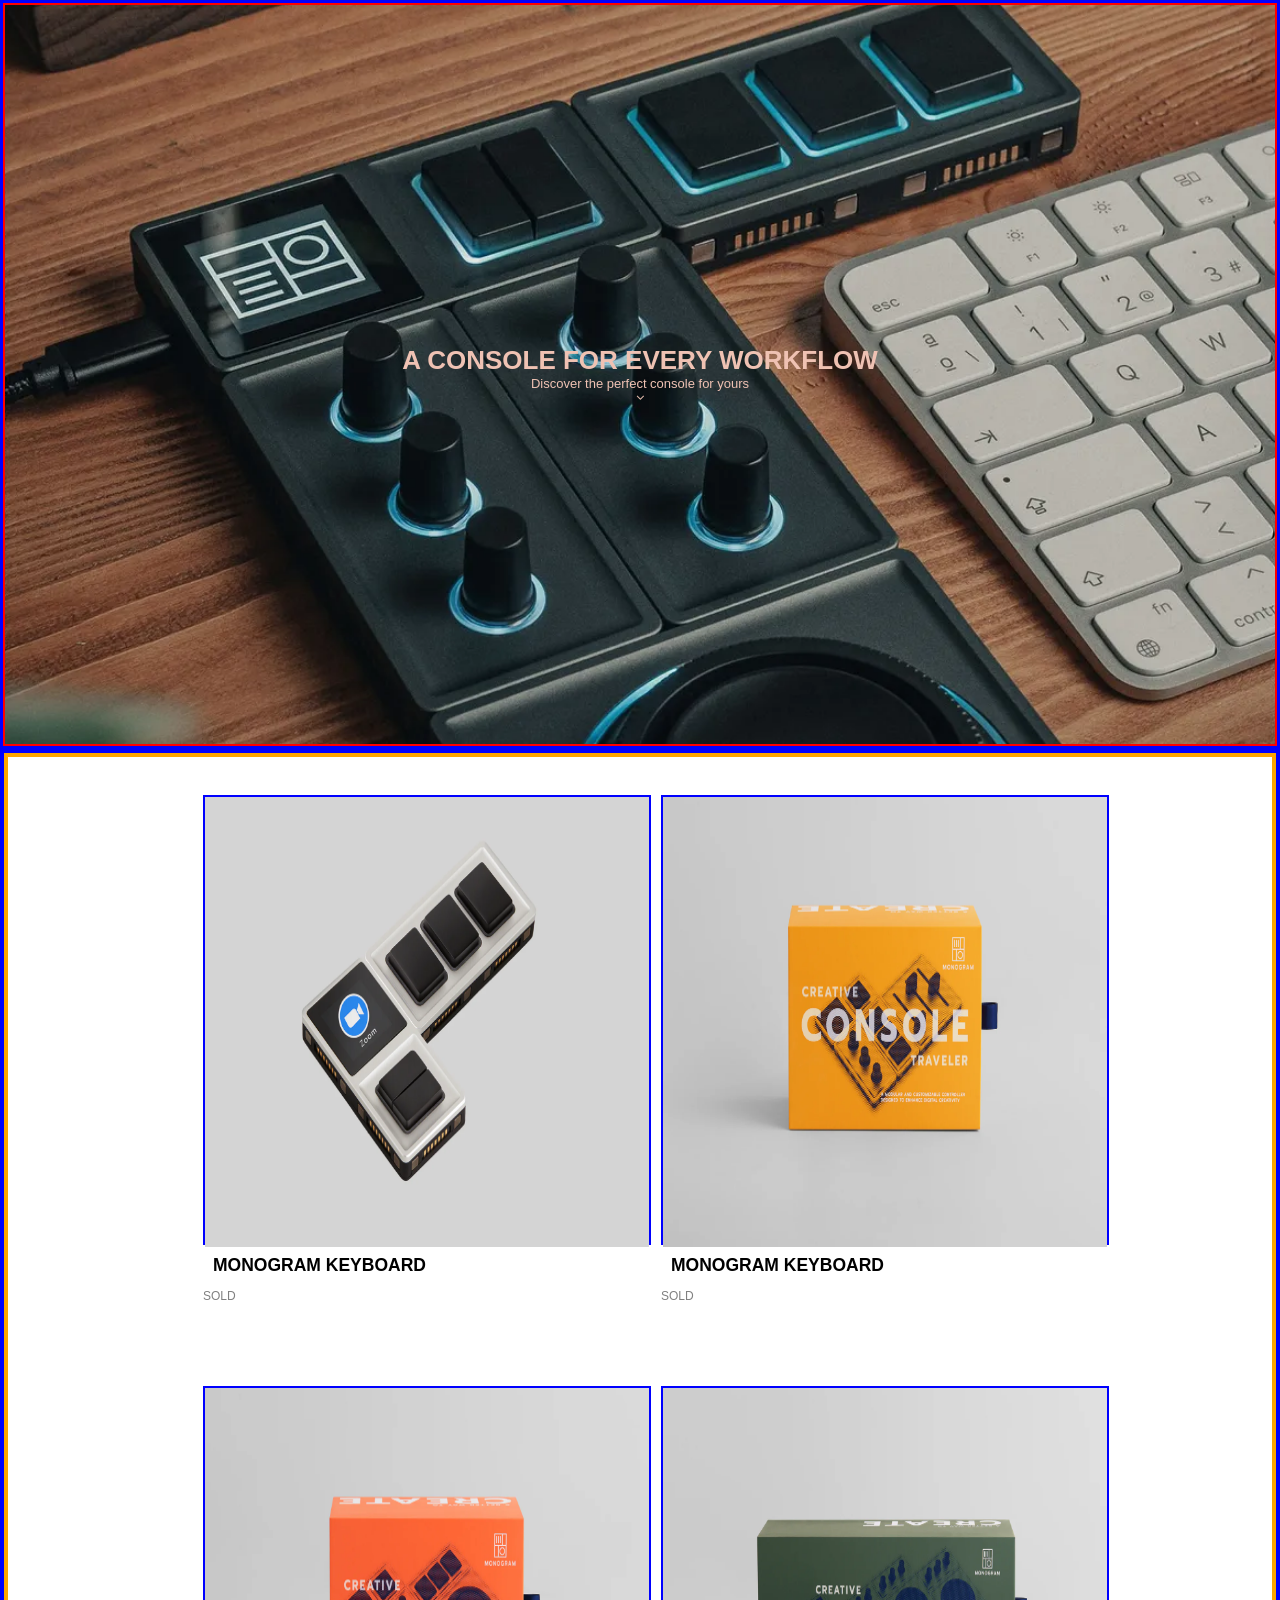
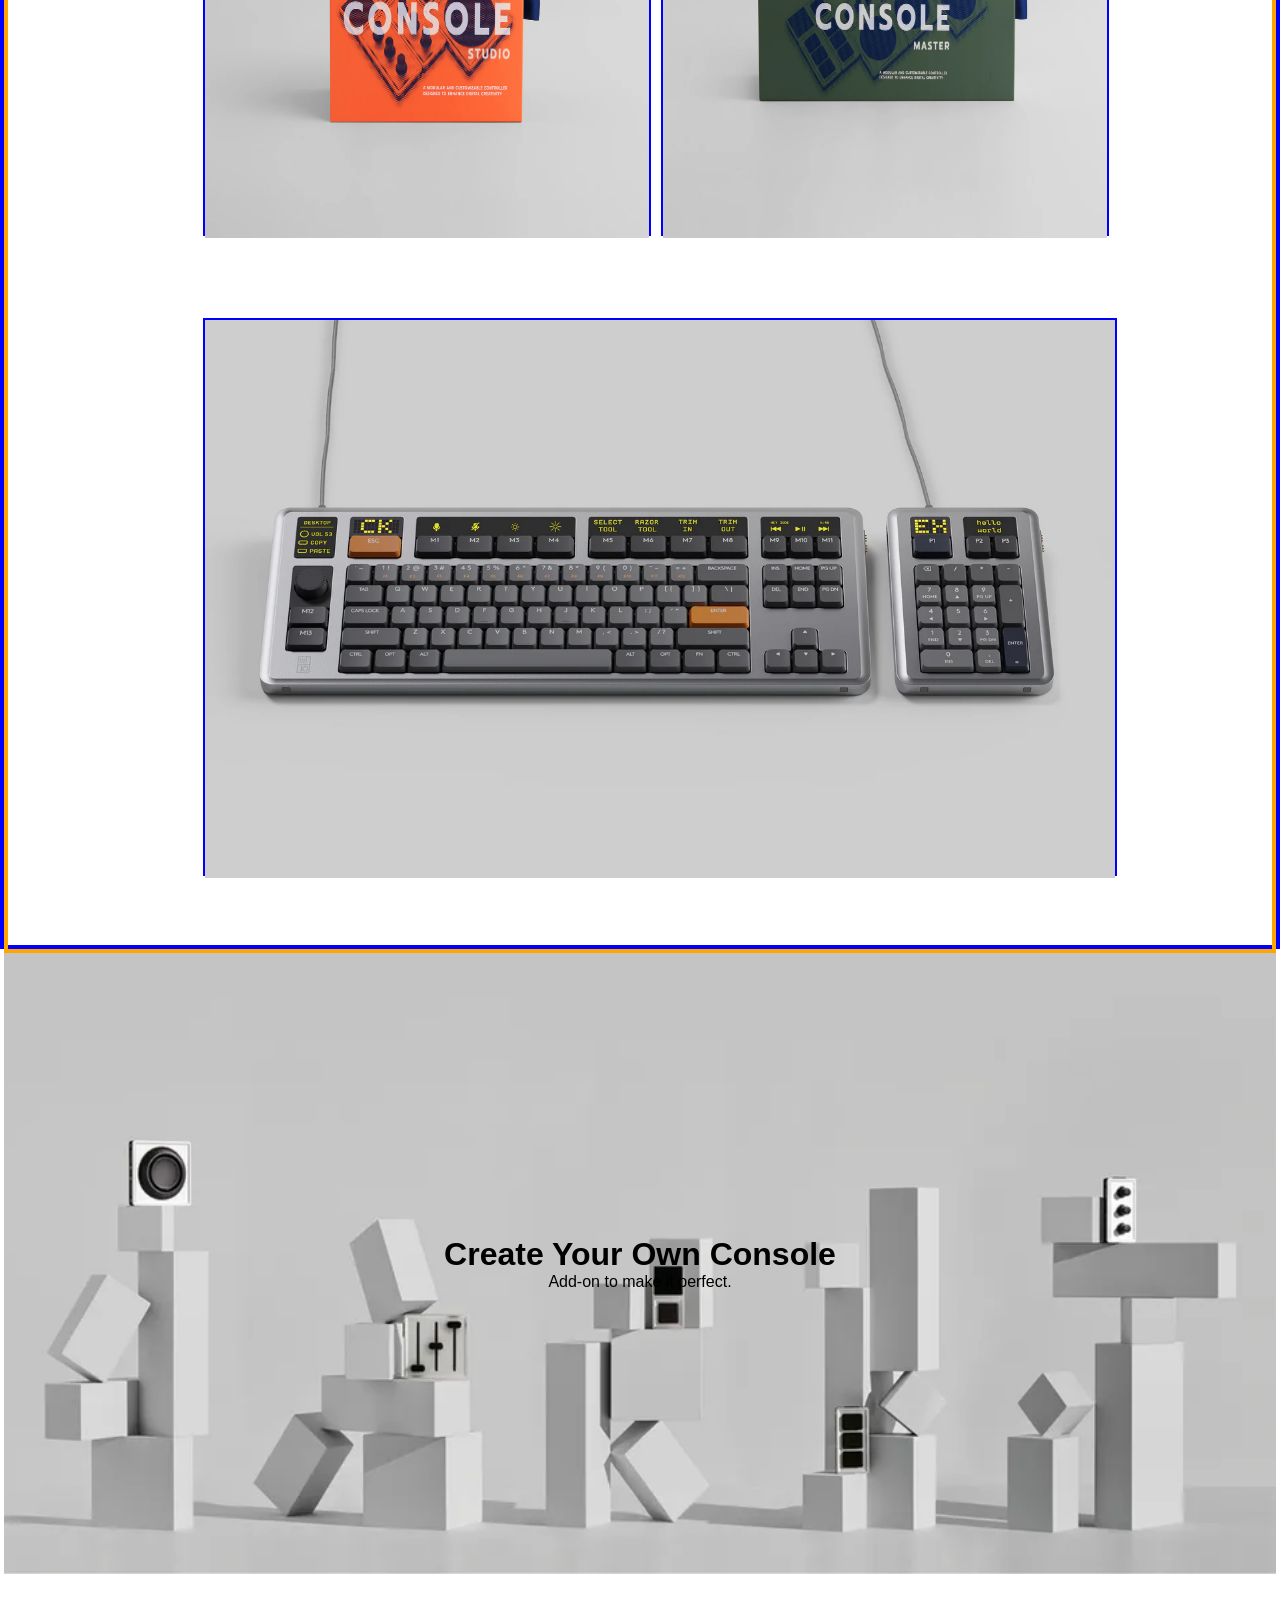
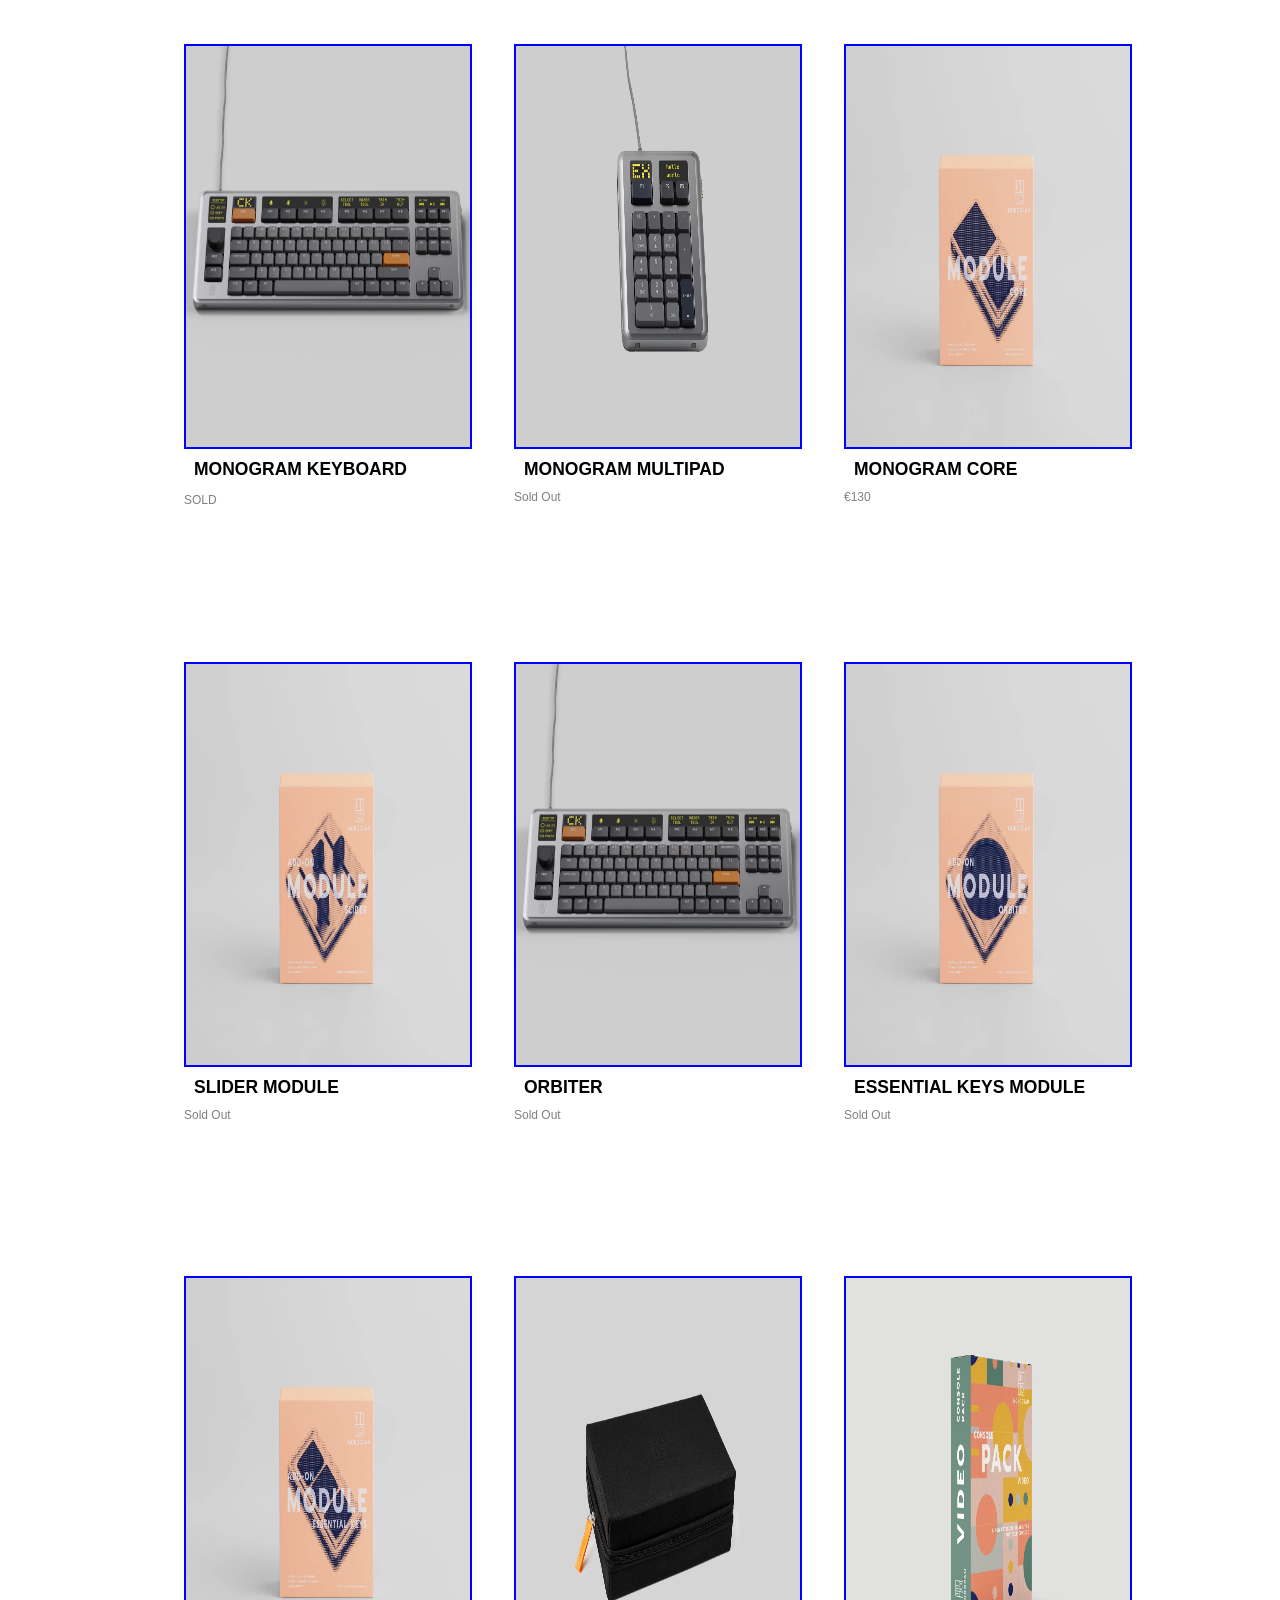
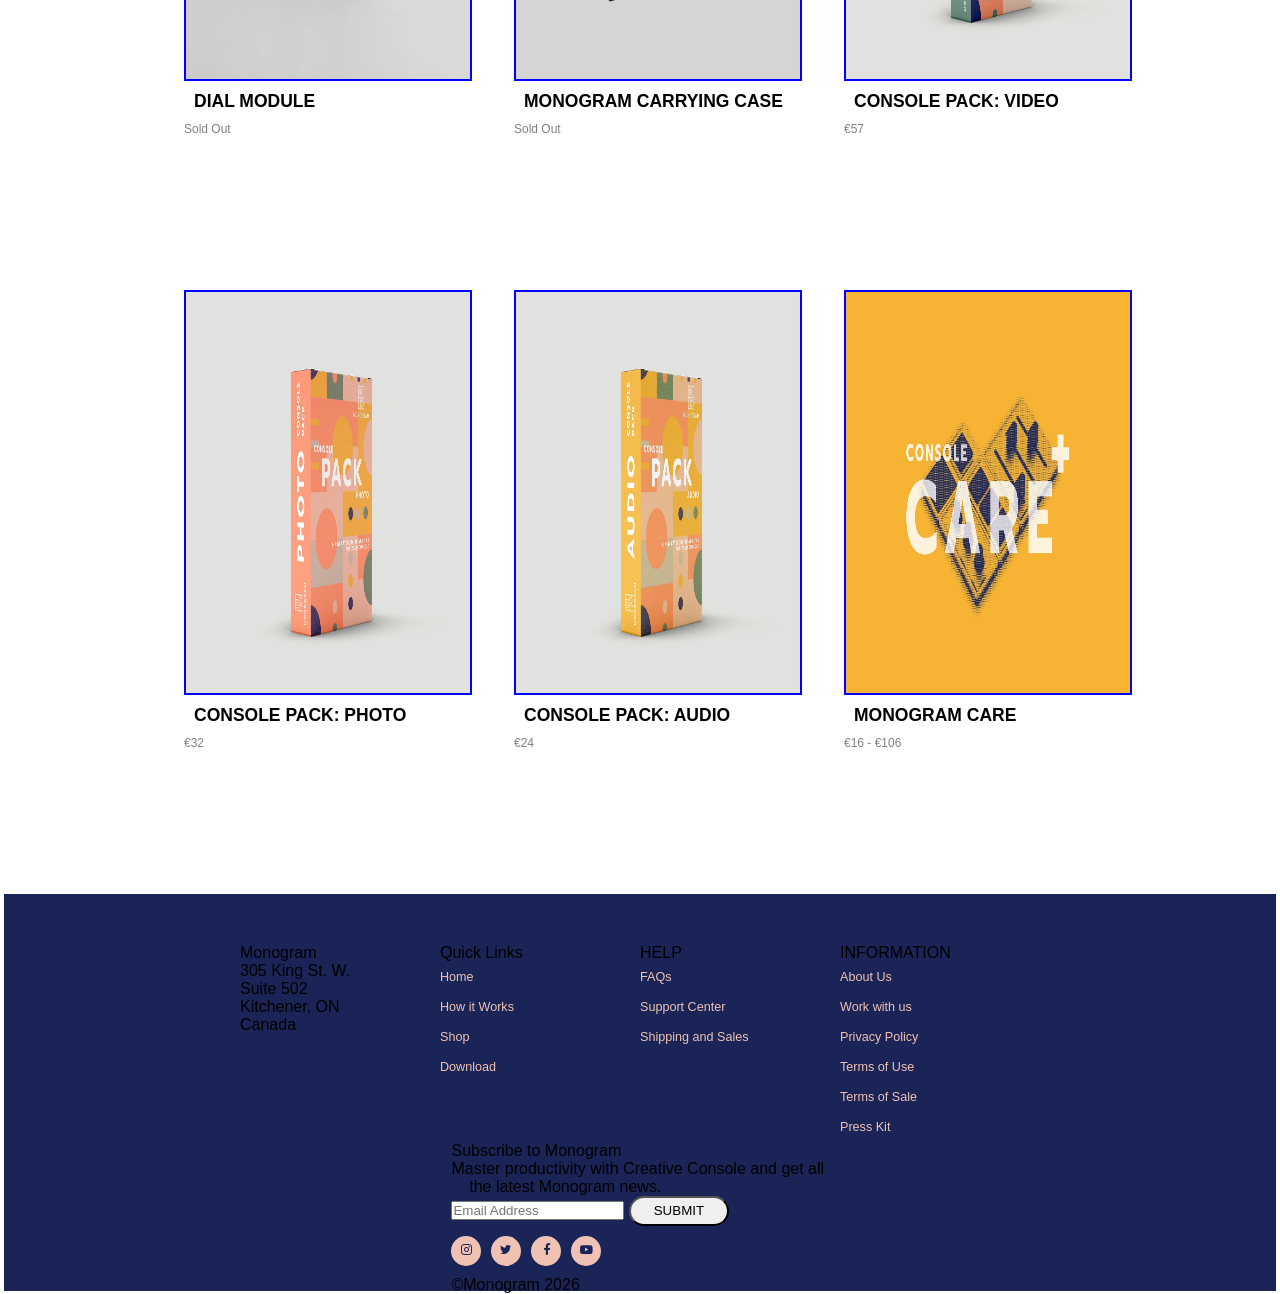
==== index.html @ 4c2b0f7a "Removed my header" ====
<!DOCTYPE html>
<html lang="en">

<head>
  <meta charset="UTF-8">
  <meta name="viewport" content="width=device-width, initial-scale=1.0">
  <title>Shop | Monogram Consoles and Modules | Monogram Creative Console</title>
  <link rel="stylesheet" href="styles.css">
  <link rel="icon" href="images/WhatsApp Image 2026-04-15 at 20.37.01.jpeg">
  <link rel="stylesheet" href="https://cdnjs.cloudflare.com/ajax/libs/font-awesome/4.7.0/css/font-awesome.min.css">
  <link href="https://fonts.googleapis.com/icon?family=Material+Icons" rel="stylesheet">
  <link rel="preconnect" href="https://fonts.googleapis.com">
  <link rel="preconnect" href="https://fonts.gstatic.com" crossorigin>
  <link rel="preconnect" href="https://fonts.googleapis.com">
<link rel="preconnect" href="https://fonts.gstatic.com" crossorigin>
<link href="https://fonts.googleapis.com/css2?family=Inter:ital,opsz,wght@0,14..32,100..900;1,14..32,100..900&family=Italiana&family=Playfair+Display:ital,wght@0,400..900;1,400..900&family=Raleway:ital,wght@0,100..900;1,100..900&family=Roboto:ital,wght@0,100..900;1,100..900&display=swap" rel="stylesheet">
  <link rel="stylesheet" href="https://cdnjs.cloudflare.com/ajax/libs/font-awesome/4.7.0/css/font-awesome.min.css">
</head>

<body>

  <!-- This class is for the banner and header idk how to style the navbar inside the banner -->
  <div class="all">

    
    <banner>

      <div class="console1">
      
          <h1>A CONSOLE FOR EVERY WORKFLOW</h1>
          <p>Discover the perfect console for yours</p>
          <i class="fa fa-angle-down"></i>
        </div>
          
        </div>
      



    </banner>
  </div>


  <!-- This is the main section of the website -->



  <!-- This is for the images, still trying to style it -->
  <div class="images-section1">
    <div class="images">
      <div class="images-and-description">
        <div class="grid">
          <a href="https://monogramcc.com/shop/products/monogram-keyboard/">
            <img src="images/image1.webp" class="main">
            <img src="images/img1hover.webp" class="hovy">
          </a>
          <!-- <span class="pre">PRE-ORDER</span> -->
        </div>
        <h3>MONOGRAM KEYBOARD</h3>
        <span class="price">SOLD</span>
      </div>
      <div class="images-and-description">
        <div class="grid">
          <a href="https://monogramcc.com/shop/products/monogram-keyboard/">
            <img src="images/img2.webp" class="main">
            <img src="images/img2hover.webp" class="hovy">
          </a>
        </div>
        <div class="h3andsold">
          <h3>MONOGRAM KEYBOARD</h3>
          <span class="price">SOLD</span>
        </div>
      </div>
      <div class="grid">
        <a href="https://monogramcc.com/shop/products/mini-console/">
          <img src="images/img3.webp" class="main">
          <img src="images/img3hover.webp" class="hovy">
        </a>
      </div>
      <div class="grid">
        <img src="images/img4.webp" class="main">
        <img src="images/img4hover.webp" class="hovy">
      </div>
      <div class="gr">
        <a href="#">
          <img src="images/img5.webp" class="main">
          <img src="images/img5hover.webp" class="hovy">
        </a>

      </div>
    </div>
    <div>




      <div class="console2">

        <h1>Create Your Own Console</h1>
        <p>Add-on to make it perfect.</p>

      </div>
    </div>

    <div class="images-section2">
      <div class="image">
        <div class="images-and-description">
          <div class="gri">
            <a href="https://monogramcc.com/shop/products/monogram-keyboard/">
              <img src="images/sec2img.webp" class="main">
              <img src="images/se.webp" class="hovy">
            </a>
            <span class="pre">PRE-ORDER</span>
          </div>
          <div class="h3andsold">
            <h3>MONOGRAM KEYBOARD</h3>
            <span class="price">SOLD</span>
          </div>

        </div>
        <div class="images-and-description">
          <div class="gri">
            <a href="https://monogramcc.com/shop/products/monogram-keyboard/">
              <img src="images/sec2img1.webp" class="main">
              <img src="images/sec2img1hover.webp" class="hovy">

            </a>
            <span class="pre">PRE-ORDER</span>
          </div>

          <div class="h3andsold">
            <h3>MONOGRAM MULTIPAD</h3>
            <p class="price">
              Sold Out</p>
           
          </div>
        </div>
        <div class="images-and-description">
          <div class="gri">
            <a href="https://monogramcc.com/shop/products/monogram-keyboard/">
              <img src="images/sect2img3.webp" class="main">
              <img src="images/sect2img3hove.webp" class="hovy">
            </a>
            <span class="pre">PRE-ORDER</span>
          </div>

          <div class="h3andsold">
            <h3>MONOGRAM CORE</h3>
            <p class="price">
              &euro;130</p>
            
          </div>
        </div>
        <div class="images-and-description">
          <div class="gri">
            <a href="https://monogramcc.com/shop/products/monogram-keyboard/">
              <img src="images/sect2img4.webp" class="main">
              <img src="images/sect2img4hov.webp" class="hovy">
            </a>
            <span class="pre">PRE-ORDER</span>
          </div>

          <div class="h3andsold">
            <h3>SLIDER MODULE</h3>
            <p class="price">Sold Out</p>
            
          </div>
        </div>
        <div class="images-and-description">
          <div class="gri">
            <a href="https://monogramcc.com/shop/products/monogram-keyboard/">
              <img src="images/sec2img.webp" class="main">
              <img src="images/se.webp" class="hovy">
            </a>
            <span class="pre">PRE-ORDER</span>
          </div>

          <div class="h3andsold">
            <h3>ORBITER</h3>
            <p class="price">Sold Out</p>
           
          </div>
        </div>
        <div class="images-and-description">
          <div class="gri">
            <a href="https://monogramcc.com/shop/products/monogram-keyboard/">
              <img src="images/f1.webp" class="main">
              <img src="images/f1ho.webp" class="hovy">
            </a>
            <span class="pre">PRE-ORDER</span>
          </div>

          <div class="h3andsold">
          <h3>ESSENTIAL KEYS MODULE</h3>
          <p class="price">Sold Out</p>
          
        </div>
        </div>

        <div class="images-and-description">
          <div class="gri">
            <a href="https://monogramcc.com/shop/products/monogram-keyboard/">
              <img src="images/f2.webp" class="main">
              <img src="images/f2h.webp" class="hovy">
            </a>
            <span class="pre">PRE-ORDER</span>
          </div>
           <div class="h3andsold">
          <h3>DIAL MODULE</h3>
          <p class="price">Sold Out</p>
         
        </div>
        </div>
        <div class="images-and-description">
          <div class="gri">
            <a href="https://monogramcc.com/shop/products/monogram-keyboard/">
              <img src="images/f4.webp" class="main">
              <img src="images/se.webp" class="hovy">
            </a>
            <span class="pre">PRE-ORDER</span>
          </div>
           <div class="h3andsold">
          <h3>MONOGRAM CARRYING CASE</h3>
          <p class="price">Sold Out</p>
         
        </div>
        </div>
        <div class="images-and-description">
          <div class="gri">
            <a href="https://monogramcc.com/shop/products/monogram-keyboard/">
              <img src="images/f5.webp">

            </a>

            <span class="pre">PRE-ORDER</span>
          </div>
          <div class="h3andsold">
          <h3>CONSOLE PACK: VIDEO</h3>
          <p class="price">&euro;57</p>
          
        </div></div>
        <div class="images-and-description">
          <div class="gri">
            <a href="https://monogramcc.com/shop/products/monogram-keyboard/">
              <img src="images/f6.webp">

            </a>
            <span class="pre">PRE-ORDER</span>

          </div>
          <div class="h3andsold">
            <h3>CONSOLE PACK: PHOTO</h3>
            <p class="price">&euro;32</p>
           
          </div>
        </div>
        <div class="images-and-description">
          <div class="gri">
            <a href="https://monogramcc.com/shop/products/monogram-keyboard/">
              <img src="images/f7.webp">
            </a>
            <span class="pre">PRE-ORDER</span>

          </div>
          <div class="h3andsold">
            <h3>CONSOLE PACK: AUDIO</h3>
            <p class="price">&euro;24</p>
          
          </div>
        </div>
        <div class="images-and-description">
          <div class="gri">
            <a href="https://monogramcc.com/shop/products/monogram-keyboard/">
              <img src="images/f8.webp" class="main">
              <img src="images/f8h.webp" class="hovy">
            </a>
            <span class="pre">PRE-ORDER</span>
          </div>
          <div class="h3andsold">
            <h3>MONOGRAM CARE</h3>
            <p class="price">&euro;16 - &euro;106</p>
           
          </div>
        </div>


      </div>





      <!-- This is the footer section -->
      <footer class="foot">

        <div class="mono">

          <p class="titles">Monogram</p>
          <pre>305 King St. W.
Suite 502
Kitchener, ON
Canada</pre>
        </div>
        <div class="quicklinks">
          <p class="titles">Quick Links</p>
          <ul>
            <li><a href="Home">Home</a></li>
            <li><a href="How it Works">How it Works</a></li>
            <li><a href="Shop">Shop</a></li>
            <li><a href="Download">Download</a></li>
          </ul>
        </div>
        <div class="help">
          <p class="titles">HELP</p>
          <li><a href="FAQs">FAQs</a></li>
          <li><a href="Support Center">Support Center</a></li>
          <li><a href="Shipping and Sales">Shipping and Sales</a></li>
        </div>
        <div class="info">
          <p class="titles">INFORMATION</p>
          <li><a href="About Us">About Us</a></li>
          <li><a href="Work with us">Work with us</a></li>
          <li><a href="Privacy Policy">Privacy Policy</a></li>
          <li><a href="Terms of Use">Terms of Use</a></li>
          <li><a href="Terms of Sale">Terms of Sale</a></li>
          <li><a href="Press Kit">Press Kit</a></li>
        </div>


        <div class="contact">
          <p class="titles">Subscribe to Monogram</p>
          <pre>Master productivity with Creative Console and get all 
    the latest Monogram news.</pre>
          <form>
            <input type="text" placeholder="Email Address">
            <button class="submit">SUBMIT</button>
          </form>
          <div class="icon-space">
            <li class="icon"><a href="#" class="fa fa-instagram"></a></li>
            <li class="icon"><a href="#" class="fa fa-twitter"></a></li>
            <li class="icon"><a href="#" class="fa fa-facebook"></a></li>
            <li class="icon"><a href="#" class="fa fa-youtube-play"></a></li>

            </li>
          </div>

          <p>&copy;Monogram 2026</p>
        </div>
      </footer>
</body>

</html>
---- styles.css ----
*{
    margin: 0;
    padding:0;
    box-sizing: border-box;
    font-family: prompt, sans-serif;
    
}
.container{
  padding-right: 46%;
  color: #EFC2B3;
}
nav{
  display: flex;
  gap: 20px;
}
nav a{
  color: #EFC2B3;
  text-decoration: none;
}

/* Still trying to style the nav and banner */
header{
    margin:14px ;
    border:2px solid green;
    height: 50px; 
    background-color: #1a2456;
    display: flex;
    justify-content: end;
    align-items:center;
    gap:20px;
    position: fixed;
    width: 97vw;
    z-index: 1000;

}
.all{
  border:3px solid blue;
  height:142.5;
  background-image: url(images/shop_cta_xl_896f6b8270\ \(3\).webp);
  background-position: center;
  background-repeat: no-repeat;
  background-size: cover;
  font-size:small;
   list-style: none;
   color: #EFC2B3;

}

.console1{
   border:2px solid green;
   height: 92.5vh;
    border: 2px solid red;
    height: 82.5vh;
    color:#efc2b3;
    display:flex;
    justify-content: center;
    align-items: center;
    flex-direction: column;
    
    
}

.images-section1{
  border:4px solid blue;
  height: 200vh;
}

.images{
    display: grid;
   grid-template-columns: 35vw 35vw;
    gap:10px;
    padding-left: 195px;


    padding-top: 38px;
    /* padding: 0px 10px 10px 10px; */
    border: 4px solid orange;
    height: 200vh;
    /* overflow: hidden; */
    
}


.grid{
  border: 2px solid blue;
  width: 100%;
  height: 50vh;

}

.grid img{
  width: 100%;
  height: 50vh;
}

.gr{
  width: 204%;
  height: 62vh;
  border: 2px solid blue;
}

.gr img{
  width: 100%;
  height: 62vh;
  object-fit: cover;
}






.console2{
  /* border:9px solid black; */
  height: 69vh;
  display: flex;
  justify-content: center;
  align-items: center;
  flex-direction: column;
  background-image: url(images/banner2);
  background-position:center;
  background-repeat: no-repeat;
  background-size: cover;
 
}

.image{
  /* border: 9px solid orange; */
  height:280vh;
  display: grid;
  gap:10px;
  grid-template-columns: 25vw 25vw 25vw;
  padding-left: 180px;
  padding-right: 200px;
  padding-top: 70px;
}


.gri{
  
  border: 2px solid blue;
  width: 90%;
  height: 45vh;
  position: relative;  
  overflow: hidden;    
}


.gri img{
  width: 100%;
  height: 45vh;
  position: absolute;
  top: 0;
  left: 0;
  transition: opacity 0.3s ease;
}


.main{
  opacity: 1;
}


.hovy{
  opacity: 0;
}


.gri:hover .main{
  opacity: 0;
}

.gri:hover .hovy{
  opacity: 1;
}

h3{
  font-size: 17.5px;
  padding: 10px;
}

.price{
  font-size: 12px;
  color: gray;
}
.banner{
    border: 2px solid red;
    height: 82.5vh;
    width:100vw;
}

/* This is the footer section */


footer {
  height: 44.2vh;
  background-color: #1a2456;
  display: flex;
    flex-wrap: wrap;
    justify-content: center;

  padding: 50px;
}

.mono, .quicklinks, .help, .info, .contact {
  gap: 10px;
  min-width: 200px;
 
}

h6 {
  color: #efc2b3;
}


footer li {
  list-style: none;
  font-size: 12.6px;
  line-height: 30px;
}

footer a {
  text-decoration: none;
  color: #efc2b3;
}

.icon-space {
  display: flex;
  gap: 10px;
  padding: 10px 0;
}

.icon {
  background-color: #efc2b3;
  width: 30px;
  height: 30px;
  border-radius: 50%;
  display: flex;
  align-items: center;
  justify-content: center;
}

.icon a {
  color: #1a2456;
}

.submit {
  border-radius: 15px;
  width: 100px;
  height: 30px;
}

@media(max-width:1200px){
 .image{
  grid-template-columns: 80vw ;
  height: 550%;
  gap:30px;
  padding-left: 100px;
  padding-right: 200px;
  padding-bottom: 20px;
  
}

.gri{
  border: 2px solid blue;
  width: 90%;
  height: 45vh;
}
}
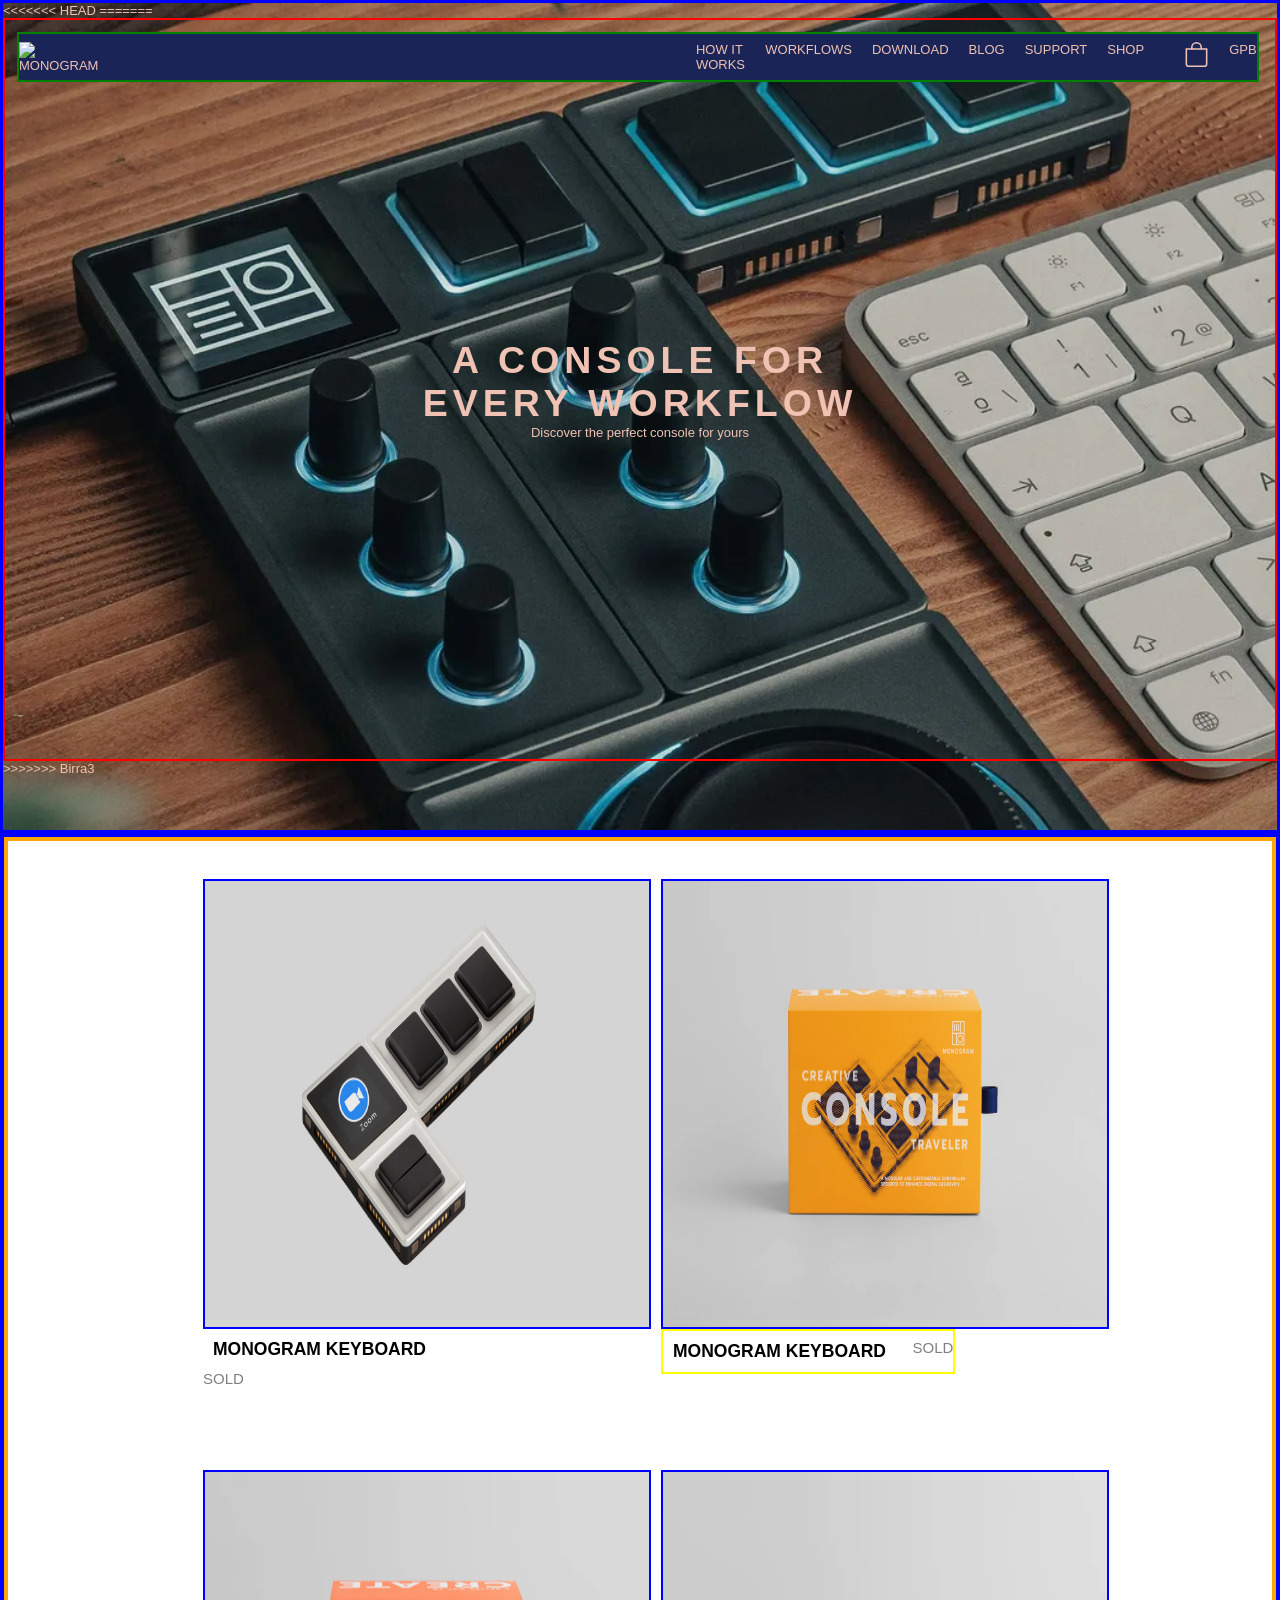
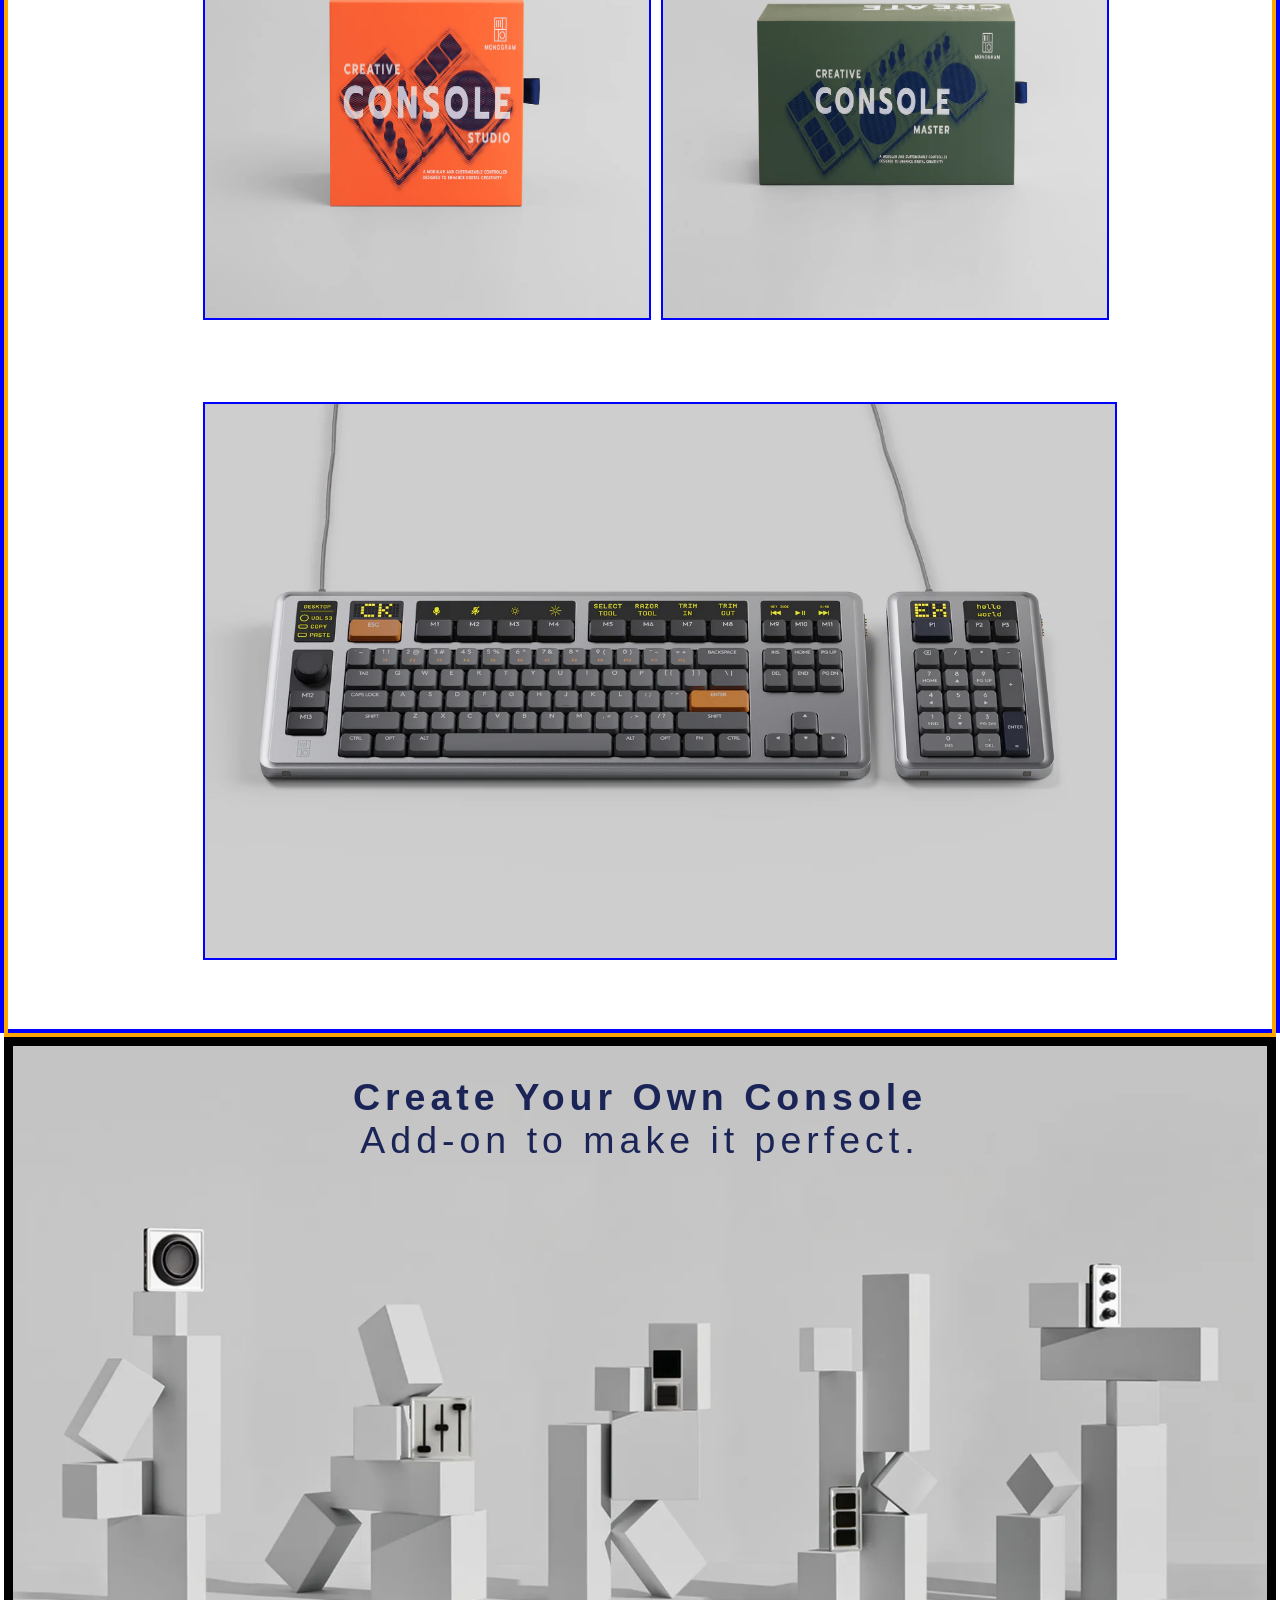
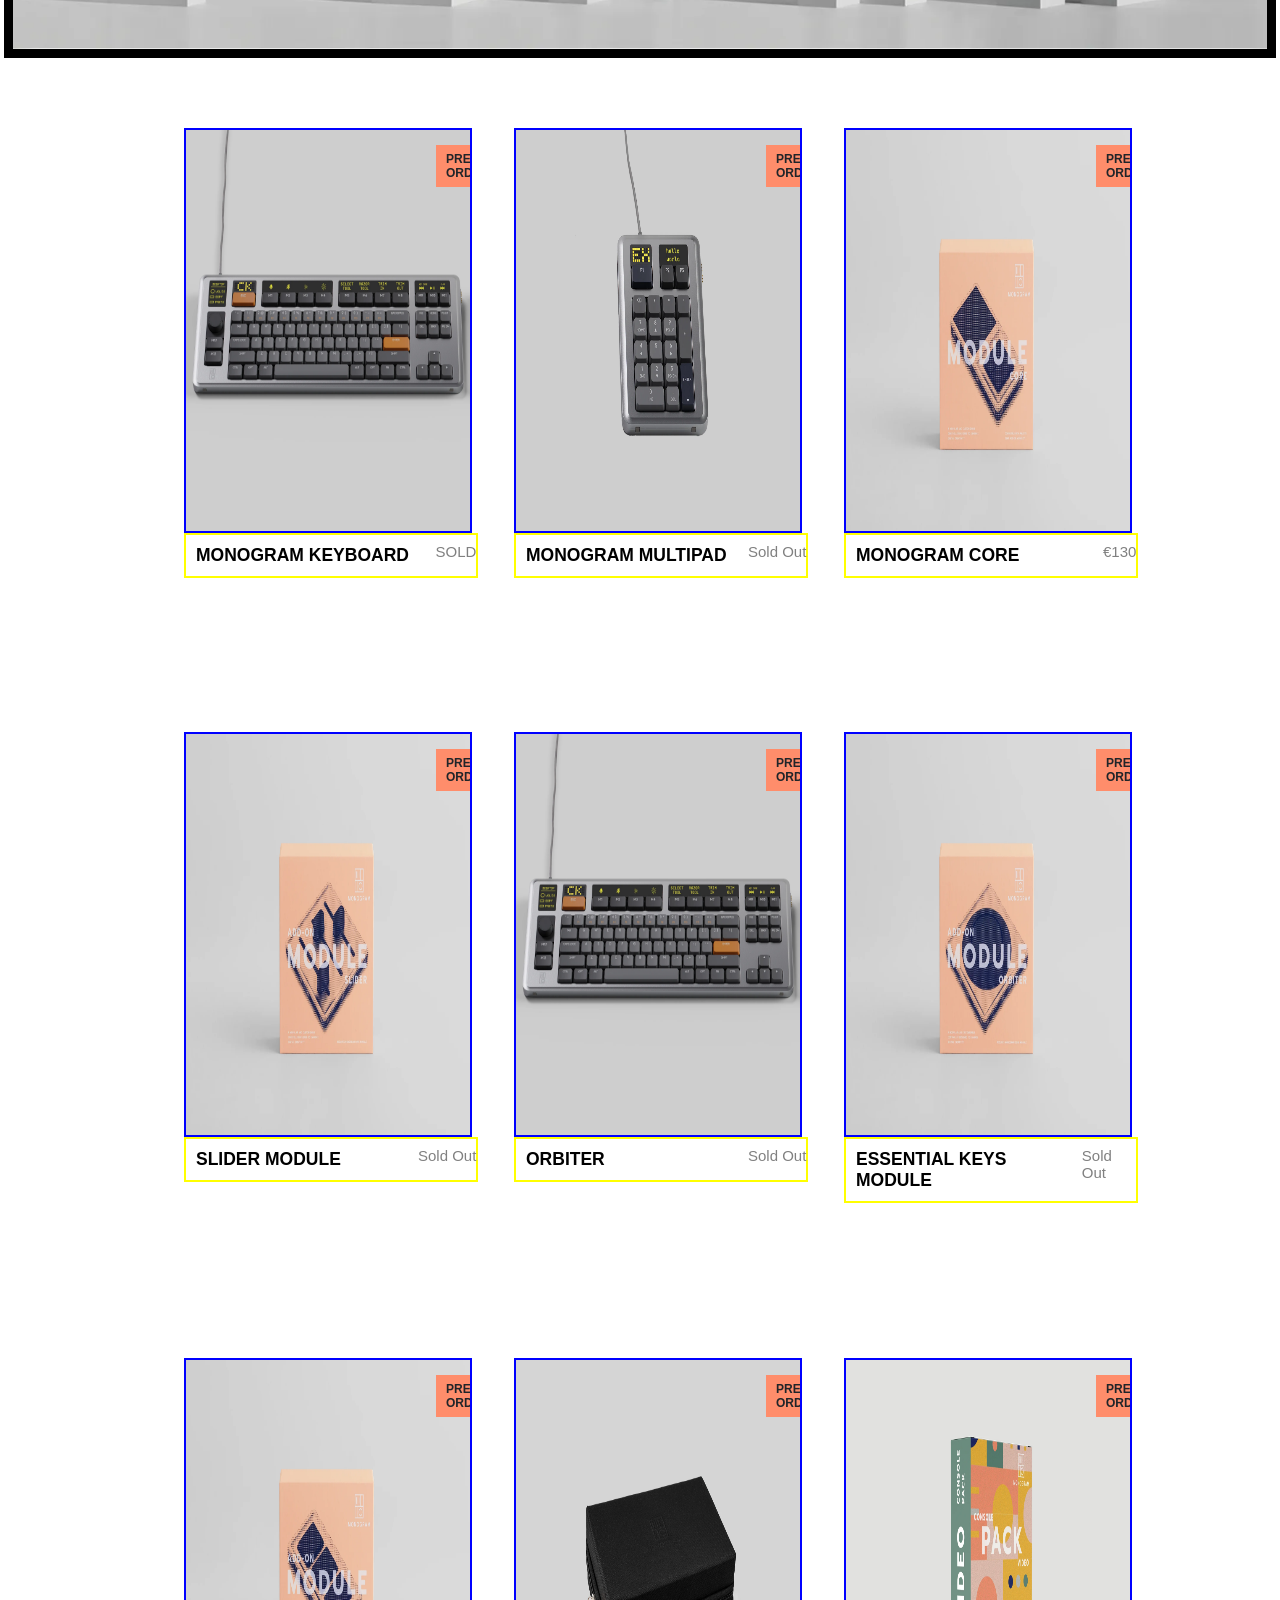
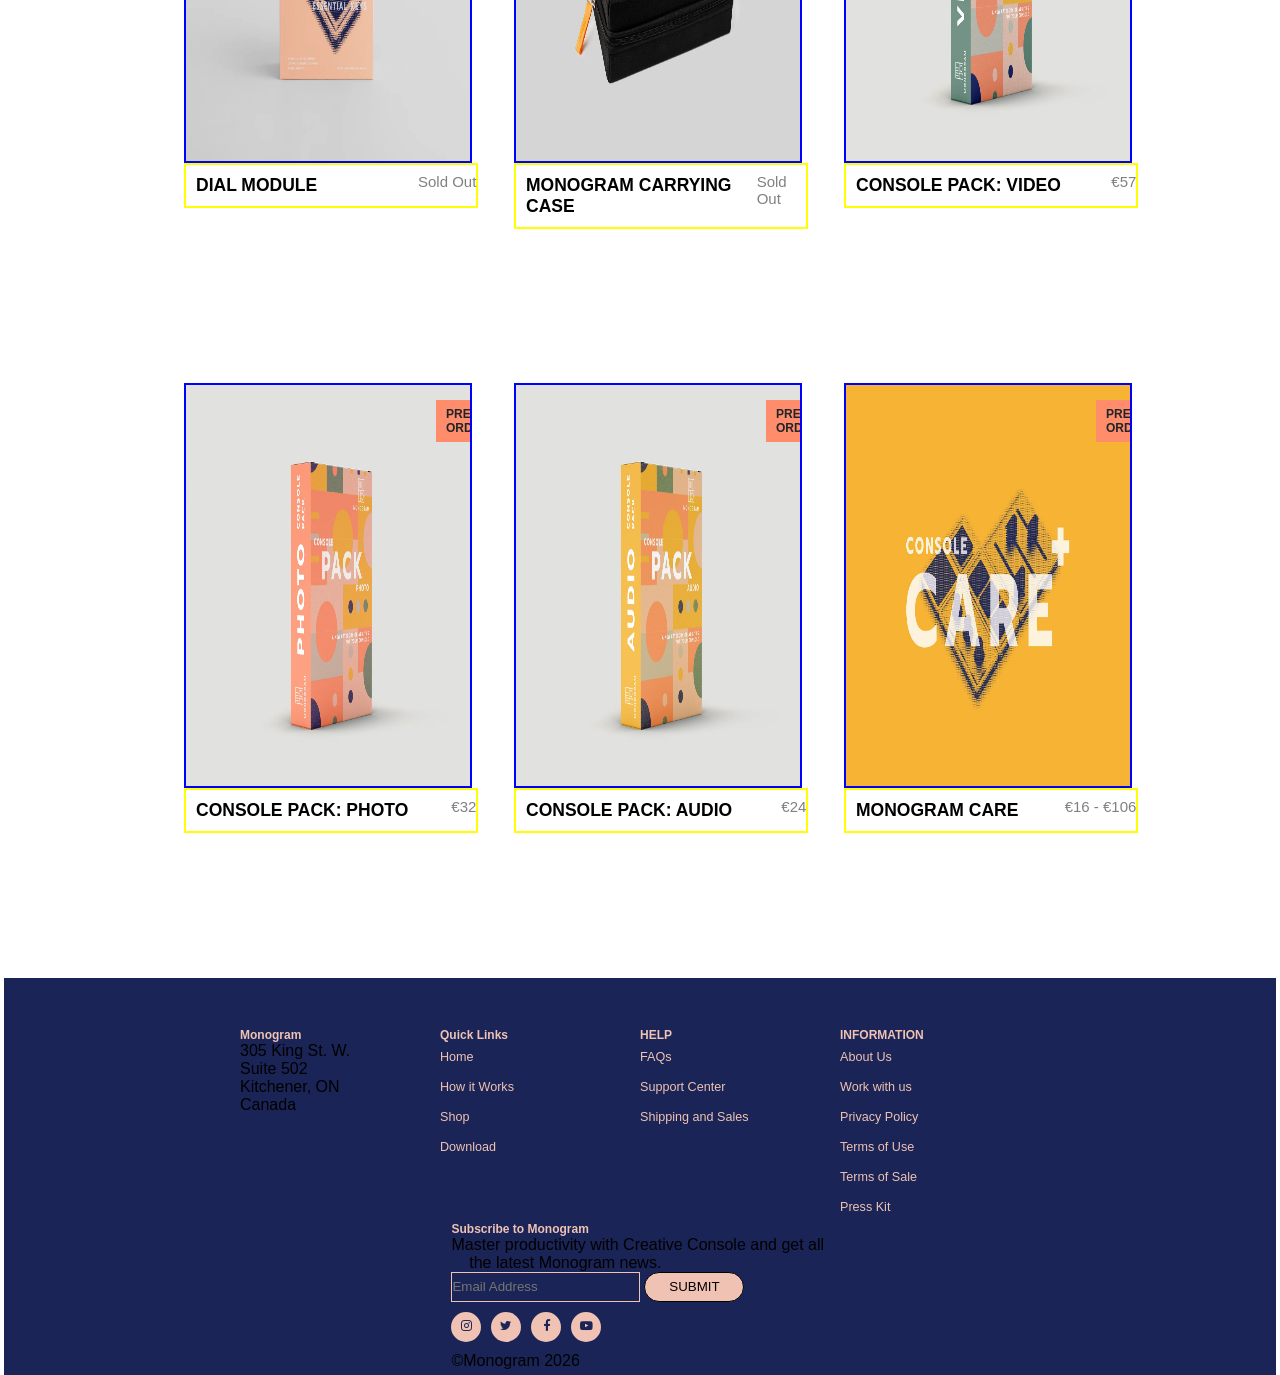
==== commit fcb12dee: "resolved conflicts and merged Carmeline + Birra3 into testing-2" ====
--- a/index.html
+++ b/index.html
@@ -20,24 +20,52 @@
 <body>
 
   <!-- This class is for the banner and header idk how to style the navbar inside the banner -->
+  
   <div class="all">
+<<<<<<< HEAD
 
     
-    <banner>
-
-      <div class="console1">
-      
-          <h1>A CONSOLE FOR EVERY WORKFLOW</h1>
-          <p>Discover the perfect console for yours</p>
-          <i class="fa fa-angle-down"></i>
-        </div>
-          
-        </div>
-      
+    
 
 
 
     </banner>
+=======
+  <header>
+<div class="container">
+  <img src="Logo" alt="MONOGRAM">
+</div>
+<div class="nav">
+<nav>
+
+  
+
+  </a>
+   <li><a href="howworkflows">HOW IT WORKS</a></li> 
+      <li><a href="workflowss">WORKFLOWS</a></li>
+     <li><a href="download">DOWNLOAD</a></li>
+      <li><a href="blog.html">BLOG</a></li>
+      <li><a href="support.html">SUPPORT</a></li>
+      <li><a href="shop.html">SHOP</a></li>
+      <a href="/cart">
+        <a href="/cart">
+          <svg height="25" width="25" fill="currentColor" class="bi bi-bag" viewBox="0 0 16 16"><path d="M8 1a2.5 2.5 0 0 1 2.5 2.5V4h-5v-.5A2.5 2.5 0 0 1 8 1zm3.5 3v-.5a3.5 3.5 0 1 0-7 0V4H1v10a2 2 0 0 0 2 2h10a2 2 0 0 0 2-2V4h-3.5zM2 5h12v9a1 1 0 0 1-1 1H3a1 1 0 0 1-1-1V5z"></path></svg>
+        </a>
+      <li><a href="gpb.html">GPB</a></li>
+    </nav> 
+    </ul>
+</nav>
+</div>
+  </header>
+  <banner>
+
+    <div class="console1">
+      <h1>A CONSOLE FOR </h1>
+      <h1>EVERY WORKFLOW</h1>
+        <p>Discover the perfect console for yours</p>
+    </div>
+  </banner>
+>>>>>>> Birra3
   </div>
 
 
--- a/styles.css
+++ b/styles.css
@@ -35,7 +35,7 @@
 }
 .all{
   border:3px solid blue;
-  height:142.5;
+ height: 92.5vh;
   background-image: url(images/shop_cta_xl_896f6b8270\ \(3\).webp);
   background-position: center;
   background-repeat: no-repeat;
@@ -45,7 +45,6 @@
    color: #EFC2B3;
 
 }
-
 .console1{
    border:2px solid green;
    height: 92.5vh;
@@ -70,10 +69,8 @@
    grid-template-columns: 35vw 35vw;
     gap:10px;
     padding-left: 195px;
-
-
     padding-top: 38px;
-    /* padding: 0px 10px 10px 10px; */
+    object-fit: cover;
     border: 4px solid orange;
     height: 200vh;
     /* overflow: hidden; */
@@ -88,9 +85,38 @@
 
 }
 
-.grid img{
+/* .grid img{
   width: 100%;
   height: 50vh;
+} */
+.grid {
+  position: relative;
+  overflow: hidden;
+}
+
+.grid img {
+  width: 100%;
+  height: 50vh;
+  position: absolute;
+  top: 0;
+  left: 0;
+  transition: opacity 0.3s ease;
+}
+
+.grid .main {
+  opacity: 1;
+}
+
+.grid .hovy {
+  opacity: 0;
+}
+
+.grid:hover .main {
+  opacity: 0;
+}
+
+.grid:hover .hovy {
+  opacity: 1;
 }
 
 .gr{
@@ -105,23 +131,60 @@
   object-fit: cover;
 }
 
+.gr {
+  position: relative;
+  overflow: hidden;
+}
+
+.gr img {
+  width: 100%;
+  height: 62vh;
+  position: absolute;
+  top: 0;
+  left: 0;
+  transition: opacity 0.3s ease;
+}
+
+.gr .main {
+  opacity: 1;
+}
+
+.gr .hovy {
+  opacity: 0;
+}
+
+.gr:hover .main {
+  opacity: 0;
+}
+
+.gr:hover .hovy {
+  opacity: 1;
+}
+
 
 
 
 
 
 .console2{
-  /* border:9px solid black; */
+  border:9px solid black;
   height: 69vh;
   display: flex;
-  justify-content: center;
+  justify-content: start;
   align-items: center;
   flex-direction: column;
-  background-image: url(images/banner2);
+ background-image: url(images/shop-banner-module.webp);
   background-position:center;
   background-repeat: no-repeat;
   background-size: cover;
+  color:#1a2456;
+  padding-top: 30px;
  
+}
+
+.console2, h1{
+  font-size: 37.5px;
+  letter-spacing: 5px;
 }
 
 .image{
@@ -133,6 +196,8 @@
   padding-left: 180px;
   padding-right: 200px;
   padding-top: 70px;
+  object-fit: cover;
+  overflow: hidden;
 }
 
 
@@ -172,6 +237,9 @@
 
 .gri:hover .hovy{
   opacity: 1;
+ 
+  transform: scale(1.1);
+
 }
 
 h3{
@@ -180,13 +248,26 @@
 }
 
 .price{
-  font-size: 12px;
+  font-size: 15px;
   color: gray;
-}
-.banner{
+  padding-top: 8px;
+
+}
+
+
+/* .banner{
     border: 2px solid red;
     height: 82.5vh;
     width:100vw;
+    
+} */
+
+.h3andsold{
+  width: 23vw;
+  border:2px solid yellow;
+  display: flex;
+  flex-direction: row;
+  justify-content: space-between;
 }
 
 /* This is the footer section */
@@ -201,6 +282,29 @@
 
   padding: 50px;
 }
+
+.card {
+  position: relative;
+}
+
+.card img {
+  width: 100%;
+  display: block;
+}
+
+.pre {
+  position: absolute;
+  top: 15px;
+  left: 250px;
+  background: #ff8d6b;
+  color: white;
+  padding: 7px 10px;
+  color: #212529;
+  font-size: 12px;
+  font-weight: bold;
+}
+
+
 
 .mono, .quicklinks, .help, .info, .contact {
   gap: 10px;
@@ -208,8 +312,11 @@
  
 }
 
-h6 {
+.titles {
   color: #efc2b3;
+  font-size: 12px;
+  font-weight: bold;
+ 
 }
 
 
@@ -248,9 +355,46 @@
   border-radius: 15px;
   width: 100px;
   height: 30px;
+  border: 1px solid black;
+  background-color: #efc2b3;
+}
+
+input{
+  background-color: transparent;
+  border: 1px solid #efc2b3;
+  height: 30px;
+  width:50%;
 }
 
 @media(max-width:1200px){
+.images{
+  height: 400%;
+    display: grid;
+   grid-template-columns: 80vw;
+     gap:30px;
+  padding-left: 100px;
+  padding-right: 200px;
+  padding-bottom: 20px;
+}
+
+.grid{
+  border: 2px solid blue;
+  width: 90%;
+  height: 45vh;
+}
+
+.gr{
+  width: 90%;
+  height: 62vh;
+  border: 2px solid blue;
+}
+
+.gr img{
+  width: 100%;
+  height: 50vh;
+  object-fit: cover;
+}
+
  .image{
   grid-template-columns: 80vw ;
   height: 550%;
@@ -266,4 +410,22 @@
   width: 90%;
   height: 45vh;
 }
+
+.pre {
+  position: absolute;
+  top: 7px;
+  left: 450px;
+  background: #ff8d6b;
+  color: white;
+  padding: 7px 10px;
+  color: #212529;
+  font-size: 12px;
+  font-weight: bold;
+}
+footer{
+  height: 60vh;
+  
+}
+
+
 }
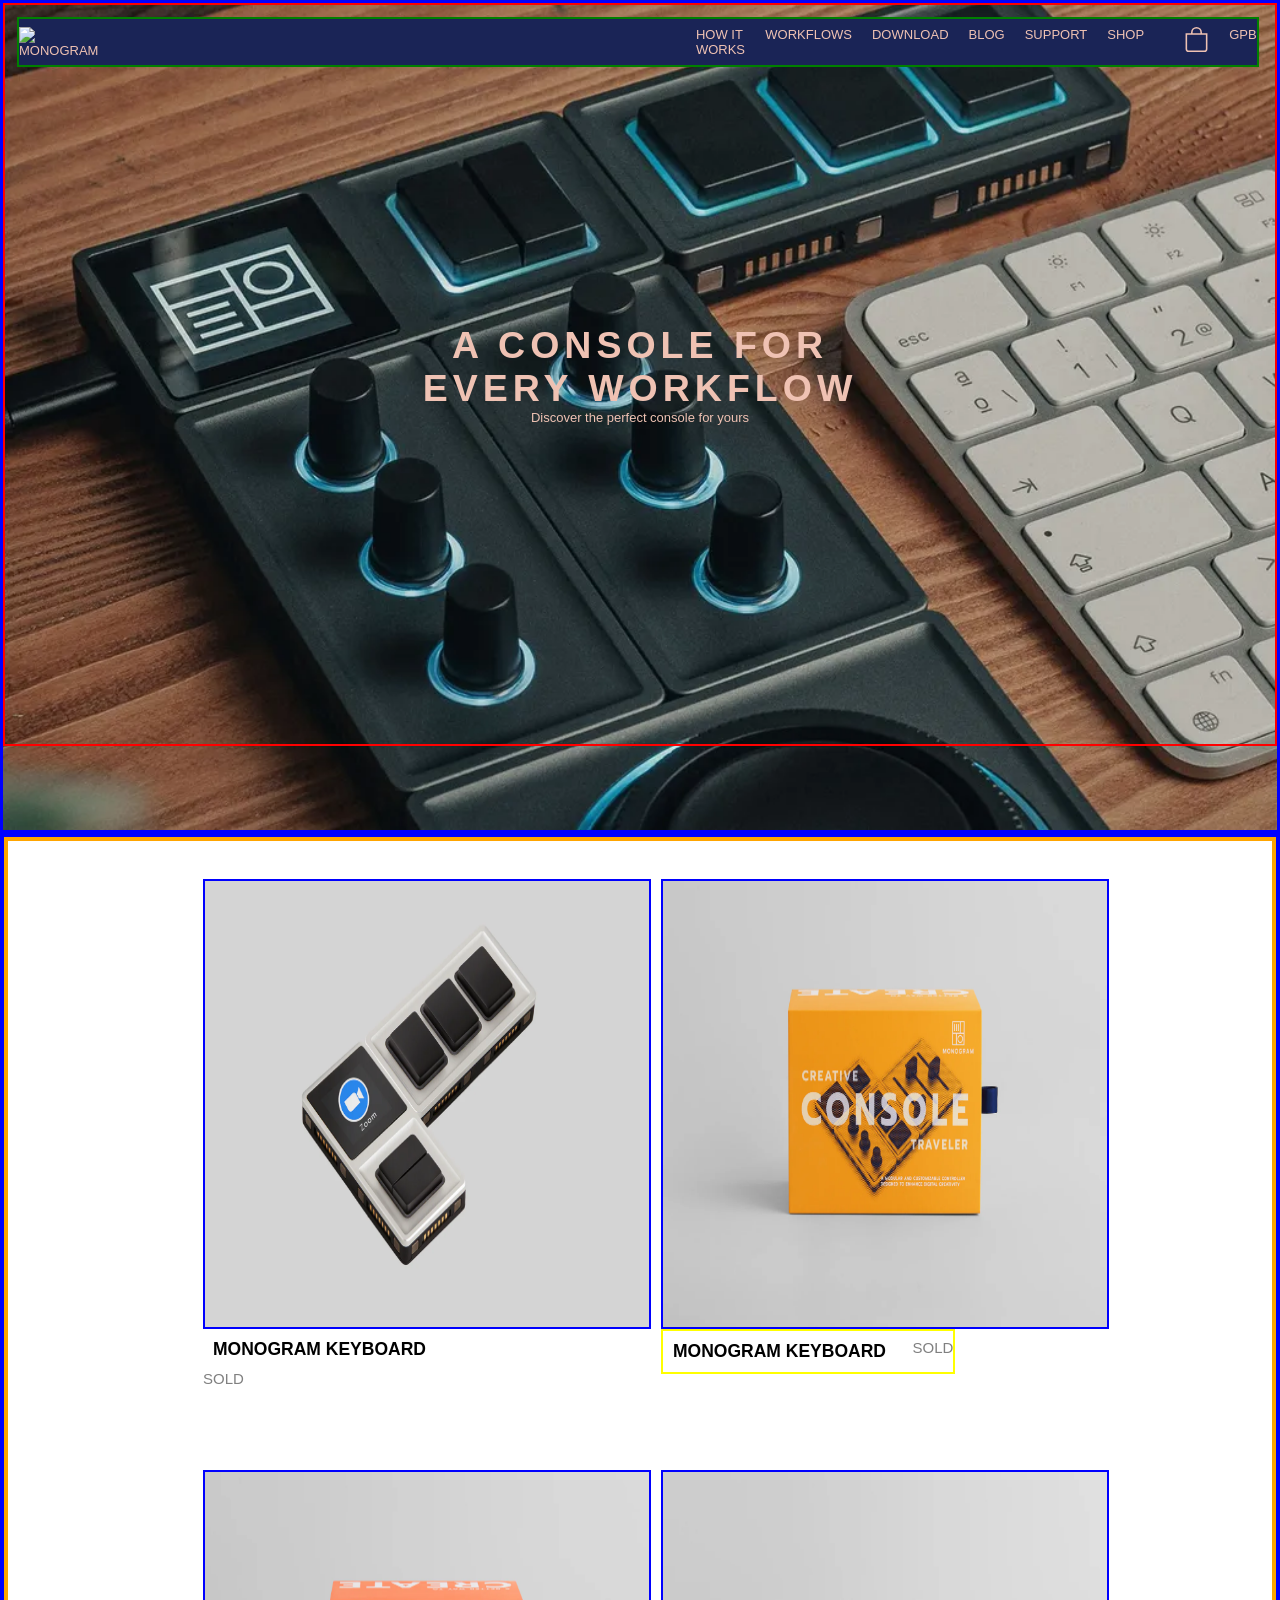
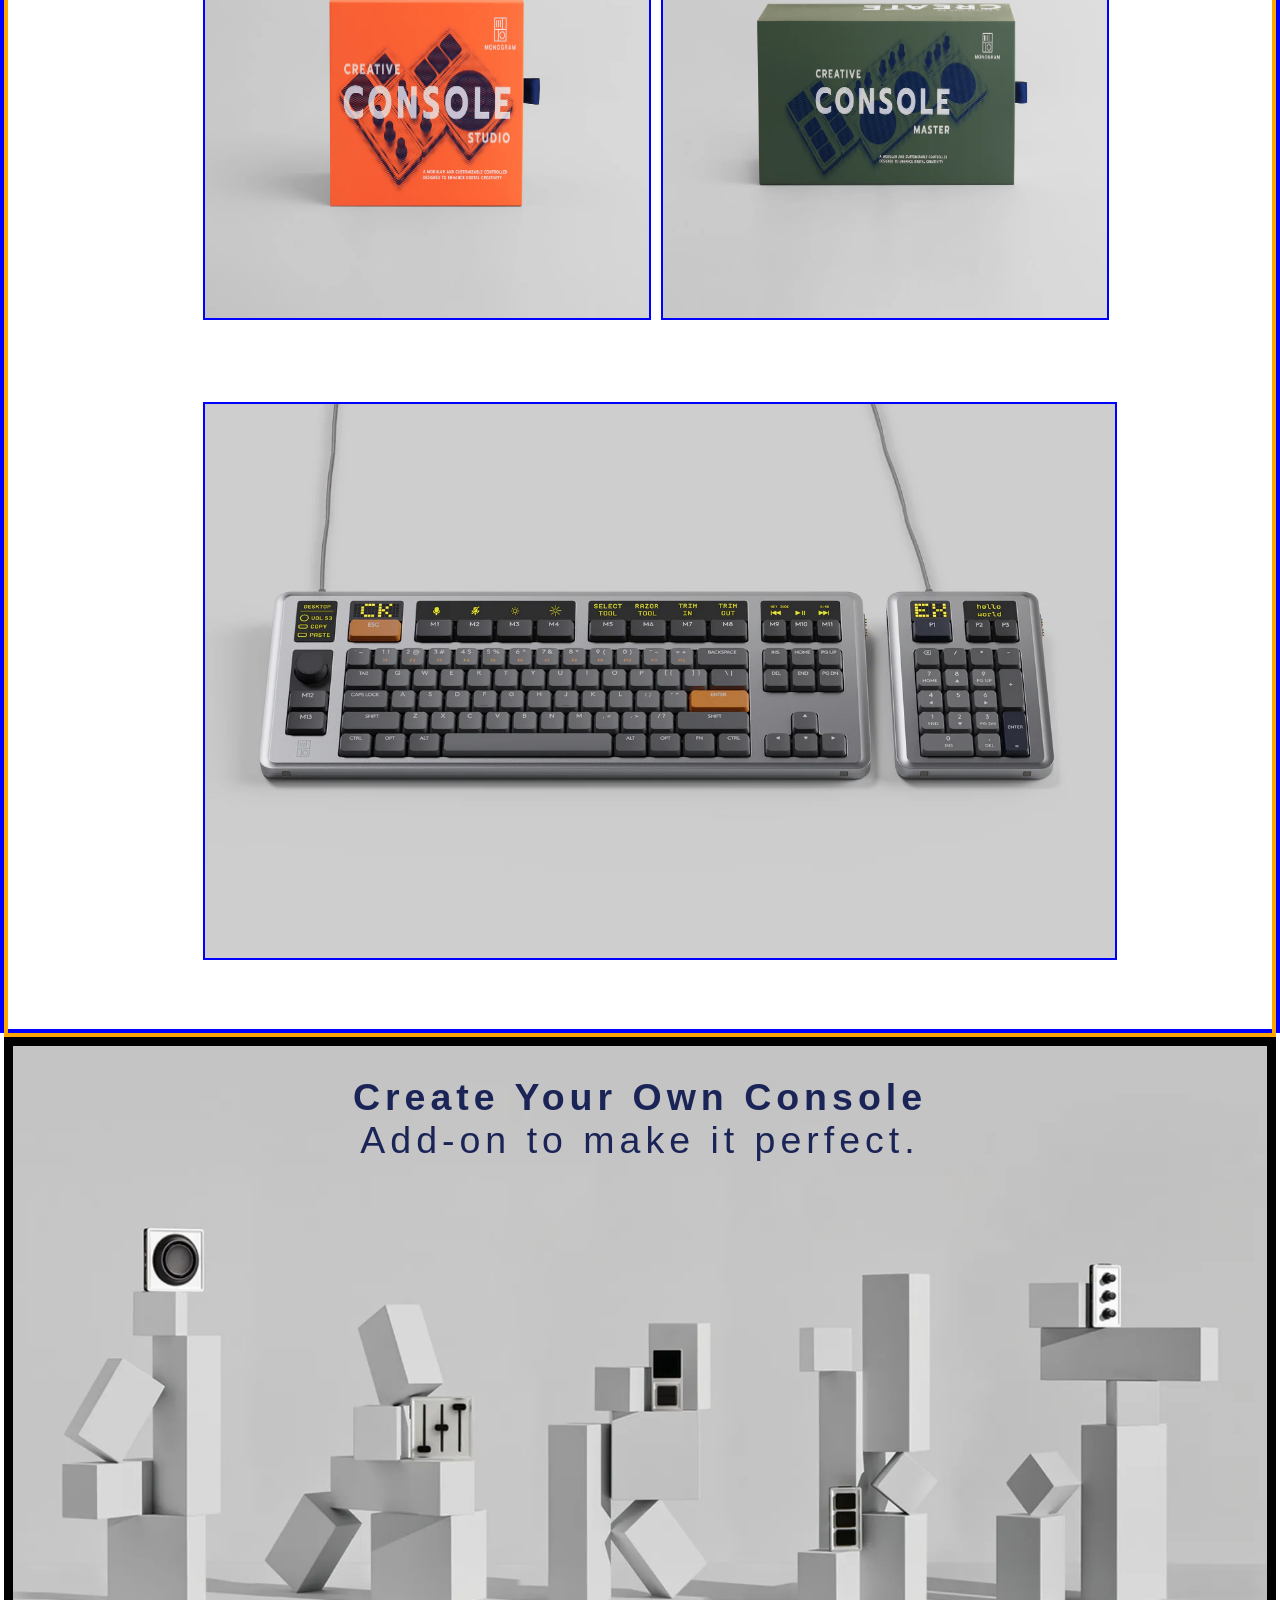
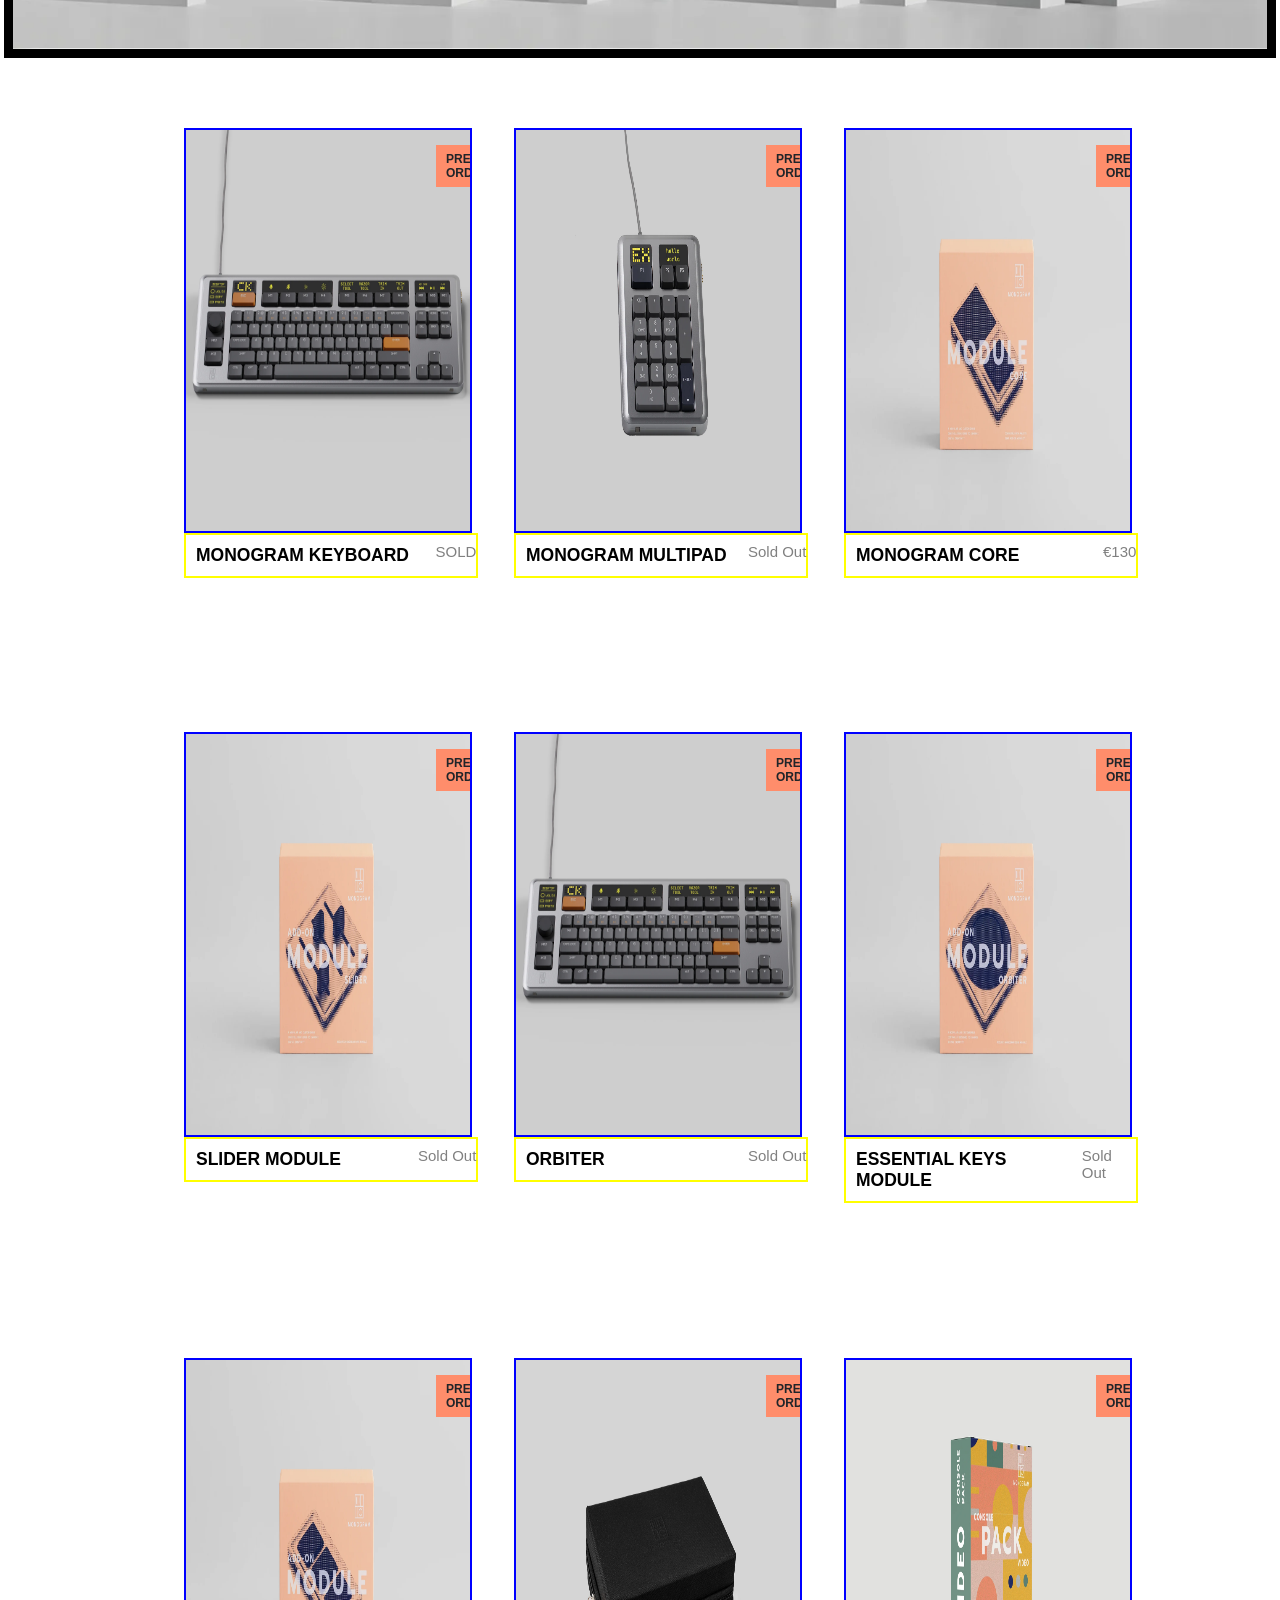
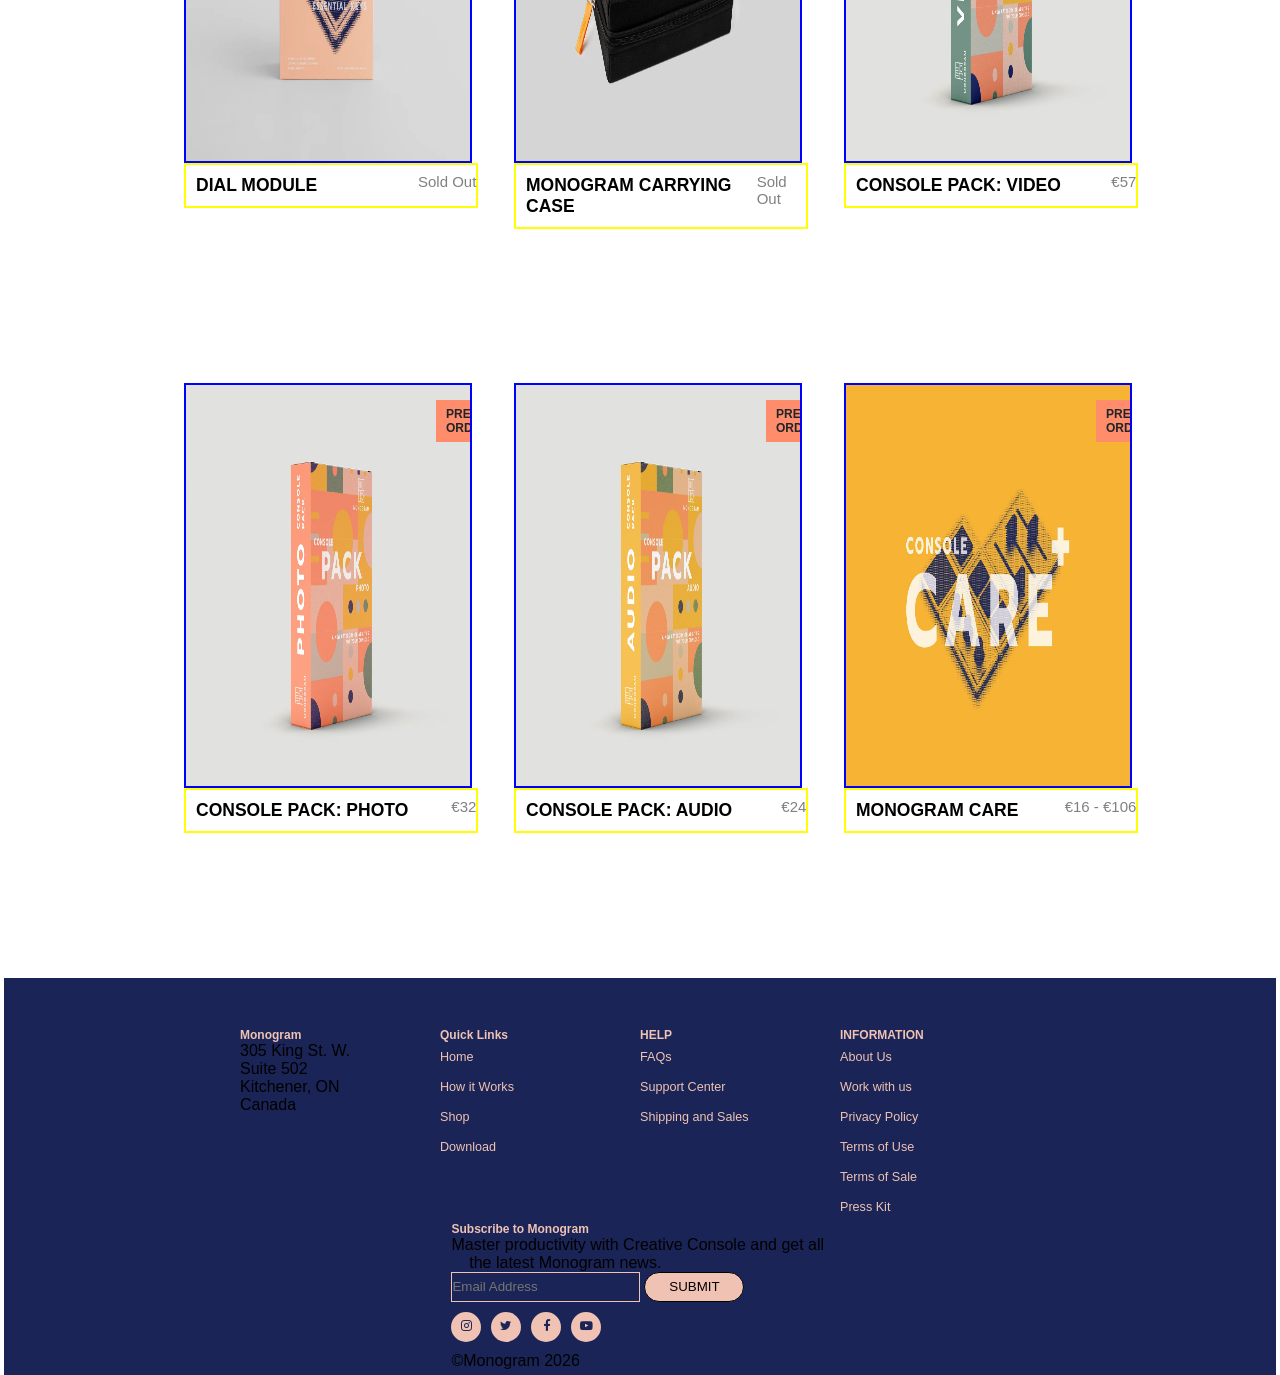
==== commit 25f82439: "resolved conflicts and merged Carmeline + Birra3 into testing-2" ====
--- a/index.html
+++ b/index.html
@@ -22,7 +22,7 @@
   <!-- This class is for the banner and header idk how to style the navbar inside the banner -->
   
   <div class="all">
-<<<<<<< HEAD
+
 
     
     
@@ -30,7 +30,7 @@
 
 
     </banner>
-=======
+
   <header>
 <div class="container">
   <img src="Logo" alt="MONOGRAM">
@@ -65,7 +65,7 @@
         <p>Discover the perfect console for yours</p>
     </div>
   </banner>
->>>>>>> Birra3
+
   </div>
 
 
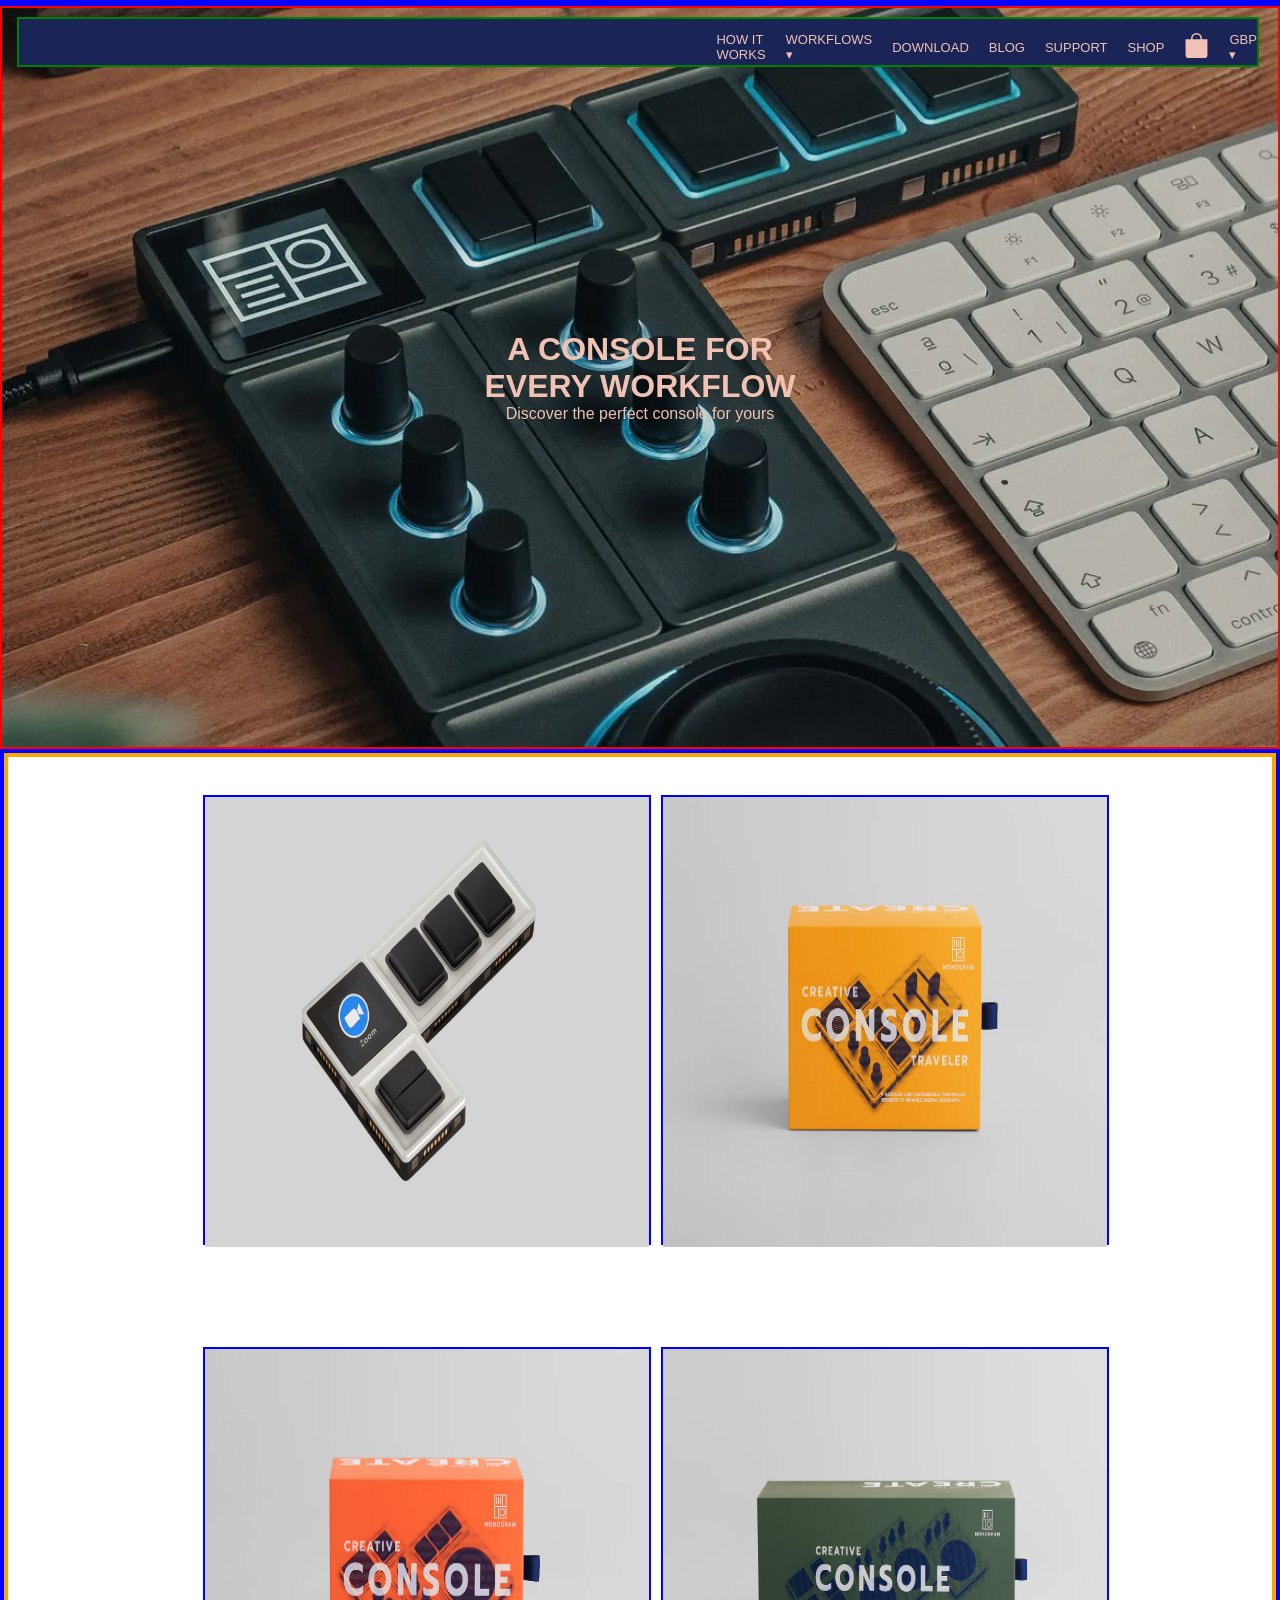
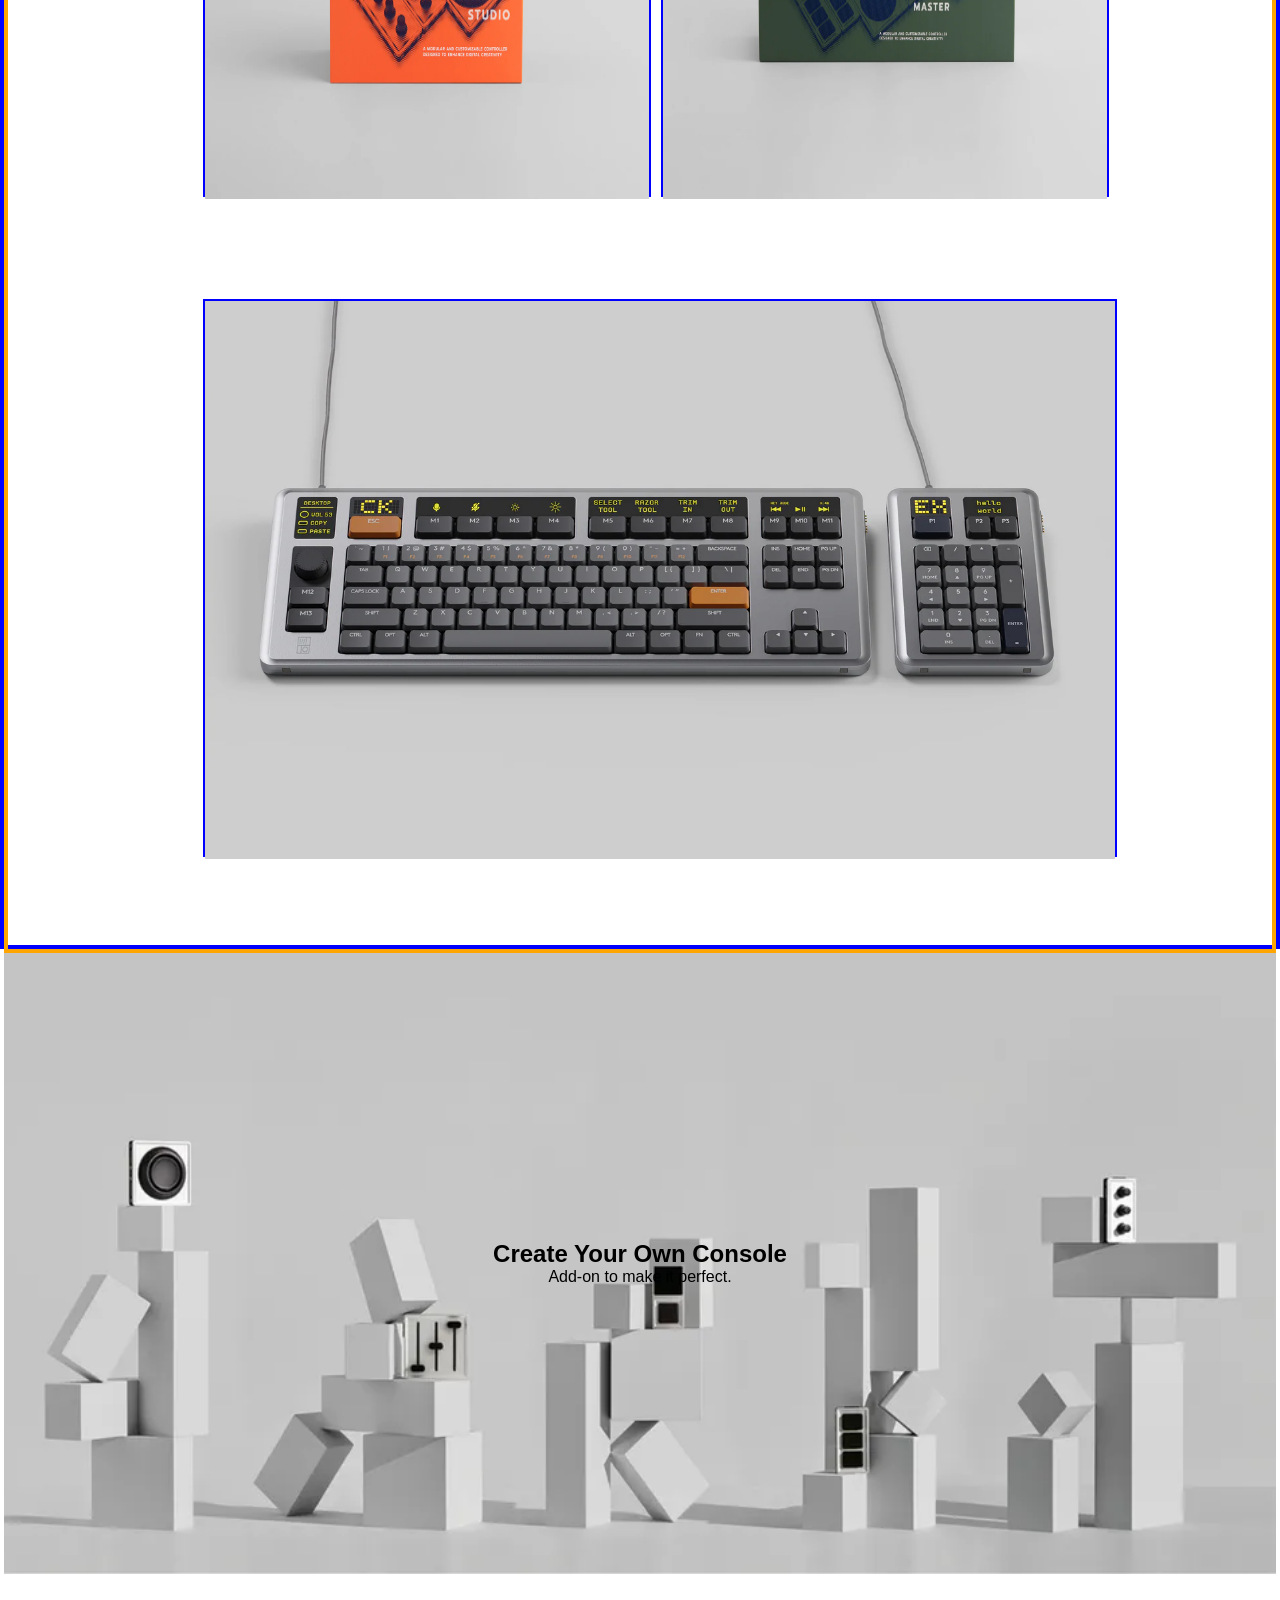
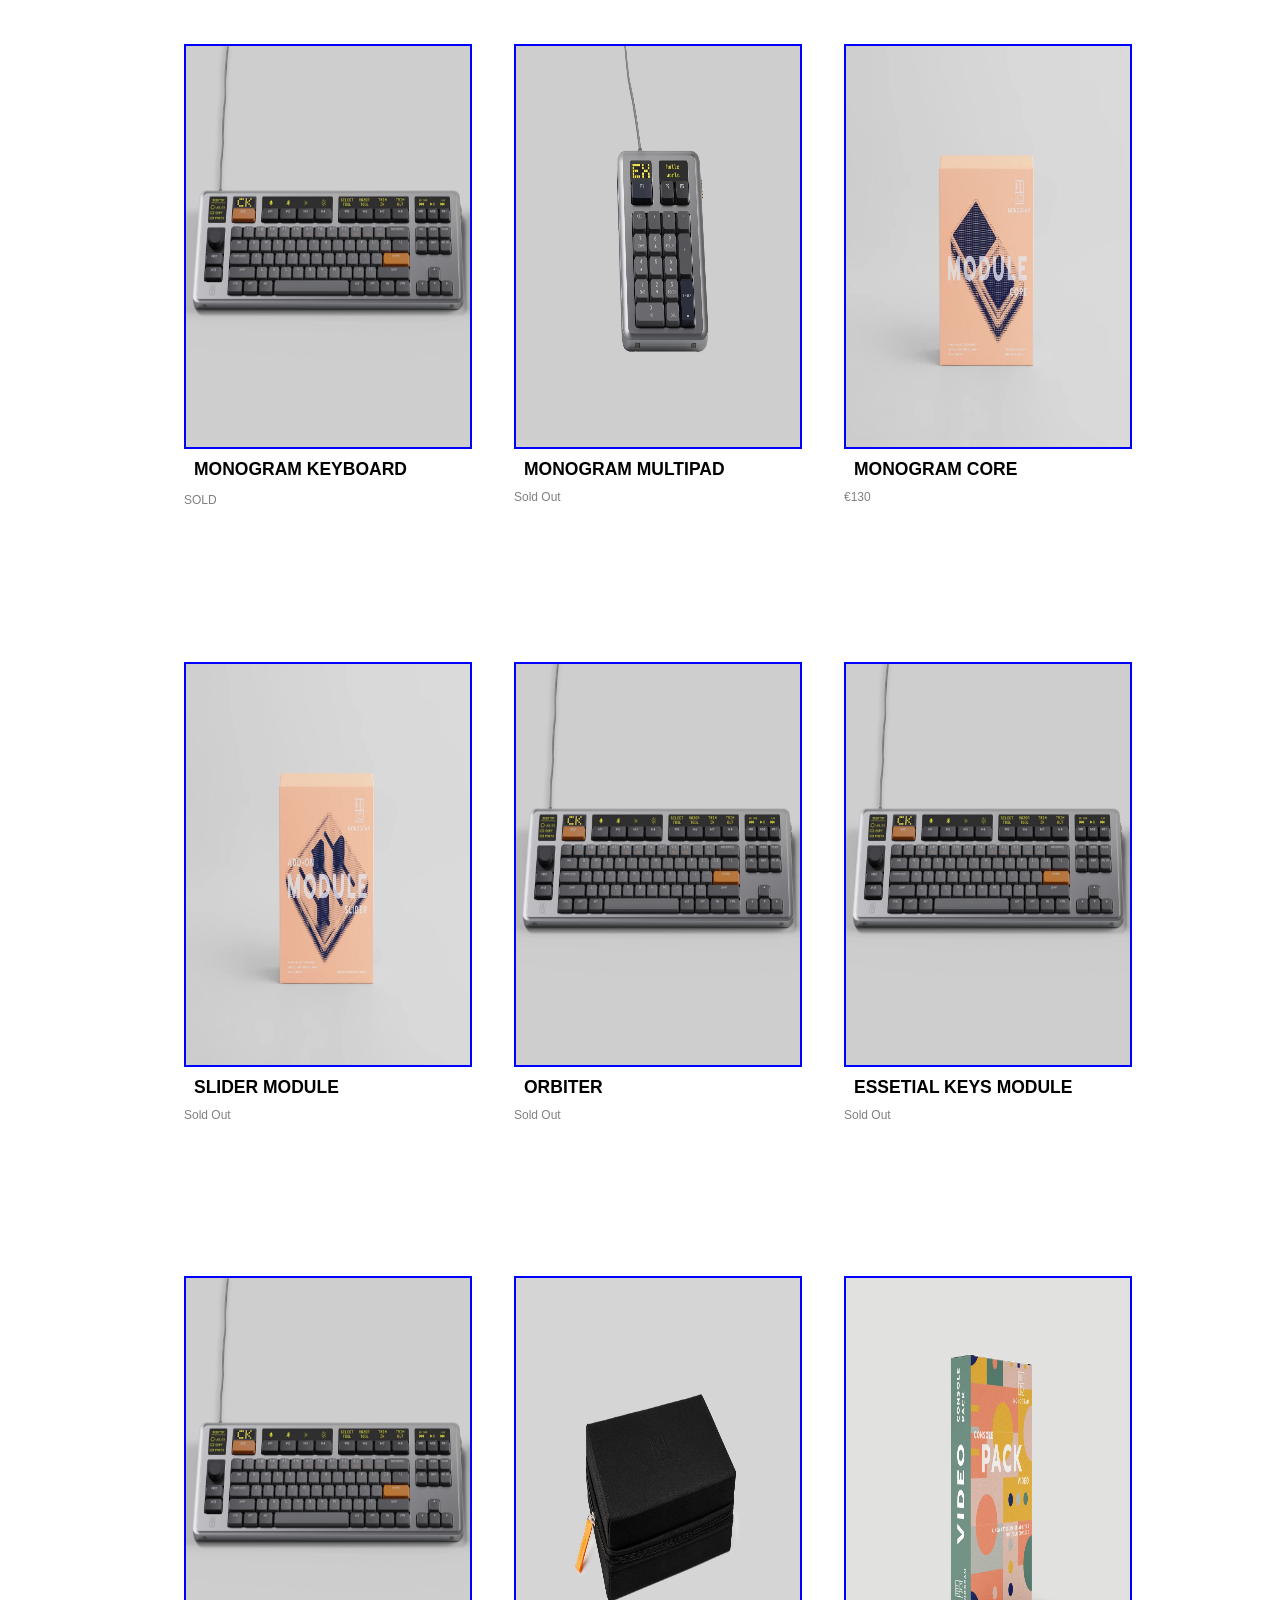
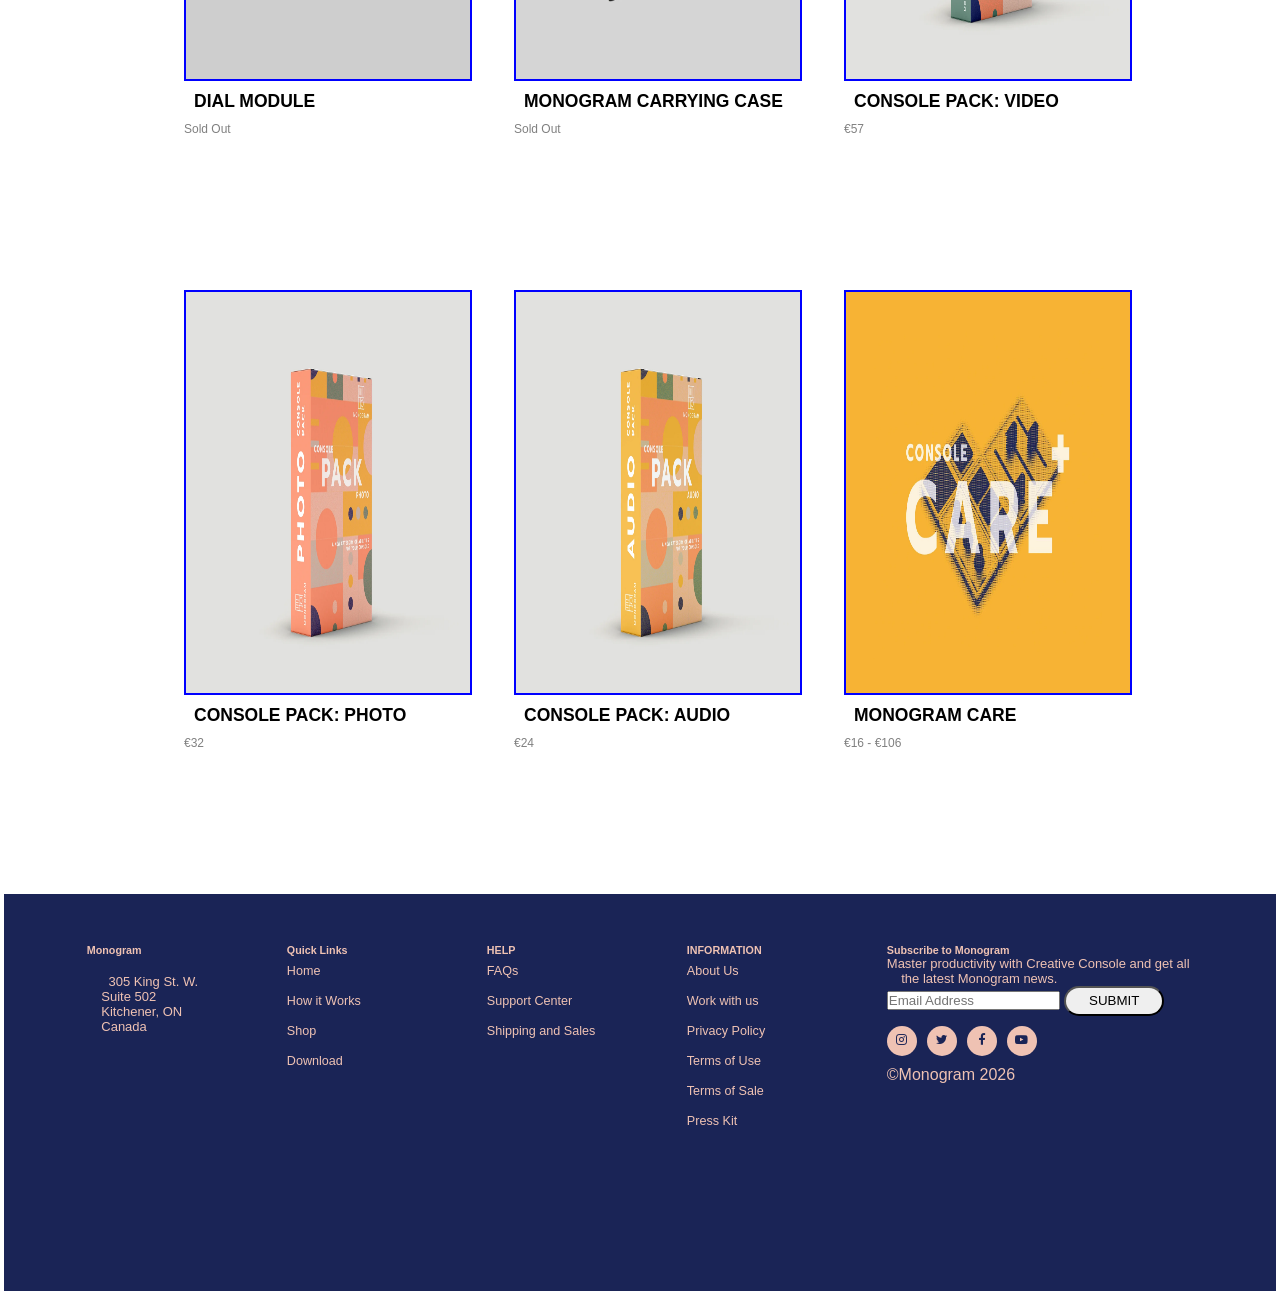
==== commit 1b5e3afc: "Made changes on the navbar" ====
--- a/index.html
+++ b/index.html
@@ -6,66 +6,84 @@
   <meta name="viewport" content="width=device-width, initial-scale=1.0">
   <title>Shop | Monogram Consoles and Modules | Monogram Creative Console</title>
   <link rel="stylesheet" href="styles.css">
-  <link rel="icon" href="images/WhatsApp Image 2026-04-15 at 20.37.01.jpeg">
   <link rel="stylesheet" href="https://cdnjs.cloudflare.com/ajax/libs/font-awesome/4.7.0/css/font-awesome.min.css">
   <link href="https://fonts.googleapis.com/icon?family=Material+Icons" rel="stylesheet">
   <link rel="preconnect" href="https://fonts.googleapis.com">
-  <link rel="preconnect" href="https://fonts.gstatic.com" crossorigin>
-  <link rel="preconnect" href="https://fonts.googleapis.com">
 <link rel="preconnect" href="https://fonts.gstatic.com" crossorigin>
-<link href="https://fonts.googleapis.com/css2?family=Inter:ital,opsz,wght@0,14..32,100..900;1,14..32,100..900&family=Italiana&family=Playfair+Display:ital,wght@0,400..900;1,400..900&family=Raleway:ital,wght@0,100..900;1,100..900&family=Roboto:ital,wght@0,100..900;1,100..900&display=swap" rel="stylesheet">
-  <link rel="stylesheet" href="https://cdnjs.cloudflare.com/ajax/libs/font-awesome/4.7.0/css/font-awesome.min.css">
+<link href="https://fonts.googleapis.com/css2?family=Playfair+Display:ital,wght@0,400..900;1,400..900&family=Raleway:ital,wght@0,100..900;1,100..900&family=Roboto:ital,wght@0,100..900;1,100..900&display=swap" rel="stylesheet">
 </head>
 
 <body>
 
   <!-- This class is for the banner and header idk how to style the navbar inside the banner -->
-  
+  <!-- <div class="icon">
+  <svg="https://monogramcc.com/shop/products/mini-console/"</svg>
+  </div> -->
+
   <div class="all">
-
-
-    
-    
-
-
-
-    </banner>
-
   <header>
 <div class="container">
-  <img src="Logo" alt="MONOGRAM">
-</div>
+  <img src="images/log.jpeg" alt="MONOGRAM">
+</div> 
+<div class="mon">MONOGRAM</div>
 <div class="nav">
 <nav>
-
-  
-
-  </a>
-   <li><a href="howworkflows">HOW IT WORKS</a></li> 
-      <li><a href="workflowss">WORKFLOWS</a></li>
-     <li><a href="download">DOWNLOAD</a></li>
-      <li><a href="blog.html">BLOG</a></li>
-      <li><a href="support.html">SUPPORT</a></li>
-      <li><a href="shop.html">SHOP</a></li>
+  <ul>
+
+    <li><a href="howworkflows">HOW IT WORKS</a></li>
+
+    <!-- WORKFLOWS DROPDOWN -->
+    <li class="dropdown">
+      <a href="workflows">WORKFLOWS ▾</a>
+      <ul class="dropdown-menu">
+        <li><a href="#">AUDIO CONSOLE</a></li>
+        <li><a href="#">PHOTO CONSOLE</a></li>
+        <li><a href="#">VIDEO CONSOLE</a></li>
+        <li><a href="#">MINI CONSOLE</a></li>
+      </ul>
+
+    <li><a href="download">DOWNLOAD</a></li>
+    <li><a href="blog.html">BLOG</a></li>
+    <li><a href="support.html">SUPPORT</a></li>
+    <li><a href="shop.html">SHOP</a></li>
+
+    <!-- BAG ICON -->
+    <li>
       <a href="/cart">
-        <a href="/cart">
-          <svg height="25" width="25" fill="currentColor" class="bi bi-bag" viewBox="0 0 16 16"><path d="M8 1a2.5 2.5 0 0 1 2.5 2.5V4h-5v-.5A2.5 2.5 0 0 1 8 1zm3.5 3v-.5a3.5 3.5 0 1 0-7 0V4H1v10a2 2 0 0 0 2 2h10a2 2 0 0 0 2-2V4h-3.5zM2 5h12v9a1 1 0 0 1-1 1H3a1 1 0 0 1-1-1V5z"></path></svg>
-        </a>
-      <li><a href="gpb.html">GPB</a></li>
-    </nav> 
-    </ul>
+        <svg height="25" width="25" fill="currentColor" viewBox="0 0 16 16">
+          <path d="M8 1a2.5 2.5 0 0 1 2.5 2.5V4h-5v-.5A2.5 2.5 0 0 1 8 1zm3.5 3v-.5a3.5 3.5 0 1 0-7 0V4H1v10a2 2 0 0 0 2 2h10a2 2 0 0 0 2-2V4h-3.5z"/>
+        </svg>
+      </a>
+    </li>
+
+    <!-- DROPDOWN Menu-->
+    <li class="dropdown">
+      <a href="#">GBP ▾</a>
+      <ul class="dropdown-menu">
+        <li><a href="#">USD</a></li>
+        <li><a href="#">CAD</a></li>
+        <li><a href="#">EUR</a></li>
+        <li><a href="#">AUD</a></li>
+        <li><a href="#">KWD</a></li>
+        <li><a href="#">JPY</a></li>
+        <li><a href="#">GBP</a></li>
+      </ul>
+      </li> 
+
+  </ul>
 </nav>
 </div>
+</nav>
   </header>
   <banner>
-
-    <div class="console1">
+  </div>
+
+    <div class="console1 bg-img">
       <h1>A CONSOLE FOR </h1>
       <h1>EVERY WORKFLOW</h1>
         <p>Discover the perfect console for yours</p>
     </div>
   </banner>
-
   </div>
 
 
@@ -76,74 +94,45 @@
   <!-- This is for the images, still trying to style it -->
   <div class="images-section1">
     <div class="images">
-      <div class="images-and-description">
-        <div class="grid">
-          <a href="https://monogramcc.com/shop/products/monogram-keyboard/">
-            <img src="images/image1.webp" class="main">
-            <img src="images/img1hover.webp" class="hovy">
-          </a>
-          <!-- <span class="pre">PRE-ORDER</span> -->
-        </div>
-        <h3>MONOGRAM KEYBOARD</h3>
-        <span class="price">SOLD</span>
-      </div>
-      <div class="images-and-description">
-        <div class="grid">
-          <a href="https://monogramcc.com/shop/products/monogram-keyboard/">
-            <img src="images/img2.webp" class="main">
-            <img src="images/img2hover.webp" class="hovy">
-          </a>
-        </div>
-        <div class="h3andsold">
+      <div class="grid">
+        <a href="https://monogramcc.com/shop/products/mini-console/"><img src="images/image1.webp"></a>
+
+      </div>
+      <div class="grid">
+         <a href="https://monogramcc.com/shop/products/mini-console/"><img src="images/img2.webp"></a>
+      </div>
+      <div class="grid">
+         <a href="https://monogramcc.com/shop/products/mini-console/"><img src="images/img3.webp"></a>
+      </div>
+      <div class="grid">
+         <a href="https://monogramcc.com/shop/products/mini-console/"><img src="images/img4.webp"></a>
+      </div>
+      <div class="gr">
+         <a href="#"><img src="images/img5.webp"></a>
+      </div>
+    </div>
+    <div>
+      <div class="console2">
+        <section class="console2">
+          <h1>Create Your Own Console</h1>
+          <p>Add-on to make it perfect.</p>
+        </section>
+      </div>
+    </div>
+
+    <div class="images-section2">
+      <div class="image">
+        <div class="images-and-description">
+          <div class="gri">
+            <a href="https://monogramcc.com/shop/products/monogram-keyboard/">
+              <img src="images/sec2img.webp" class="main">
+              <img src="images/se.webp" class="hovy">
+
+            </a>
+          </div>
           <h3>MONOGRAM KEYBOARD</h3>
           <span class="price">SOLD</span>
-        </div>
-      </div>
-      <div class="grid">
-        <a href="https://monogramcc.com/shop/products/mini-console/">
-          <img src="images/img3.webp" class="main">
-          <img src="images/img3hover.webp" class="hovy">
-        </a>
-      </div>
-      <div class="grid">
-        <img src="images/img4.webp" class="main">
-        <img src="images/img4hover.webp" class="hovy">
-      </div>
-      <div class="gr">
-        <a href="#">
-          <img src="images/img5.webp" class="main">
-          <img src="images/img5hover.webp" class="hovy">
-        </a>
-
-      </div>
-    </div>
-    <div>
-
-
-
-
-      <div class="console2">
-
-        <h1>Create Your Own Console</h1>
-        <p>Add-on to make it perfect.</p>
-
-      </div>
-    </div>
-
-    <div class="images-section2">
-      <div class="image">
-        <div class="images-and-description">
-          <div class="gri">
-            <a href="https://monogramcc.com/shop/products/monogram-keyboard/">
-              <img src="images/sec2img.webp" class="main">
-              <img src="images/se.webp" class="hovy">
-            </a>
-            <span class="pre">PRE-ORDER</span>
-          </div>
-          <div class="h3andsold">
-            <h3>MONOGRAM KEYBOARD</h3>
-            <span class="price">SOLD</span>
-          </div>
+
 
         </div>
         <div class="images-and-description">
@@ -153,15 +142,11 @@
               <img src="images/sec2img1hover.webp" class="hovy">
 
             </a>
-            <span class="pre">PRE-ORDER</span>
-          </div>
-
-          <div class="h3andsold">
-            <h3>MONOGRAM MULTIPAD</h3>
-            <p class="price">
-              Sold Out</p>
-           
-          </div>
+          </div>
+          <h3>MONOGRAM MULTIPAD</h3>
+          <p class="price">
+Sold Out</p>
+          <p></p>
         </div>
         <div class="images-and-description">
           <div class="gri">
@@ -169,15 +154,11 @@
               <img src="images/sect2img3.webp" class="main">
               <img src="images/sect2img3hove.webp" class="hovy">
             </a>
-            <span class="pre">PRE-ORDER</span>
-          </div>
-
-          <div class="h3andsold">
-            <h3>MONOGRAM CORE</h3>
-            <p class="price">
-              &euro;130</p>
-            
-          </div>
+          </div>
+          <h3>MONOGRAM CORE</h3>
+          <p class="price">
+&euro;130</p>
+          <p></p>
         </div>
         <div class="images-and-description">
           <div class="gri">
@@ -185,59 +166,45 @@
               <img src="images/sect2img4.webp" class="main">
               <img src="images/sect2img4hov.webp" class="hovy">
             </a>
-            <span class="pre">PRE-ORDER</span>
-          </div>
-
-          <div class="h3andsold">
-            <h3>SLIDER MODULE</h3>
-            <p class="price">Sold Out</p>
+          </div>
+          <h3>SLIDER MODULE</h3>
+          <p class="price">Sold Out</p>
+          <p></p>
+        </div>
+        <div class="images-and-description">
+          <div class="gri">
+            <a href="https://monogramcc.com/shop/products/monogram-keyboard/">
+              <img src="images/sec2img.webp" class="main">
+              <img src="images/se.webp" class="hovy">
+            </a>
+          </div>
+          <h3>ORBITER</h3>
+        <p class="price">Sold Out</p>
+          <p></p>
+        </div>
+        <div class="images-and-description">
+          <div class="gri">
+            <a href="https://monogramcc.com/shop/products/monogram-keyboard/">
+              <img src="images/sec2img.webp" class="main">
+              <img src="images/se.webp" class="hovy">
+            </a>
             
           </div>
-        </div>
+          <h3>ESSETIAL KEYS MODULE</h3>
+          <p class="price">Sold Out</p>
+          <p></p>
+        </div>
+
         <div class="images-and-description">
           <div class="gri">
             <a href="https://monogramcc.com/shop/products/monogram-keyboard/">
               <img src="images/sec2img.webp" class="main">
               <img src="images/se.webp" class="hovy">
             </a>
-            <span class="pre">PRE-ORDER</span>
-          </div>
-
-          <div class="h3andsold">
-            <h3>ORBITER</h3>
-            <p class="price">Sold Out</p>
-           
-          </div>
-        </div>
-        <div class="images-and-description">
-          <div class="gri">
-            <a href="https://monogramcc.com/shop/products/monogram-keyboard/">
-              <img src="images/f1.webp" class="main">
-              <img src="images/f1ho.webp" class="hovy">
-            </a>
-            <span class="pre">PRE-ORDER</span>
-          </div>
-
-          <div class="h3andsold">
-          <h3>ESSENTIAL KEYS MODULE</h3>
-          <p class="price">Sold Out</p>
-          
-        </div>
-        </div>
-
-        <div class="images-and-description">
-          <div class="gri">
-            <a href="https://monogramcc.com/shop/products/monogram-keyboard/">
-              <img src="images/f2.webp" class="main">
-              <img src="images/f2h.webp" class="hovy">
-            </a>
-            <span class="pre">PRE-ORDER</span>
-          </div>
-           <div class="h3andsold">
+          </div>
           <h3>DIAL MODULE</h3>
           <p class="price">Sold Out</p>
-         
-        </div>
+          <p></p>
         </div>
         <div class="images-and-description">
           <div class="gri">
@@ -245,75 +212,61 @@
               <img src="images/f4.webp" class="main">
               <img src="images/se.webp" class="hovy">
             </a>
-            <span class="pre">PRE-ORDER</span>
-          </div>
-           <div class="h3andsold">
-          <h3>MONOGRAM CARRYING CASE</h3>
-          <p class="price">Sold Out</p>
-         
-        </div>
-        </div>
-        <div class="images-and-description">
-          <div class="gri">
-            <a href="https://monogramcc.com/shop/products/monogram-keyboard/">
-              <img src="images/f5.webp">
-
-            </a>
-
-            <span class="pre">PRE-ORDER</span>
-          </div>
-          <div class="h3andsold">
+           
+          </div>
+           <h3>MONOGRAM CARRYING CASE</h3>
+           <p class="price">Sold Out</p>
+           <p></p>
+        </div>
+        <div class="images-and-description">
+          <div class="gri">
+            <a href="https://monogramcc.com/shop/products/monogram-keyboard/">
+              <img src="images/f5.webp" class="main">
+              <img src="images/se.webp" class="hovy">
+            </a>
+          </div>
           <h3>CONSOLE PACK: VIDEO</h3>
           <p class="price">&euro;57</p>
+          <p></p>
+        </div>
+        <div class="images-and-description">
+          <div class="gri">
+            <a href="https://monogramcc.com/shop/products/monogram-keyboard/">
+              <img src="images/f6.webp" class="main">
+              <img src="images/se.webp" class="hovy">
+            </a>
+            
+          </div>
+          <h3>CONSOLE PACK: PHOTO</h3>
+          <p class="price">&euro;32</p>
+          <p></p>
+        </div>
+        <div class="images-and-description">
+        <div class="gri">
+          <a href="https://monogramcc.com/shop/products/monogram-keyboard/">
+            <img src="images/f7.webp" class="main">
+          </a>
           
-        </div></div>
-        <div class="images-and-description">
-          <div class="gri">
-            <a href="https://monogramcc.com/shop/products/monogram-keyboard/">
-              <img src="images/f6.webp">
-
-            </a>
-            <span class="pre">PRE-ORDER</span>
-
-          </div>
-          <div class="h3andsold">
-            <h3>CONSOLE PACK: PHOTO</h3>
-            <p class="price">&euro;32</p>
-           
-          </div>
-        </div>
-        <div class="images-and-description">
-          <div class="gri">
-            <a href="https://monogramcc.com/shop/products/monogram-keyboard/">
-              <img src="images/f7.webp">
-            </a>
-            <span class="pre">PRE-ORDER</span>
-
-          </div>
-          <div class="h3andsold">
-            <h3>CONSOLE PACK: AUDIO</h3>
-            <p class="price">&euro;24</p>
-          
-          </div>
-        </div>
-        <div class="images-and-description">
-          <div class="gri">
-            <a href="https://monogramcc.com/shop/products/monogram-keyboard/">
-              <img src="images/f8.webp" class="main">
-              <img src="images/f8h.webp" class="hovy">
-            </a>
-            <span class="pre">PRE-ORDER</span>
-          </div>
-          <div class="h3andsold">
-            <h3>MONOGRAM CARE</h3>
-            <p class="price">&euro;16 - &euro;106</p>
-           
-          </div>
-        </div>
-
-
-      </div>
-
+        </div>
+        <h3>CONSOLE PACK: AUDIO</h3>
+       <p class="price">&euro;24</p>
+        <p></p>
+        </div>
+        <div class="images-and-description">
+        <div class="gri">
+          <a href="https://monogramcc.com/shop/products/monogram-keyboard/">
+            <img src="images/f8.webp" class="main">
+            <img src="images/f8h.webp" class="hovy">
+          </a>
+          </div>
+          <h3>MONOGRAM CARE</h3>
+          <p class="price">&euro;16 - &euro;106</p>
+          <p></p>
+        </div>
+
+
+      </div>
+      
 
 
 
@@ -323,14 +276,17 @@
 
         <div class="mono">
 
-          <p class="titles">Monogram</p>
-          <pre>305 King St. W.
-Suite 502
-Kitchener, ON
-Canada</pre>
+          <h6>Monogram</h6>
+          <br>
+    <pre>
+      305 King St. W.
+    Suite 502
+    Kitchener, ON
+    Canada
+  </pre>
         </div>
         <div class="quicklinks">
-          <p class="titles">Quick Links</p>
+          <h6>Quick Links</h6>
           <ul>
             <li><a href="Home">Home</a></li>
             <li><a href="How it Works">How it Works</a></li>
@@ -339,13 +295,13 @@
           </ul>
         </div>
         <div class="help">
-          <p class="titles">HELP</p>
+          <h6>HELP</h6>
           <li><a href="FAQs">FAQs</a></li>
           <li><a href="Support Center">Support Center</a></li>
           <li><a href="Shipping and Sales">Shipping and Sales</a></li>
         </div>
         <div class="info">
-          <p class="titles">INFORMATION</p>
+          <h6>INFORMATION</h6>
           <li><a href="About Us">About Us</a></li>
           <li><a href="Work with us">Work with us</a></li>
           <li><a href="Privacy Policy">Privacy Policy</a></li>
@@ -356,7 +312,7 @@
 
 
         <div class="contact">
-          <p class="titles">Subscribe to Monogram</p>
+          <h6>Subscribe to Monogram</h6>
           <pre>Master productivity with Creative Console and get all 
     the latest Monogram news.</pre>
           <form>
@@ -364,13 +320,13 @@
             <button class="submit">SUBMIT</button>
           </form>
           <div class="icon-space">
-            <li class="icon"><a href="#" class="fa fa-instagram"></a></li>
-            <li class="icon"><a href="#" class="fa fa-twitter"></a></li>
-            <li class="icon"><a href="#" class="fa fa-facebook"></a></li>
-            <li class="icon"><a href="#" class="fa fa-youtube-play"></a></li>
-
-            </li>
-          </div>
+          <li class="icon"><a href="#" class="fa fa-instagram"></a></li>
+          <li class="icon"><a href="#" class="fa fa-twitter"></a></li>
+          <li class="icon"><a href="#" class="fa fa-facebook"></a></li>
+          <li class="icon"><a href="#" class="fa fa-youtube-play"></a></li>
+
+    
+           </div>
 
           <p>&copy;Monogram 2026</p>
         </div>
--- a/styles.css
+++ b/styles.css
@@ -1,13 +1,59 @@
 *{
-    margin: 0;
-    padding:0;
-    box-sizing: border-box;
-    font-family: prompt, sans-serif;
-    
+  margin: 0;
+  padding:0;
+  box-sizing: border-box;
+  font-family: prompt, sans-serif;
+}
+ 
+.container img{
+  height: 39px;
+  width:50px;
+
 }
 .container{
   padding-right: 46%;
   color: #EFC2B3;
+}
+/* Navbar layout */
+nav ul {
+  display: flex;
+  list-style: none;
+  gap: 20px;
+  align-items: center;
+  
+}
+
+/* Dropdown container */
+.dropdown {
+  position: relative;
+}
+
+/* Hidden menu */
+.dropdown-menu {
+  display: none;
+  position: absolute;
+  top: 100%;
+  left: 0;
+  background: white;
+  border: 1px solid #ccc;
+  min-width: 160px;
+}
+
+/* Dropdown links */
+.dropdown-menu li {
+  display: block;
+}
+
+.dropdown-menu a {
+  display: block;
+  padding: 10px;
+  color: black;
+  text-decoration: none;
+}
+
+/* Show on hover */
+.dropdown:hover .dropdown-menu {
+  display: block;
 }
 nav{
   display: flex;
@@ -31,12 +77,15 @@
     position: fixed;
     width: 97vw;
     z-index: 1000;
-
-}
-.all{
+    padding-top: 20px;
+    padding-bottom: 10px;
+    
+
+}
+.all {
   border:3px solid blue;
- height: 92.5vh;
-  background-image: url(images/shop_cta_xl_896f6b8270\ \(3\).webp);
+  /* height:142.5px; */
+  background-image: url("images/shop_cta_xl_896f6b8270\ \(3\).webp");
   background-position: center;
   background-repeat: no-repeat;
   background-size: cover;
@@ -45,6 +94,17 @@
    color: #EFC2B3;
 
 }
+
+.mon{
+  padding-right:700px;
+}
+.bg-img {
+  background-image: url("images/shop_cta_xl_896f6b8270\ \(3\).webp");
+  background-position: center;
+  background-repeat: no-repeat;
+  background-size: cover;
+}
+
 .console1{
    border:2px solid green;
    height: 92.5vh;
@@ -69,8 +129,10 @@
    grid-template-columns: 35vw 35vw;
     gap:10px;
     padding-left: 195px;
+
+
     padding-top: 38px;
-    object-fit: cover;
+    /* padding: 0px 10px 10px 10px; */
     border: 4px solid orange;
     height: 200vh;
     /* overflow: hidden; */
@@ -85,38 +147,9 @@
 
 }
 
-/* .grid img{
+.grid img{
   width: 100%;
   height: 50vh;
-} */
-.grid {
-  position: relative;
-  overflow: hidden;
-}
-
-.grid img {
-  width: 100%;
-  height: 50vh;
-  position: absolute;
-  top: 0;
-  left: 0;
-  transition: opacity 0.3s ease;
-}
-
-.grid .main {
-  opacity: 1;
-}
-
-.grid .hovy {
-  opacity: 0;
-}
-
-.grid:hover .main {
-  opacity: 0;
-}
-
-.grid:hover .hovy {
-  opacity: 1;
 }
 
 .gr{
@@ -131,60 +164,23 @@
   object-fit: cover;
 }
 
-.gr {
-  position: relative;
-  overflow: hidden;
-}
-
-.gr img {
-  width: 100%;
-  height: 62vh;
-  position: absolute;
-  top: 0;
-  left: 0;
-  transition: opacity 0.3s ease;
-}
-
-.gr .main {
-  opacity: 1;
-}
-
-.gr .hovy {
-  opacity: 0;
-}
-
-.gr:hover .main {
-  opacity: 0;
-}
-
-.gr:hover .hovy {
-  opacity: 1;
-}
-
 
 
 
 
 
 .console2{
-  border:9px solid black;
+  /* border:9px solid black; */
   height: 69vh;
   display: flex;
-  justify-content: start;
+  justify-content: center;
   align-items: center;
   flex-direction: column;
- background-image: url(images/shop-banner-module.webp);
+  background-image: url(images/banner2);
   background-position:center;
   background-repeat: no-repeat;
   background-size: cover;
-  color:#1a2456;
-  padding-top: 30px;
  
-}
-
-.console2, h1{
-  font-size: 37.5px;
-  letter-spacing: 5px;
 }
 
 .image{
@@ -196,8 +192,6 @@
   padding-left: 180px;
   padding-right: 200px;
   padding-top: 70px;
-  object-fit: cover;
-  overflow: hidden;
 }
 
 
@@ -237,9 +231,6 @@
 
 .gri:hover .hovy{
   opacity: 1;
- 
-  transform: scale(1.1);
-
 }
 
 h3{
@@ -248,26 +239,13 @@
 }
 
 .price{
-  font-size: 15px;
+  font-size: 12px;
   color: gray;
-  padding-top: 8px;
-
-}
-
-
-/* .banner{
+}
+.banner{
     border: 2px solid red;
     height: 82.5vh;
     width:100vw;
-    
-} */
-
-.h3andsold{
-  width: 23vw;
-  border:2px solid yellow;
-  display: flex;
-  flex-direction: row;
-  justify-content: space-between;
 }
 
 /* This is the footer section */
@@ -279,32 +257,9 @@
   display: flex;
     flex-wrap: wrap;
     justify-content: center;
-
+color: #EFC2B3;
   padding: 50px;
 }
-
-.card {
-  position: relative;
-}
-
-.card img {
-  width: 100%;
-  display: block;
-}
-
-.pre {
-  position: absolute;
-  top: 15px;
-  left: 250px;
-  background: #ff8d6b;
-  color: white;
-  padding: 7px 10px;
-  color: #212529;
-  font-size: 12px;
-  font-weight: bold;
-}
-
-
 
 .mono, .quicklinks, .help, .info, .contact {
   gap: 10px;
@@ -312,23 +267,30 @@
  
 }
 
-.titles {
-  color: #efc2b3;
-  font-size: 12px;
-  font-weight: bold;
- 
-}
+.h6 {
+  color: #EFC2B3;
+  font: 12px prompt;
+  font-family: Verdana, Geneva, Tahoma, sans-serif;
+}
+
+pre{
+  font-size: small;
+  padding: right;
+}
+
 
 
 footer li {
   list-style: none;
   font-size: 12.6px;
   line-height: 30px;
+  
 }
 
 footer a {
   text-decoration: none;
   color: #efc2b3;
+
 }
 
 .icon-space {
@@ -355,46 +317,9 @@
   border-radius: 15px;
   width: 100px;
   height: 30px;
-  border: 1px solid black;
-  background-color: #efc2b3;
-}
-
-input{
-  background-color: transparent;
-  border: 1px solid #efc2b3;
-  height: 30px;
-  width:50%;
 }
 
 @media(max-width:1200px){
-.images{
-  height: 400%;
-    display: grid;
-   grid-template-columns: 80vw;
-     gap:30px;
-  padding-left: 100px;
-  padding-right: 200px;
-  padding-bottom: 20px;
-}
-
-.grid{
-  border: 2px solid blue;
-  width: 90%;
-  height: 45vh;
-}
-
-.gr{
-  width: 90%;
-  height: 62vh;
-  border: 2px solid blue;
-}
-
-.gr img{
-  width: 100%;
-  height: 50vh;
-  object-fit: cover;
-}
-
  .image{
   grid-template-columns: 80vw ;
   height: 550%;
@@ -410,22 +335,4 @@
   width: 90%;
   height: 45vh;
 }
-
-.pre {
-  position: absolute;
-  top: 7px;
-  left: 450px;
-  background: #ff8d6b;
-  color: white;
-  padding: 7px 10px;
-  color: #212529;
-  font-size: 12px;
-  font-weight: bold;
-}
-footer{
-  height: 60vh;
-  
-}
-
-
 }
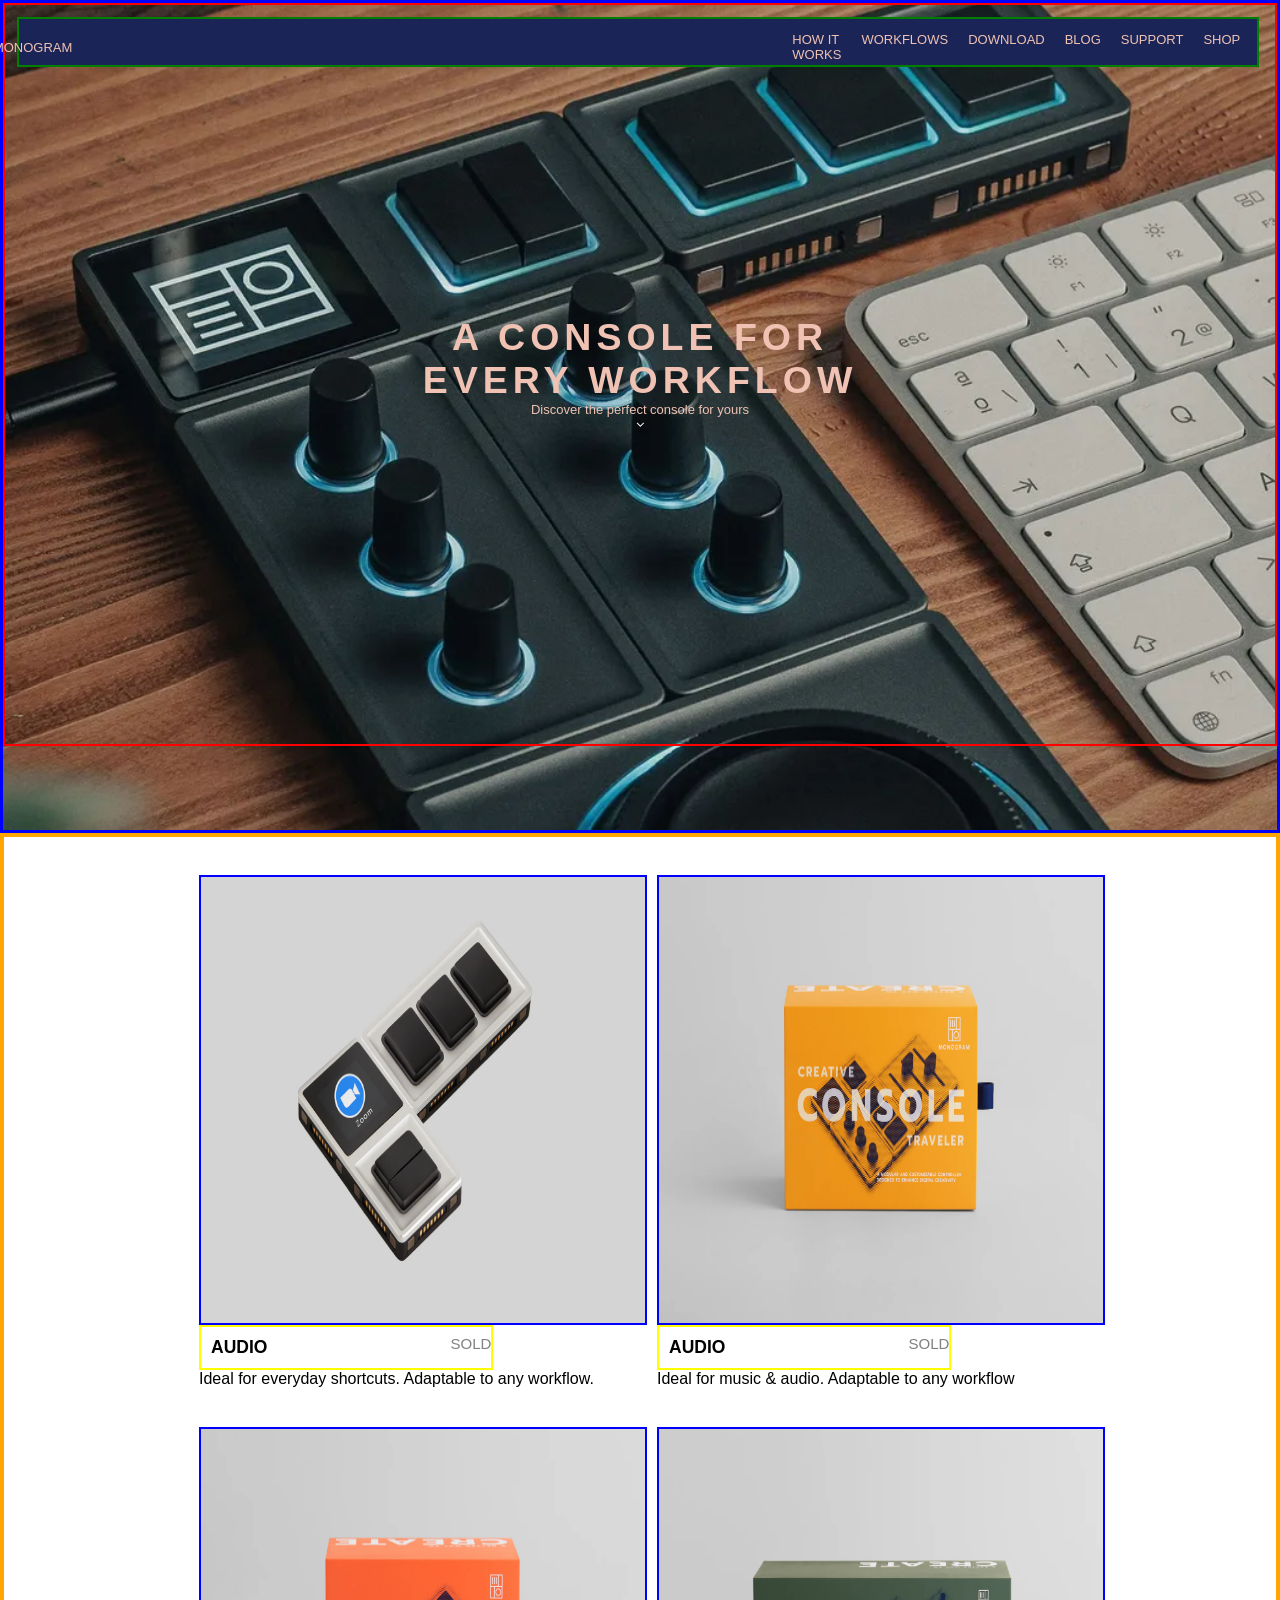
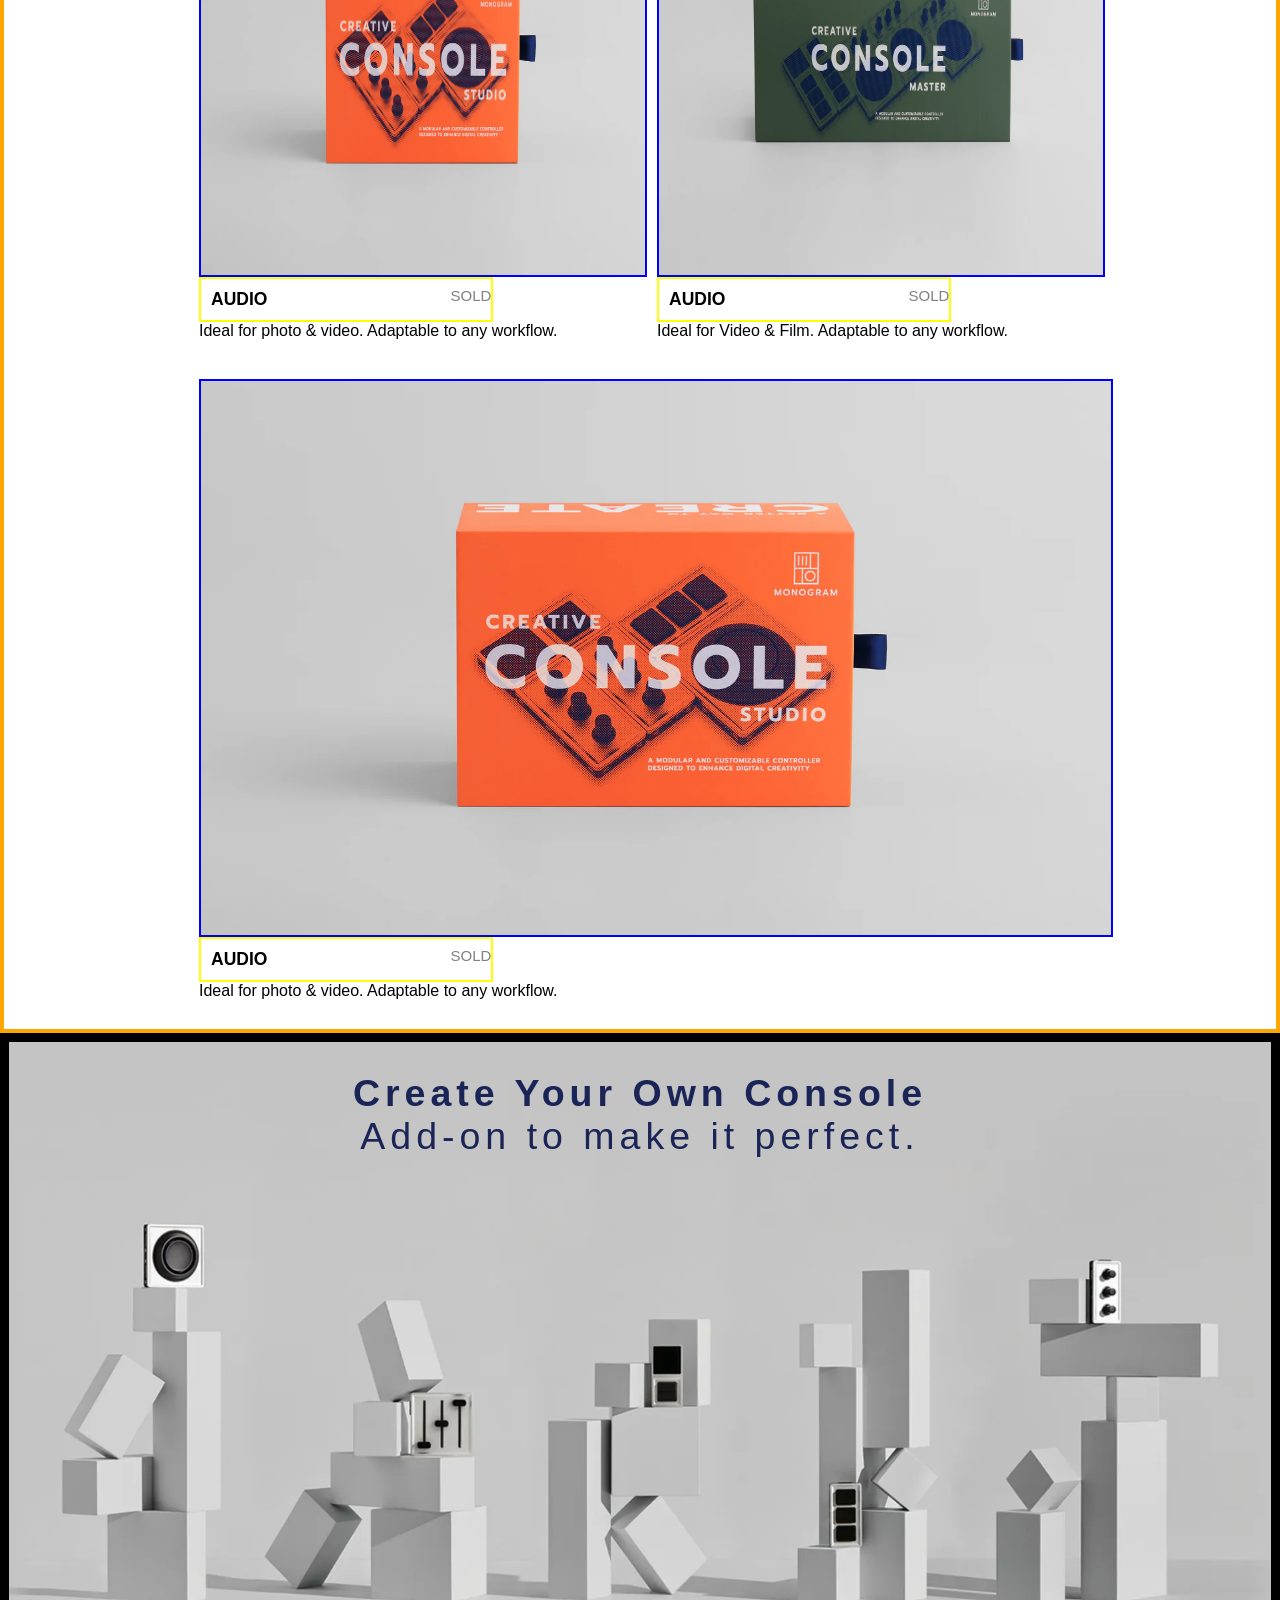
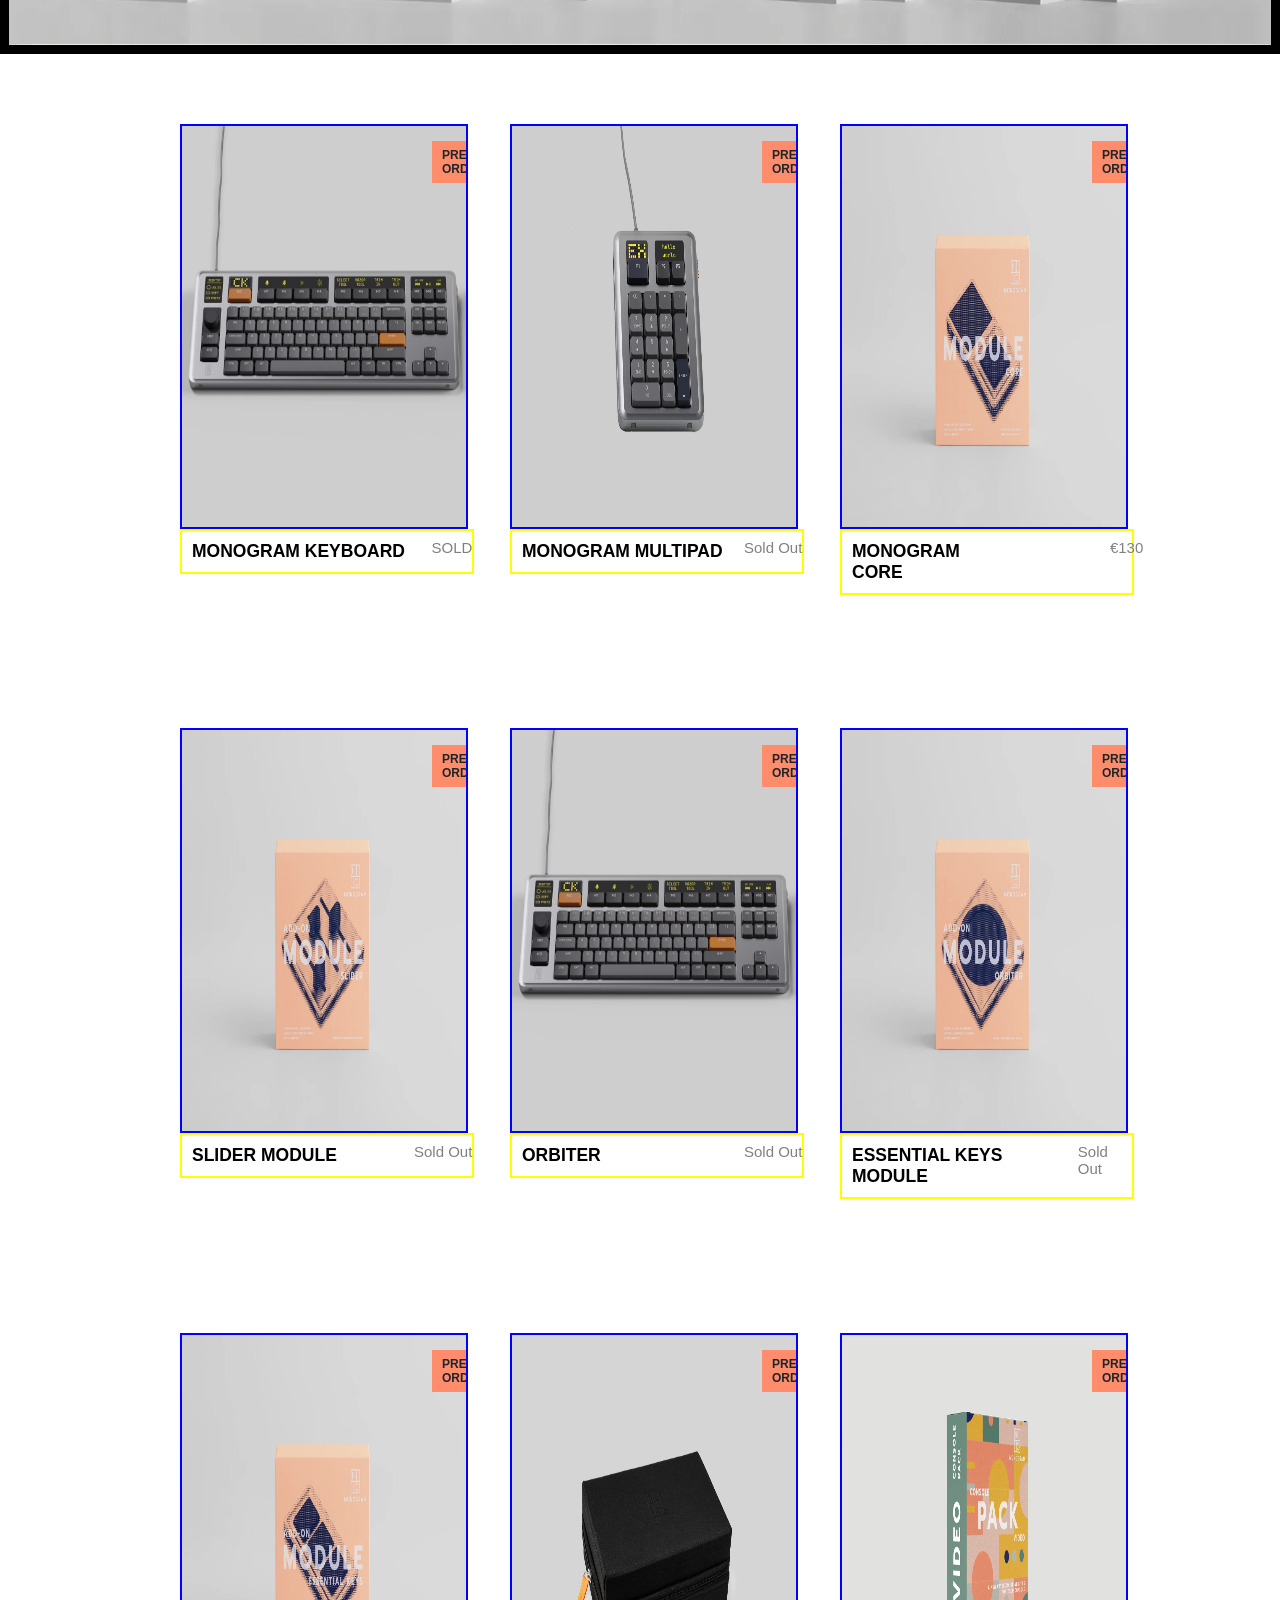
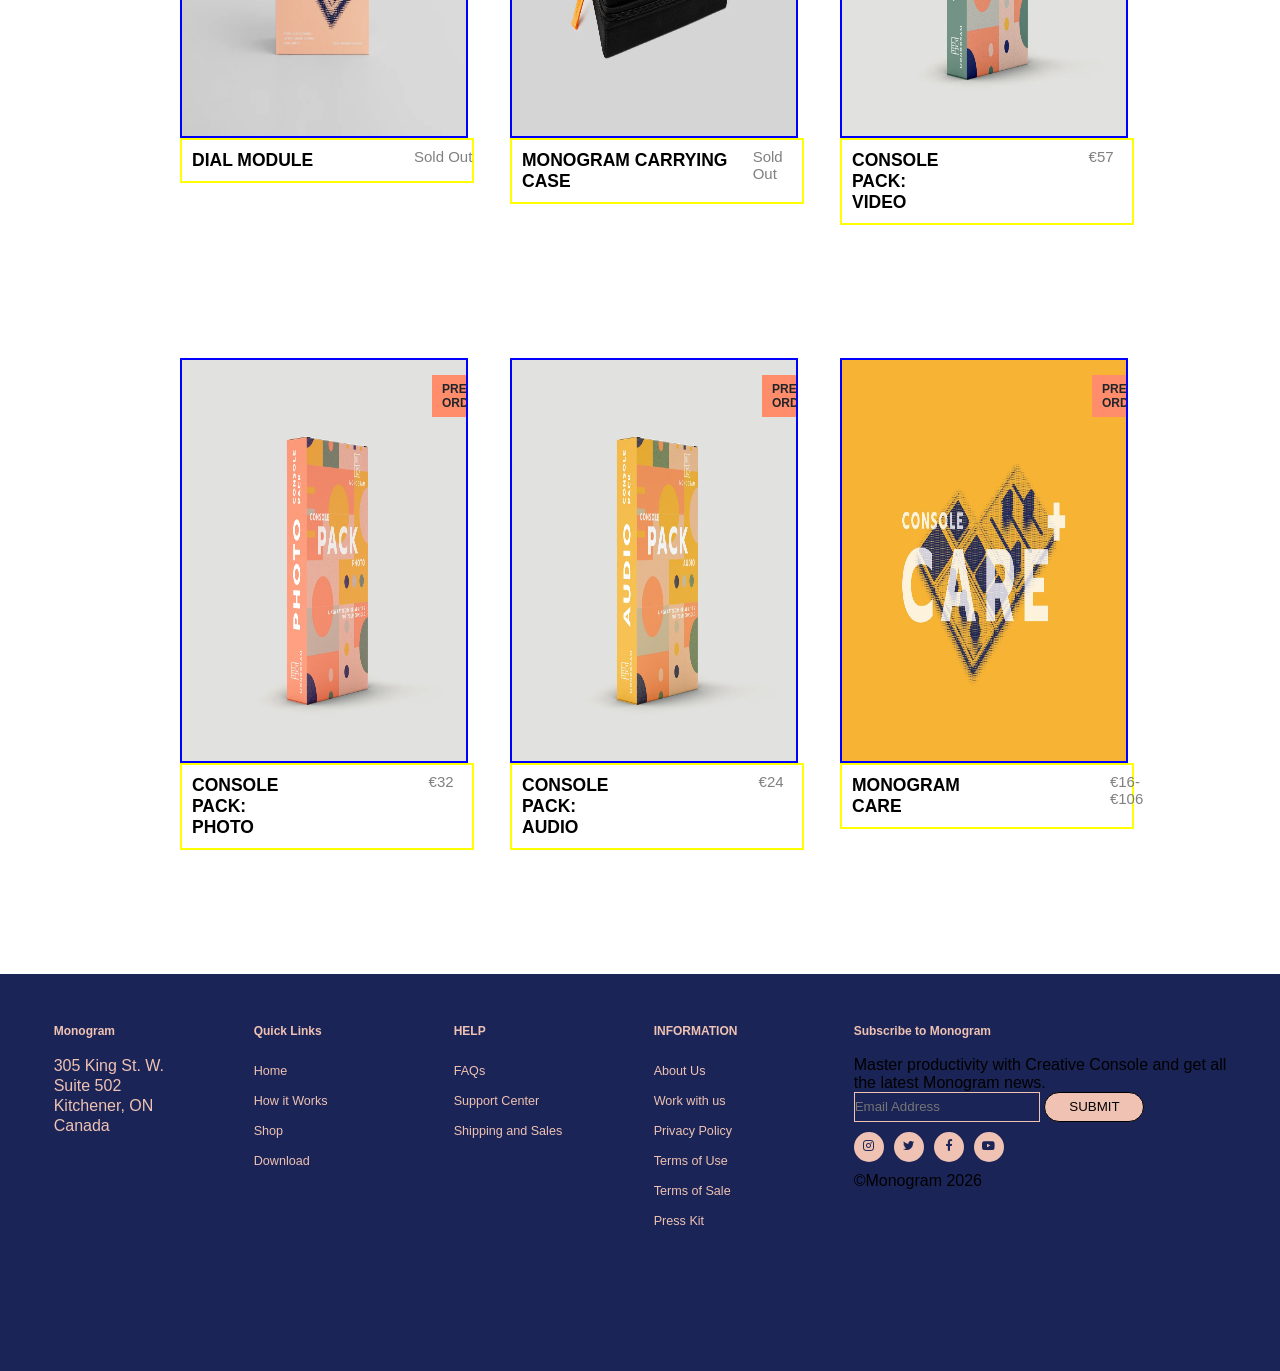
==== commit d43a619a: "Made changes" ====
--- a/index.html
+++ b/index.html
@@ -6,84 +6,76 @@
   <meta name="viewport" content="width=device-width, initial-scale=1.0">
   <title>Shop | Monogram Consoles and Modules | Monogram Creative Console</title>
   <link rel="stylesheet" href="styles.css">
+  <link rel="icon" href="images/WhatsApp Image 2026-04-15 at 20.37.01.jpeg">
   <link rel="stylesheet" href="https://cdnjs.cloudflare.com/ajax/libs/font-awesome/4.7.0/css/font-awesome.min.css">
   <link href="https://fonts.googleapis.com/icon?family=Material+Icons" rel="stylesheet">
   <link rel="preconnect" href="https://fonts.googleapis.com">
+  <link rel="preconnect" href="https://fonts.gstatic.com" crossorigin>
+  <link rel="preconnect" href="https://fonts.googleapis.com">
 <link rel="preconnect" href="https://fonts.gstatic.com" crossorigin>
-<link href="https://fonts.googleapis.com/css2?family=Playfair+Display:ital,wght@0,400..900;1,400..900&family=Raleway:ital,wght@0,100..900;1,100..900&family=Roboto:ital,wght@0,100..900;1,100..900&display=swap" rel="stylesheet">
+<link href="https://fonts.googleapis.com/css2?family=Inter:ital,opsz,wght@0,14..32,100..900;1,14..32,100..900&family=Italiana&family=Playfair+Display:ital,wght@0,400..900;1,400..900&family=Raleway:ital,wght@0,100..900;1,100..900&family=Roboto:ital,wght@0,100..900;1,100..900&display=swap" rel="stylesheet">
+  <link rel="stylesheet" href="https://cdnjs.cloudflare.com/ajax/libs/font-awesome/4.7.0/css/font-awesome.min.css">
 </head>
 
 <body>
 
   <!-- This class is for the banner and header idk how to style the navbar inside the banner -->
-  <!-- <div class="icon">
-  <svg="https://monogramcc.com/shop/products/mini-console/"</svg>
-  </div> -->
-
+  
   <div class="all">
+
+
+    
+    
+
+
+
+    </banner>
+
   <header>
 <div class="container">
   <img src="images/log.jpeg" alt="MONOGRAM">
-</div> 
-<div class="mon">MONOGRAM</div>
+</div>
+<p class="mon">MONOGRAM</p>
 <div class="nav">
 <nav>
-  <ul>
-
-    <li><a href="howworkflows">HOW IT WORKS</a></li>
-
-    <!-- WORKFLOWS DROPDOWN -->
-    <li class="dropdown">
-      <a href="workflows">WORKFLOWS ▾</a>
-      <ul class="dropdown-menu">
-        <li><a href="#">AUDIO CONSOLE</a></li>
-        <li><a href="#">PHOTO CONSOLE</a></li>
-        <li><a href="#">VIDEO CONSOLE</a></li>
-        <li><a href="#">MINI CONSOLE</a></li>
-      </ul>
-
-    <li><a href="download">DOWNLOAD</a></li>
-    <li><a href="blog.html">BLOG</a></li>
-    <li><a href="support.html">SUPPORT</a></li>
-    <li><a href="shop.html">SHOP</a></li>
-
-    <!-- BAG ICON -->
-    <li>
+
+  
+
+  
+   <li><a href="howworkflows">HOW IT WORKS</a></li> 
+      <li><a href="workflowss">WORKFLOWS</a></li>
+      <!-- <div class="dropdown">
+  <button class="dropbtn">WORKFLOWS</button>
+  <div class="dropdown-content">
+    <a href="#">Link 1</a>
+    <a href="#">Link 2</a>
+    <a href="#">Link 3</a>
+  </div>
+</div> -->
+     <li><a href="download">DOWNLOAD</a></li>
+      <li><a href="blog.html">BLOG</a></li>
+      <li><a href="support.html">SUPPORT</a></li>
+      <li><a href="shop.html">SHOP</a></li>
       <a href="/cart">
-        <svg height="25" width="25" fill="currentColor" viewBox="0 0 16 16">
-          <path d="M8 1a2.5 2.5 0 0 1 2.5 2.5V4h-5v-.5A2.5 2.5 0 0 1 8 1zm3.5 3v-.5a3.5 3.5 0 1 0-7 0V4H1v10a2 2 0 0 0 2 2h10a2 2 0 0 0 2-2V4h-3.5z"/>
-        </svg>
-      </a>
-    </li>
-
-    <!-- DROPDOWN Menu-->
-    <li class="dropdown">
-      <a href="#">GBP ▾</a>
-      <ul class="dropdown-menu">
-        <li><a href="#">USD</a></li>
-        <li><a href="#">CAD</a></li>
-        <li><a href="#">EUR</a></li>
-        <li><a href="#">AUD</a></li>
-        <li><a href="#">KWD</a></li>
-        <li><a href="#">JPY</a></li>
-        <li><a href="#">GBP</a></li>
-      </ul>
-      </li> 
-
-  </ul>
+        <a href="/cart">
+          <svg height="25" width="25" fill="currentColor" class="bi bi-bag" viewBox="0 0 16 16"><path d="M8 1a2.5 2.5 0 0 1 2.5 2.5V4h-5v-.5A2.5 2.5 0 0 1 8 1zm3.5 3v-.5a3.5 3.5 0 1 0-7 0V4H1v10a2 2 0 0 0 2 2h10a2 2 0 0 0 2-2V4h-3.5zM2 5h12v9a1 1 0 0 1-1 1H3a1 1 0 0 1-1-1V5z"></path></svg>
+        </a>
+      <li><a href="gpb.html">GPB</a></li>
+    </nav> 
+    </ul>
 </nav>
 </div>
-</nav>
   </header>
   <banner>
-  </div>
-
-    <div class="console1 bg-img">
+
+    <div class="console1">
       <h1>A CONSOLE FOR </h1>
       <h1>EVERY WORKFLOW</h1>
         <p>Discover the perfect console for yours</p>
+    <li><a href="#home" ><i class="fa fa-angle-down"></i></a> </li>
     </div>
   </banner>
+
   </div>
 
 
@@ -92,31 +84,90 @@
 
 
   <!-- This is for the images, still trying to style it -->
+   <sect id="home">
+
   <div class="images-section1">
     <div class="images">
-      <div class="grid">
-        <a href="https://monogramcc.com/shop/products/mini-console/"><img src="images/image1.webp"></a>
-
-      </div>
-      <div class="grid">
-         <a href="https://monogramcc.com/shop/products/mini-console/"><img src="images/img2.webp"></a>
-      </div>
-      <div class="grid">
-         <a href="https://monogramcc.com/shop/products/mini-console/"><img src="images/img3.webp"></a>
-      </div>
-      <div class="grid">
-         <a href="https://monogramcc.com/shop/products/mini-console/"><img src="images/img4.webp"></a>
-      </div>
-      <div class="gr">
-         <a href="#"><img src="images/img5.webp"></a>
+      <div class="images-and-description">
+        <div class="grid">
+          <a href="https://monogramcc.com/shop/products/monogram-keyboard/">
+            <img src="images/image1.webp" class="main">
+            <img src="images/img1hover.webp" class="hovy">
+          </a>
+          <!-- <span class="pre">PRE-ORDER</span> -->
+        </div>
+        <div class="h3andsold">
+          <h3>AUDIO</h3>
+          <span class="price">SOLD</span>
+        </div>
+         <p class="para">Ideal for everyday shortcuts. Adaptable to any workflow.</p>
+      </div>
+      <div class="images-and-description">
+        <div class="grid">
+          <a href="https://monogramcc.com/shop/products/monogram-keyboard/">
+            <img src="images/img2.webp" class="main">
+            <img src="images/img2hover.webp" class="hovy">
+          </a>
+        </div>
+        <div class="h3andsold">
+          <h3>AUDIO</h3>
+          <span class="price">SOLD</span>
+        </div>
+       <p class="para"> Ideal for music & audio. Adaptable to any workflow</p>
+      </div>
+      
+      <div class="images-and-description">
+        <div class="grid">
+          <a href="https://monogramcc.com/shop/products/monogram-keyboard/">
+            <img src="images/img3.webp" class="main">
+            <img src="images/img3hover.webp" class="hovy">
+          </a>
+        </div>
+        <div class="h3andsold">
+          <h3>AUDIO</h3>
+          <span class="price">SOLD</span>
+        </div>
+        Ideal for photo & video. Adaptable to any workflow.
+      </div>
+      <div class="images-and-description">
+        <div class="grid">
+          <a href="https://monogramcc.com/shop/products/monogram-keyboard/">
+            <img src="images/img4.webp" class="main">
+            <img src="images/img5hover.webp" class="hovy">
+          </a>
+          <!-- <span class="pre">PRE-ORDER</span> -->
+        </div>
+        <div class="h3andsold">
+          <h3>AUDIO</h3>
+          <span class="price">SOLD</span>
+        </div>
+       Ideal for Video & Film. Adaptable to any workflow.
+      </div>
+      <div class="images-and-description">
+        <div class="gr">
+          <a href="https://monogramcc.com/shop/products/monogram-keyboard/">
+            <img src="images/img3.webp" class="main">
+            <img src="images/img3hover.webp" class="hovy">
+          </a>
+        </div>
+        <div class="h3andsold">
+          <h3>AUDIO</h3>
+          <span class="price">SOLD</span>
+        </div>
+        Ideal for photo & video. Adaptable to any workflow.
       </div>
     </div>
     <div>
+    </sect>
+
+
+
+
       <div class="console2">
-        <section class="console2">
-          <h1>Create Your Own Console</h1>
-          <p>Add-on to make it perfect.</p>
-        </section>
+
+        <h1>Create Your Own Console</h1>
+        <p>Add-on to make it perfect.</p>
+
       </div>
     </div>
 
@@ -127,12 +178,13 @@
             <a href="https://monogramcc.com/shop/products/monogram-keyboard/">
               <img src="images/sec2img.webp" class="main">
               <img src="images/se.webp" class="hovy">
-
-            </a>
-          </div>
-          <h3>MONOGRAM KEYBOARD</h3>
-          <span class="price">SOLD</span>
-
+            </a>
+            <span class="pre">PRE-ORDER</span>
+          </div>
+          <div class="h3andsold">
+            <h3>MONOGRAM KEYBOARD</h3>
+            <span class="price">SOLD</span>
+          </div>
 
         </div>
         <div class="images-and-description">
@@ -142,11 +194,15 @@
               <img src="images/sec2img1hover.webp" class="hovy">
 
             </a>
-          </div>
-          <h3>MONOGRAM MULTIPAD</h3>
-          <p class="price">
-Sold Out</p>
-          <p></p>
+            <span class="pre">PRE-ORDER</span>
+          </div>
+
+          <div class="h3andsold">
+            <h3>MONOGRAM MULTIPAD</h3>
+            <p class="price">
+              Sold Out</p>
+           
+          </div>
         </div>
         <div class="images-and-description">
           <div class="gri">
@@ -154,11 +210,18 @@
               <img src="images/sect2img3.webp" class="main">
               <img src="images/sect2img3hove.webp" class="hovy">
             </a>
-          </div>
-          <h3>MONOGRAM CORE</h3>
-          <p class="price">
-&euro;130</p>
-          <p></p>
+            <span class="pre">PRE-ORDER</span>
+          </div>
+
+          <div class="h3andsold">
+            <h3>MONOGRAM CORE</h3>
+            <div class="pr">
+            <p class="money">
+              &euro;130</p>
+              <p><button class="buttonhov">SHOP NOW</button></p>
+            </div>
+            
+          </div>
         </div>
         <div class="images-and-description">
           <div class="gri">
@@ -166,10 +229,14 @@
               <img src="images/sect2img4.webp" class="main">
               <img src="images/sect2img4hov.webp" class="hovy">
             </a>
-          </div>
-          <h3>SLIDER MODULE</h3>
-          <p class="price">Sold Out</p>
-          <p></p>
+            <span class="pre">PRE-ORDER</span>
+          </div>
+
+          <div class="h3andsold">
+            <h3>SLIDER MODULE</h3>
+            <p class="price">Sold Out</p>
+            
+          </div>
         </div>
         <div class="images-and-description">
           <div class="gri">
@@ -177,34 +244,44 @@
               <img src="images/sec2img.webp" class="main">
               <img src="images/se.webp" class="hovy">
             </a>
-          </div>
-          <h3>ORBITER</h3>
-        <p class="price">Sold Out</p>
-          <p></p>
-        </div>
-        <div class="images-and-description">
-          <div class="gri">
-            <a href="https://monogramcc.com/shop/products/monogram-keyboard/">
-              <img src="images/sec2img.webp" class="main">
-              <img src="images/se.webp" class="hovy">
-            </a>
-            
-          </div>
-          <h3>ESSETIAL KEYS MODULE</h3>
+            <span class="pre">PRE-ORDER</span>
+          </div>
+
+          <div class="h3andsold">
+            <h3>ORBITER</h3>
+            <p class="price">Sold Out</p>
+           
+          </div>
+        </div>
+        <div class="images-and-description">
+          <div class="gri">
+            <a href="https://monogramcc.com/shop/products/monogram-keyboard/">
+              <img src="images/f1.webp" class="main">
+              <img src="images/f1ho.webp" class="hovy">
+            </a>
+            <span class="pre">PRE-ORDER</span>
+          </div>
+
+          <div class="h3andsold">
+          <h3>ESSENTIAL KEYS MODULE</h3>
           <p class="price">Sold Out</p>
-          <p></p>
-        </div>
-
-        <div class="images-and-description">
-          <div class="gri">
-            <a href="https://monogramcc.com/shop/products/monogram-keyboard/">
-              <img src="images/sec2img.webp" class="main">
-              <img src="images/se.webp" class="hovy">
-            </a>
-          </div>
+          
+        </div>
+        </div>
+
+        <div class="images-and-description">
+          <div class="gri">
+            <a href="https://monogramcc.com/shop/products/monogram-keyboard/">
+              <img src="images/f2.webp" class="main">
+              <img src="images/f2h.webp" class="hovy">
+            </a>
+            <span class="pre">PRE-ORDER</span>
+          </div>
+           <div class="h3andsold">
           <h3>DIAL MODULE</h3>
           <p class="price">Sold Out</p>
-          <p></p>
+         
+        </div>
         </div>
         <div class="images-and-description">
           <div class="gri">
@@ -212,61 +289,87 @@
               <img src="images/f4.webp" class="main">
               <img src="images/se.webp" class="hovy">
             </a>
-           
-          </div>
-           <h3>MONOGRAM CARRYING CASE</h3>
-           <p class="price">Sold Out</p>
-           <p></p>
-        </div>
-        <div class="images-and-description">
-          <div class="gri">
-            <a href="https://monogramcc.com/shop/products/monogram-keyboard/">
-              <img src="images/f5.webp" class="main">
-              <img src="images/se.webp" class="hovy">
-            </a>
-          </div>
+            <span class="pre">PRE-ORDER</span>
+          </div>
+           <div class="h3andsold">
+          <h3>MONOGRAM CARRYING CASE</h3>
+          <p class="price">Sold Out</p>
+         
+        </div>
+        </div>
+        <div class="images-and-description">
+          <div class="gri">
+            <a href="https://monogramcc.com/shop/products/monogram-keyboard/">
+              <img src="images/f5.webp">
+
+            </a>
+
+            <span class="pre">PRE-ORDER</span>
+          </div>
+          <div class="h3andsold">
           <h3>CONSOLE PACK: VIDEO</h3>
-          <p class="price">&euro;57</p>
-          <p></p>
-        </div>
-        <div class="images-and-description">
-          <div class="gri">
-            <a href="https://monogramcc.com/shop/products/monogram-keyboard/">
-              <img src="images/f6.webp" class="main">
-              <img src="images/se.webp" class="hovy">
-            </a>
-            
-          </div>
-          <h3>CONSOLE PACK: PHOTO</h3>
-          <p class="price">&euro;32</p>
-          <p></p>
-        </div>
-        <div class="images-and-description">
-        <div class="gri">
-          <a href="https://monogramcc.com/shop/products/monogram-keyboard/">
-            <img src="images/f7.webp" class="main">
-          </a>
-          
-        </div>
-        <h3>CONSOLE PACK: AUDIO</h3>
-       <p class="price">&euro;24</p>
-        <p></p>
-        </div>
-        <div class="images-and-description">
-        <div class="gri">
-          <a href="https://monogramcc.com/shop/products/monogram-keyboard/">
-            <img src="images/f8.webp" class="main">
-            <img src="images/f8h.webp" class="hovy">
-          </a>
-          </div>
-          <h3>MONOGRAM CARE</h3>
-          <p class="price">&euro;16 - &euro;106</p>
-          <p></p>
-        </div>
-
-
-      </div>
-      
+          <div class="pr">
+            <p class="money">
+              &euro;57</p>
+              <p><button class="buttonhov">SHOP NOW</button></p>
+            </div>
+        </div></div>
+        <div class="images-and-description">
+          <div class="gri">
+            <a href="https://monogramcc.com/shop/products/monogram-keyboard/">
+              <img src="images/f6.webp">
+
+            </a>
+            <span class="pre">PRE-ORDER</span>
+
+          </div>
+          <div class="h3andsold">
+            <h3>CONSOLE PACK: PHOTO</h3>
+           <div class="pr">
+            <p class="money">
+              &euro;32</p>
+              <p><button class="buttonhov">SHOP NOW</button></p>
+            </div>
+          </div>
+        </div>
+        <div class="images-and-description">
+          <div class="gri">
+            <a href="https://monogramcc.com/shop/products/monogram-keyboard/">
+              <img src="images/f7.webp">
+            </a>
+            <span class="pre">PRE-ORDER</span>
+
+          </div>
+          <div class="h3andsold">
+            <h3>CONSOLE PACK: AUDIO</h3>
+            <div class="pr">
+            <p class="money">
+              &euro;24</p>
+              <p><button class="buttonhov">SHOP NOW</button></p>
+            </div>
+          </div>
+        </div>
+        <div class="images-and-description">
+          <div class="gri">
+            <a href="https://monogramcc.com/shop/products/monogram-keyboard/">
+              <img src="images/f8.webp" class="main">
+              <img src="images/f8h.webp" class="hovy">
+            </a>
+            <span class="pre">PRE-ORDER</span>
+          </div>
+          <div class="h3andsold">
+            <h3>MONOGRAM CARE</h3>
+           <div class="pr">
+            <p class="money">
+              &euro;16- &euro;106</p>
+              <p><button class="buttonhov">SHOP NOW</button></p>
+            </div>
+          </div>
+        </div>
+
+
+      </div>
+
 
 
 
@@ -276,17 +379,14 @@
 
         <div class="mono">
 
-          <h6>Monogram</h6>
-          <br>
-    <pre>
-      305 King St. W.
-    Suite 502
-    Kitchener, ON
-    Canada
-  </pre>
+          <p class="titles">Monogram</p><br>
+          <pre class="prey">305 King St. W.
+Suite 502
+Kitchener, ON
+Canada</pre>
         </div>
         <div class="quicklinks">
-          <h6>Quick Links</h6>
+          <p class="titles">Quick Links</p><br>
           <ul>
             <li><a href="Home">Home</a></li>
             <li><a href="How it Works">How it Works</a></li>
@@ -295,13 +395,14 @@
           </ul>
         </div>
         <div class="help">
-          <h6>HELP</h6>
+          <p class="titles">HELP</p><br>
           <li><a href="FAQs">FAQs</a></li>
           <li><a href="Support Center">Support Center</a></li>
           <li><a href="Shipping and Sales">Shipping and Sales</a></li>
         </div>
         <div class="info">
-          <h6>INFORMATION</h6>
+          <p class="titles">INFORMATION</p>
+          <br>
           <li><a href="About Us">About Us</a></li>
           <li><a href="Work with us">Work with us</a></li>
           <li><a href="Privacy Policy">Privacy Policy</a></li>
@@ -312,21 +413,21 @@
 
 
         <div class="contact">
-          <h6>Subscribe to Monogram</h6>
-          <pre>Master productivity with Creative Console and get all 
-    the latest Monogram news.</pre>
+          <p class="titles">Subscribe to Monogram</p><br>
+          <p>Master productivity with Creative Console and get all <br>
+            the latest Monogram news.</p>
           <form>
             <input type="text" placeholder="Email Address">
             <button class="submit">SUBMIT</button>
           </form>
           <div class="icon-space">
-          <li class="icon"><a href="#" class="fa fa-instagram"></a></li>
-          <li class="icon"><a href="#" class="fa fa-twitter"></a></li>
-          <li class="icon"><a href="#" class="fa fa-facebook"></a></li>
-          <li class="icon"><a href="#" class="fa fa-youtube-play"></a></li>
-
-    
-           </div>
+            <li class="icon"><a href="#" class="fa fa-instagram"></a></li>
+            <li class="icon"><a href="#" class="fa fa-twitter"></a></li>
+            <li class="icon"><a href="#" class="fa fa-facebook"></a></li>
+            <li class="icon"><a href="#" class="fa fa-youtube-play"></a></li>
+
+            </li>
+          </div>
 
           <p>&copy;Monogram 2026</p>
         </div>
--- a/styles.css
+++ b/styles.css
@@ -1,59 +1,19 @@
 *{
-  margin: 0;
-  padding:0;
-  box-sizing: border-box;
-  font-family: prompt, sans-serif;
-}
- 
+    margin: 0;
+    padding:0;
+    box-sizing: border-box;
+    font-family: prompt, sans-serif;
+    
+}
 .container img{
-  height: 39px;
-  width:50px;
-
-}
-.container{
-  padding-right: 46%;
-  color: #EFC2B3;
-}
-/* Navbar layout */
-nav ul {
-  display: flex;
-  list-style: none;
-  gap: 20px;
-  align-items: center;
-  
-}
-
-/* Dropdown container */
-.dropdown {
-  position: relative;
-}
-
-/* Hidden menu */
-.dropdown-menu {
-  display: none;
-  position: absolute;
-  top: 100%;
-  left: 0;
-  background: white;
-  border: 1px solid #ccc;
-  min-width: 160px;
-}
-
-/* Dropdown links */
-.dropdown-menu li {
-  display: block;
-}
-
-.dropdown-menu a {
-  display: block;
-  padding: 10px;
-  color: black;
-  text-decoration: none;
-}
-
-/* Show on hover */
-.dropdown:hover .dropdown-menu {
-  display: block;
+  height: 39px; 
+  width: 50px;
+  
+
+}
+
+.mon{
+  padding-right: 700px;
 }
 nav{
   display: flex;
@@ -71,7 +31,7 @@
     height: 50px; 
     background-color: #1a2456;
     display: flex;
-    justify-content: end;
+    justify-content: center;
     align-items:center;
     gap:20px;
     position: fixed;
@@ -79,13 +39,12 @@
     z-index: 1000;
     padding-top: 20px;
     padding-bottom: 10px;
-    
-
-}
-.all {
+
+}
+.all{
   border:3px solid blue;
-  /* height:142.5px; */
-  background-image: url("images/shop_cta_xl_896f6b8270\ \(3\).webp");
+ height: 92.5vh;
+  background-image: url(images/shop_cta_xl_896f6b8270\ \(3\).webp);
   background-position: center;
   background-repeat: no-repeat;
   background-size: cover;
@@ -95,15 +54,7 @@
 
 }
 
-.mon{
-  padding-right:700px;
-}
-.bg-img {
-  background-image: url("images/shop_cta_xl_896f6b8270\ \(3\).webp");
-  background-position: center;
-  background-repeat: no-repeat;
-  background-size: cover;
-}
+
 
 .console1{
    border:2px solid green;
@@ -116,23 +67,28 @@
     align-items: center;
     flex-direction: column;
     
-    
-}
-
-.images-section1{
-  border:4px solid blue;
-  height: 200vh;
-}
+  
+}
+
+.arrow{
+  border: 2px solid red;
+ 
+}
+
+.console1 a{
+  color: white;
+  
+}
+
+
 
 .images{
     display: grid;
    grid-template-columns: 35vw 35vw;
     gap:10px;
     padding-left: 195px;
-
-
     padding-top: 38px;
-    /* padding: 0px 10px 10px 10px; */
+    object-fit: cover;
     border: 4px solid orange;
     height: 200vh;
     /* overflow: hidden; */
@@ -147,9 +103,38 @@
 
 }
 
-.grid img{
+/* .grid img{
   width: 100%;
   height: 50vh;
+} */
+.grid {
+  position: relative;
+  overflow: hidden;
+}
+
+.grid img {
+  width: 100%;
+  height: 50vh;
+  position: absolute;
+  top: 0;
+  left: 0;
+  transition: opacity 0.3s ease;
+}
+
+.grid .main {
+  opacity: 1;
+}
+
+.grid .hovy {
+  opacity: 0;
+}
+
+.grid:hover .main {
+  opacity: 0;
+}
+
+.grid:hover .hovy {
+  opacity: 1;
 }
 
 .gr{
@@ -164,23 +149,62 @@
   object-fit: cover;
 }
 
+.gr {
+  position: relative;
+  overflow: hidden;
+}
+
+.gr img {
+  width: 100%;
+  height: 62vh;
+  position: absolute;
+  top: 0;
+  left: 0;
+  transition: opacity 0.3s ease;
+}
+
+.gr .main {
+  opacity: 1;
+}
+
+.gr .hovy {
+  opacity: 0;
+}
+
+.gr:hover .main {
+  opacity: 0;
+}
+
+.gr:hover .hovy {
+  opacity: 1;
+}
 
 
 
 
 
 .console2{
-  /* border:9px solid black; */
+  border:9px solid black;
   height: 69vh;
   display: flex;
-  justify-content: center;
+  justify-content: start;
   align-items: center;
   flex-direction: column;
-  background-image: url(images/banner2);
+  background-image: url(images/shop-banner-module.webp);
   background-position:center;
   background-repeat: no-repeat;
   background-size: cover;
+  object-fit: cover;
+  color:#1a2456;
+  padding-top: 30px;
  
+}
+
+
+
+.console2, h1{
+  font-size: 37.5px;
+  letter-spacing: 5px;
 }
 
 .image{
@@ -192,6 +216,8 @@
   padding-left: 180px;
   padding-right: 200px;
   padding-top: 70px;
+  object-fit: cover;
+  overflow: hidden;
 }
 
 
@@ -231,6 +257,9 @@
 
 .gri:hover .hovy{
   opacity: 1;
+ 
+  transform: 0.3s ease;
+
 }
 
 h3{
@@ -239,13 +268,83 @@
 }
 
 .price{
-  font-size: 12px;
+  font-size: 15px;
   color: gray;
-}
-.banner{
+  padding-top: 8px;
+
+}
+
+
+.money{
+  font-size: 15px;
+  color: gray;
+  padding-top: 8px;
+   position: relative;  
+  overflow: hidden;    
+}
+.money{
+  padding-left: 90px;
+}
+.pr img{
+  width: 100%;
+  height: 45vh;
+  position: absolute;
+  top: 0;
+  left: 0;
+  transition: opacity 0.3s ease;
+}
+
+.money {
+  opacity: 1;
+  transition: 0.3s;
+}
+
+.buttonhov {
+  opacity: 0;
+  transition: 0.3s;
+}
+
+
+.pr:hover .money {
+  opacity: 0;
+}
+
+.pr:hover .buttonhov {
+  opacity: 1;
+
+}
+
+.pr, .buttonhov{
+  margin-left:50px;
+  margin-bottom: -100px;
+}
+.buttonhov{
+  background-color: #1a2456;
+  width: 100px;
+  height: 30px;
+  border-radius: 20px;
+  color:white;
+  font-weight: bold;
+  
+  
+}
+
+
+
+
+/* .banner{
     border: 2px solid red;
     height: 82.5vh;
     width:100vw;
+    
+} */
+
+.h3andsold{
+  width: 23vw;
+  border:2px solid yellow;
+  display: flex;
+  flex-direction: row;
+  justify-content: space-between;
 }
 
 /* This is the footer section */
@@ -257,9 +356,38 @@
   display: flex;
     flex-wrap: wrap;
     justify-content: center;
-color: #EFC2B3;
+
   padding: 50px;
 }
+
+.card {
+  position: relative;
+}
+
+.card img {
+  width: 100%;
+  display: block;
+}
+
+.pre {
+  position: absolute;
+  top: 15px;
+  left: 250px;
+  background: #ff8d6b;
+  color: white;
+  padding: 7px 10px;
+  color: #212529;
+  font-size: 12px;
+  font-weight: bold;
+  
+}
+
+.prey{
+line-height: 20px;
+color:#EFC2B3;
+}
+
+
 
 .mono, .quicklinks, .help, .info, .contact {
   gap: 10px;
@@ -267,30 +395,23 @@
  
 }
 
-.h6 {
-  color: #EFC2B3;
-  font: 12px prompt;
-  font-family: Verdana, Geneva, Tahoma, sans-serif;
-}
-
-pre{
-  font-size: small;
-  padding: right;
-}
-
+.titles {
+  color: #efc2b3;
+  font-size: 12px;
+  font-weight: bold;
+ 
+}
 
 
 footer li {
   list-style: none;
   font-size: 12.6px;
   line-height: 30px;
-  
 }
 
 footer a {
   text-decoration: none;
   color: #efc2b3;
-
 }
 
 .icon-space {
@@ -317,9 +438,46 @@
   border-radius: 15px;
   width: 100px;
   height: 30px;
+  border: 1px solid black;
+  background-color: #efc2b3;
+}
+
+input{
+  background-color: transparent;
+  border: 1px solid #efc2b3;
+  height: 30px;
+  width:50%;
 }
 
 @media(max-width:1200px){
+.images{
+  height: 400%;
+    display: grid;
+   grid-template-columns: 80vw;
+     gap:30px;
+  padding-left: 100px;
+  padding-right: 200px;
+  padding-bottom: 20px;
+}
+
+.grid{
+  border: 2px solid blue;
+  width: 90%;
+  height: 45vh;
+}
+
+.gr{
+  width: 90%;
+  height: 62vh;
+  border: 2px solid blue;
+}
+
+.gr img{
+  width: 100%;
+  height: 50vh;
+  object-fit: cover;
+}
+
  .image{
   grid-template-columns: 80vw ;
   height: 550%;
@@ -335,4 +493,22 @@
   width: 90%;
   height: 45vh;
 }
+
+.pre {
+  position: absolute;
+  top: 7px;
+  left: 450px;
+  background: #ff8d6b;
+  color: white;
+  padding: 7px 10px;
+  color: #212529;
+  font-size: 12px;
+  font-weight: bold;
+}
+footer{
+  height: 60vh;
+  
+}
+
+
 }
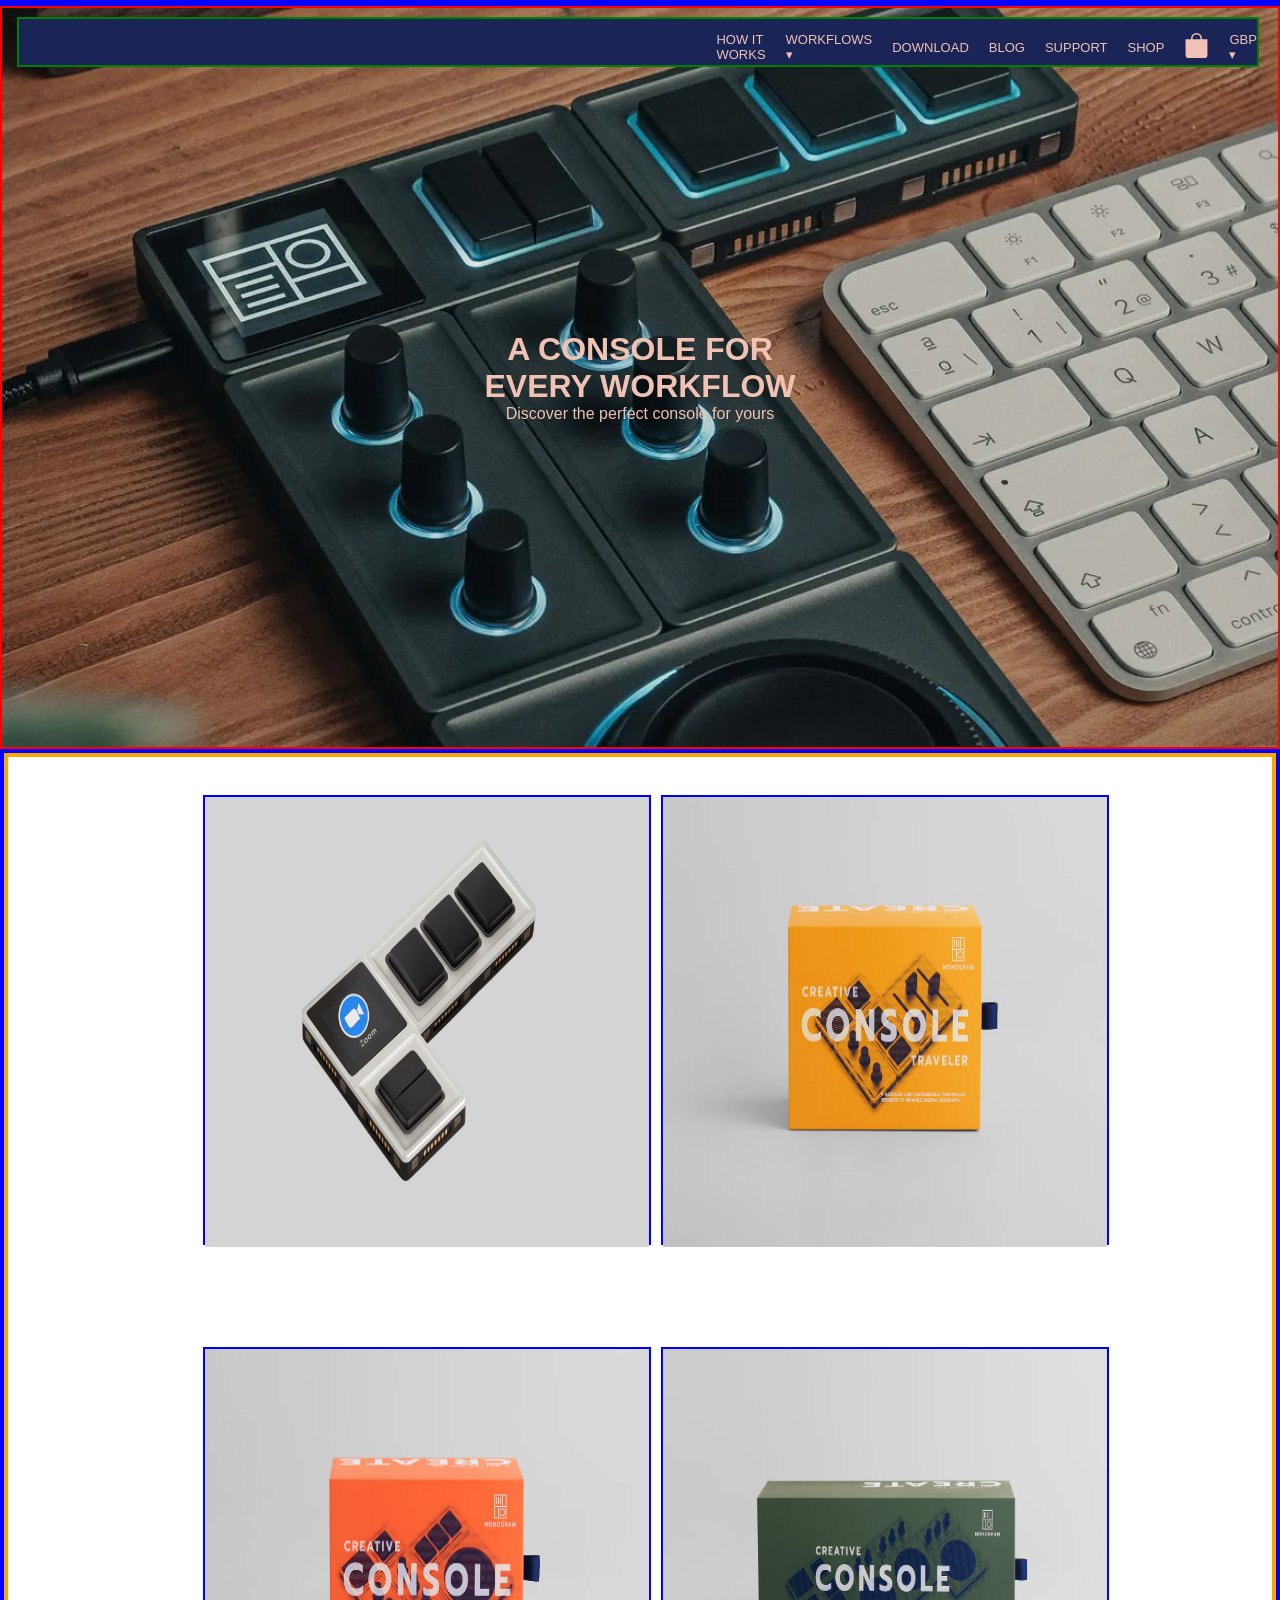
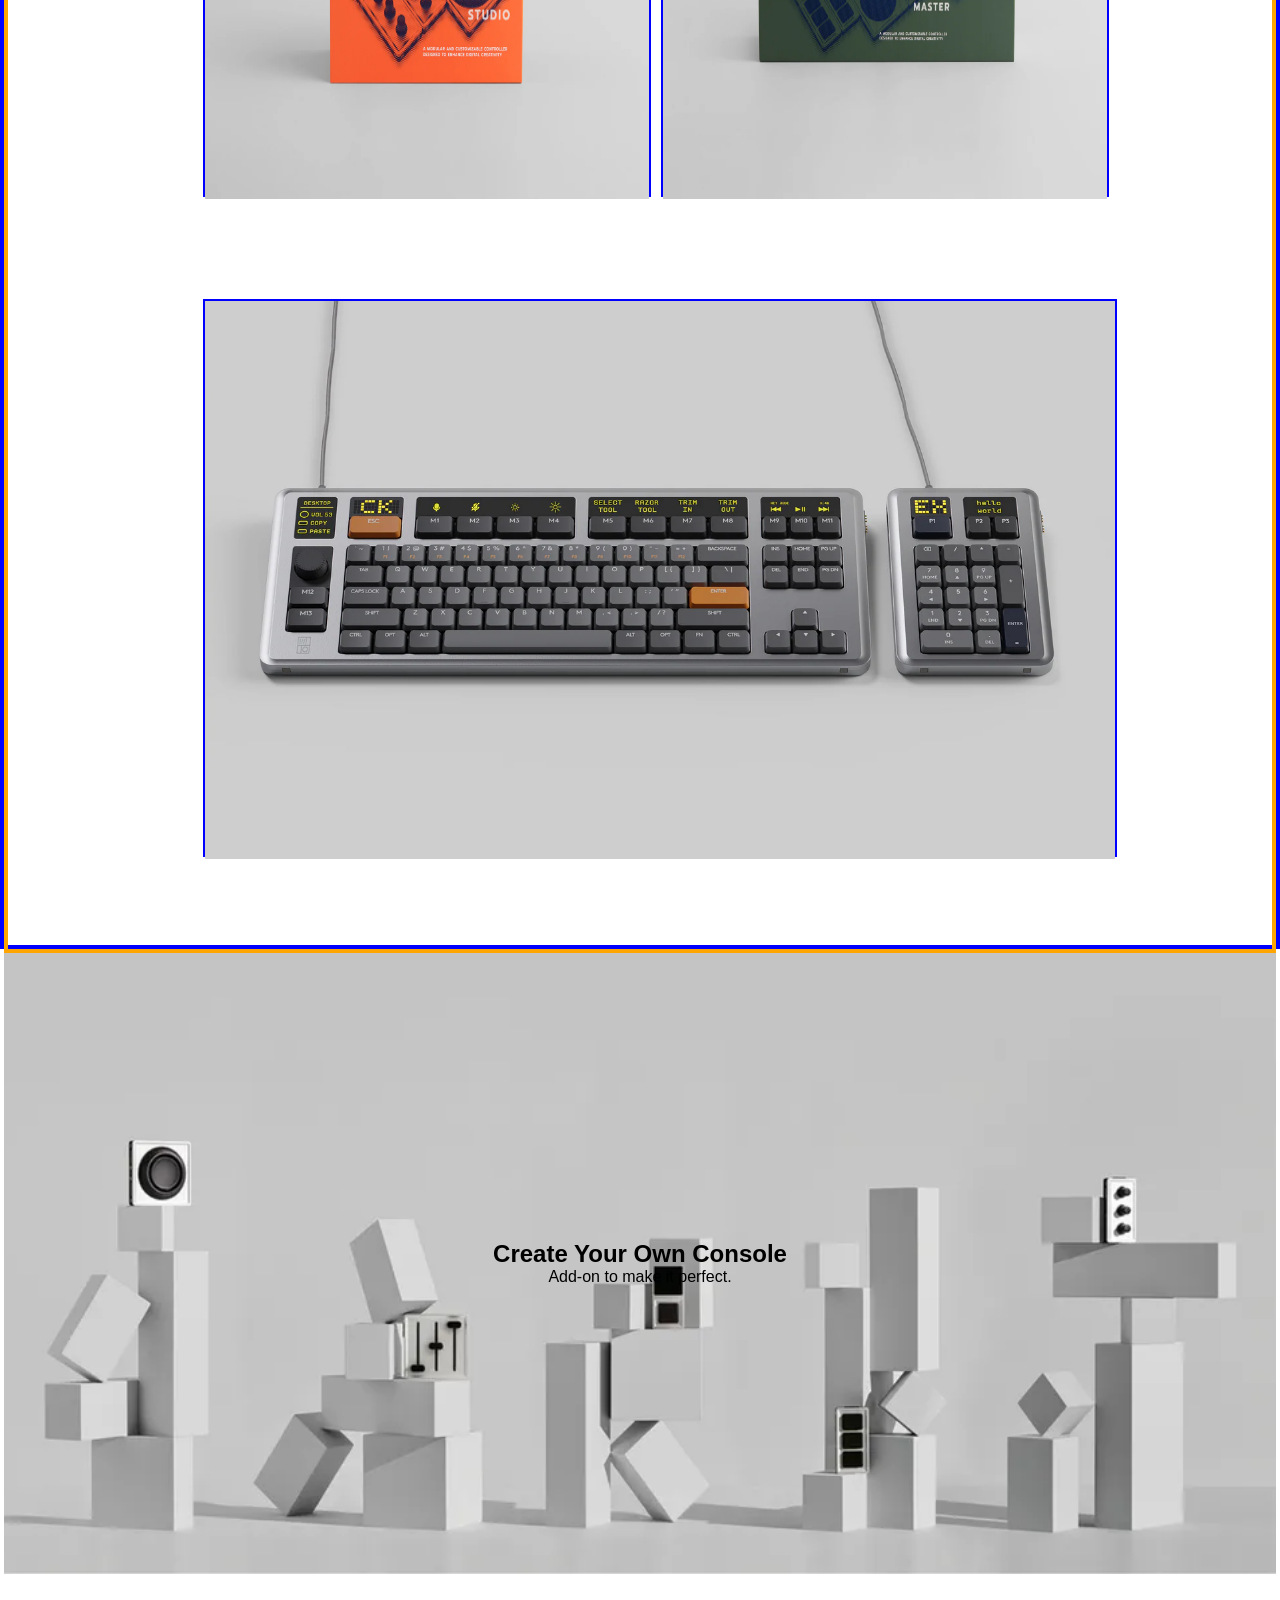
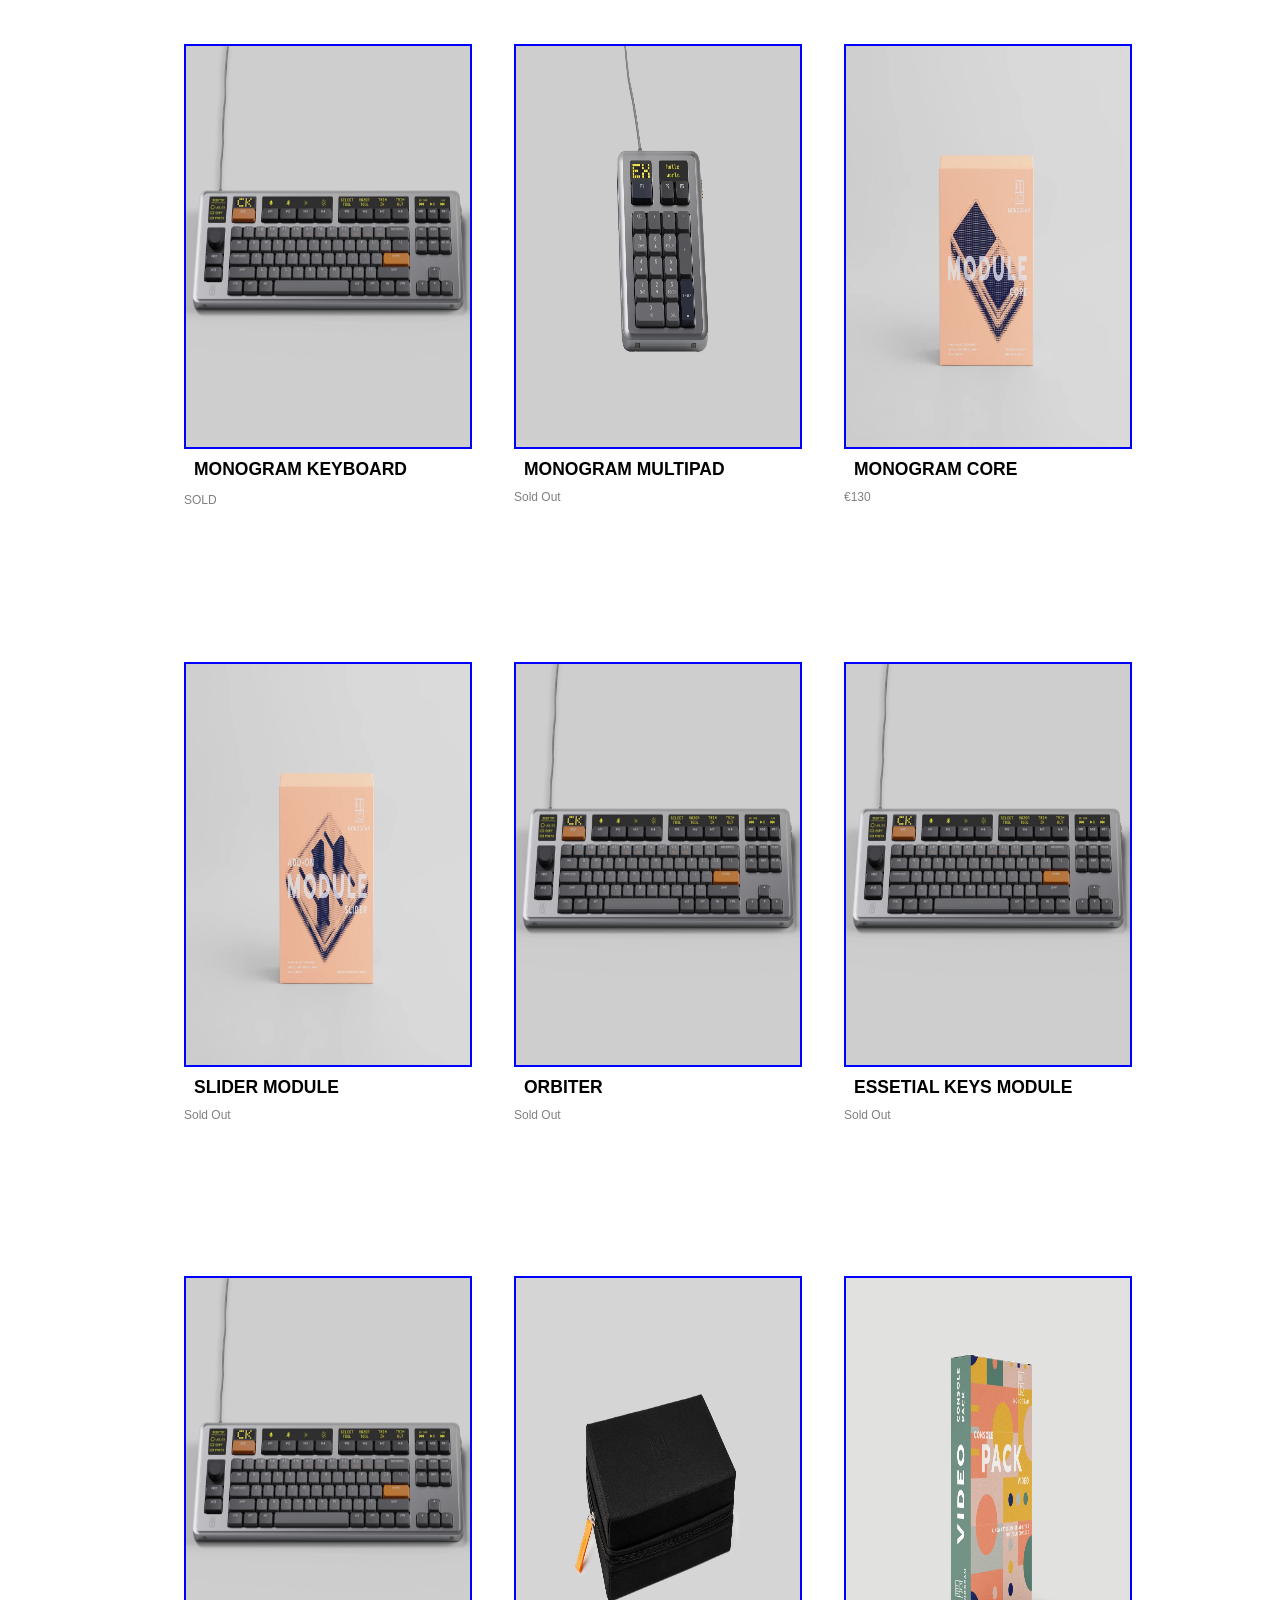
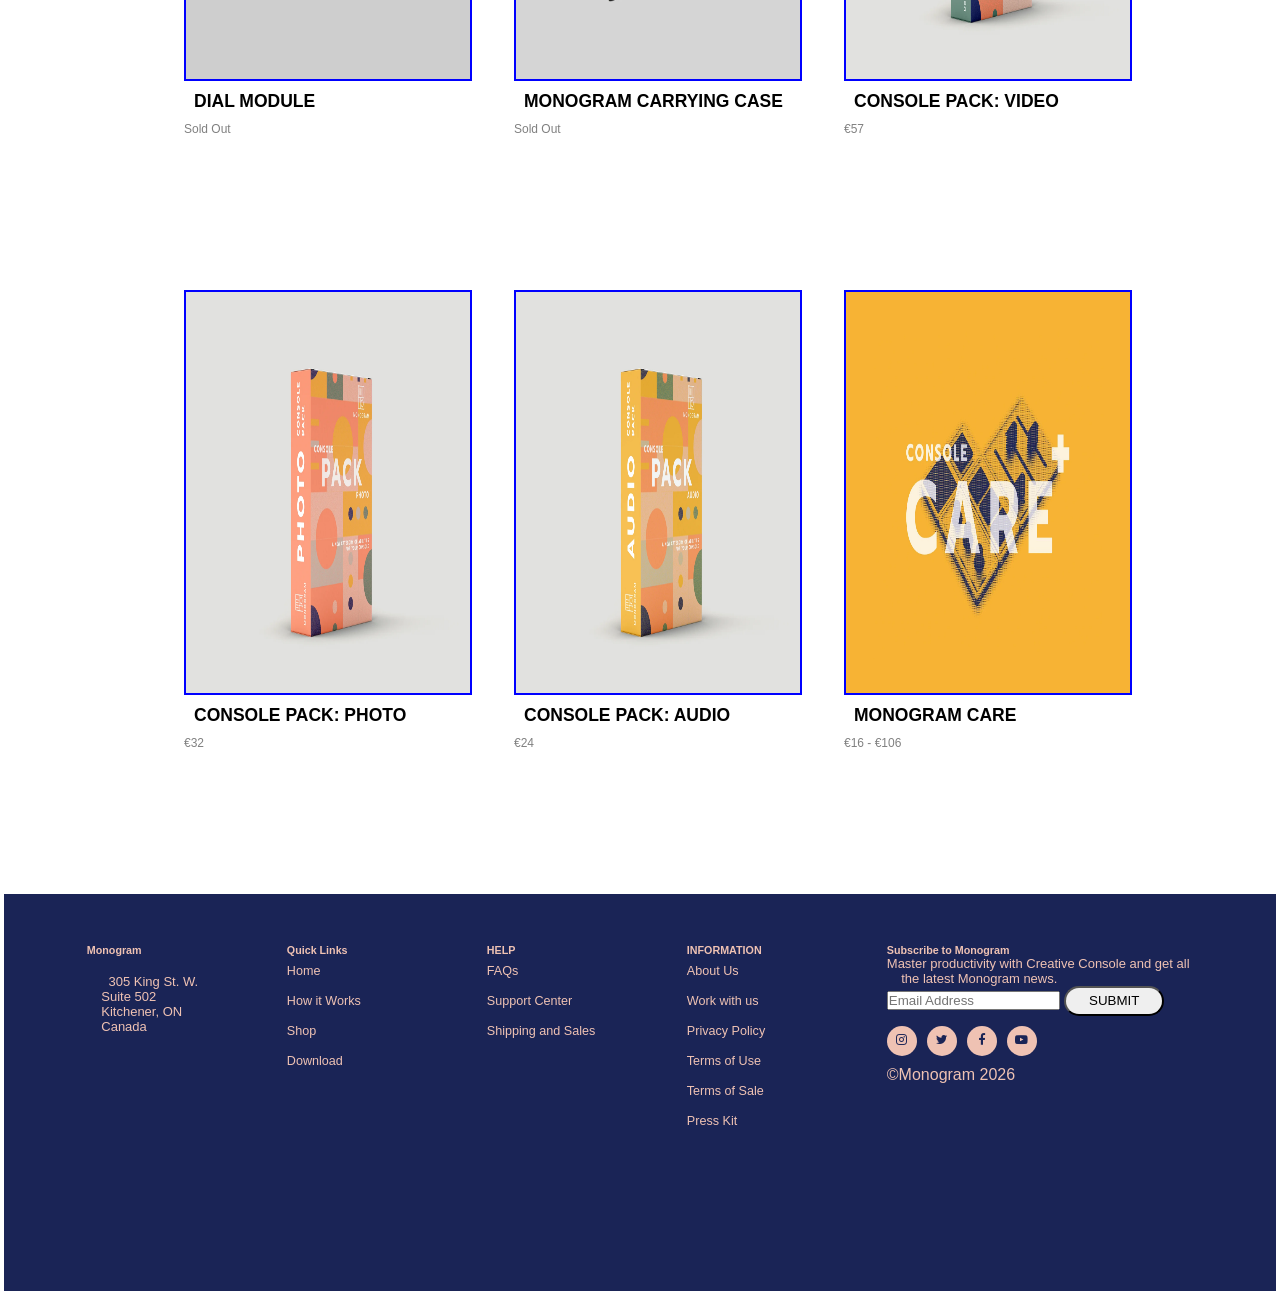
==== commit 510b9857: "Merged test branch with Birra3" ====
--- a/index.html
+++ b/index.html
@@ -20,62 +20,74 @@
 <body>
 
   <!-- This class is for the banner and header idk how to style the navbar inside the banner -->
-  
+  <!-- <div class="icon">
+  <svg="https://monogramcc.com/shop/products/mini-console/"</svg>
+  </div> -->
+
   <div class="all">
-
-
-    
-    
-
-
-
-    </banner>
-
   <header>
 <div class="container">
   <img src="images/log.jpeg" alt="MONOGRAM">
-</div>
-<p class="mon">MONOGRAM</p>
+</div> 
+<div class="mon">MONOGRAM</div>
 <div class="nav">
 <nav>
-
-  
-
-  
-   <li><a href="howworkflows">HOW IT WORKS</a></li> 
-      <li><a href="workflowss">WORKFLOWS</a></li>
-      <!-- <div class="dropdown">
-  <button class="dropbtn">WORKFLOWS</button>
-  <div class="dropdown-content">
-    <a href="#">Link 1</a>
-    <a href="#">Link 2</a>
-    <a href="#">Link 3</a>
-  </div>
-</div> -->
-     <li><a href="download">DOWNLOAD</a></li>
-      <li><a href="blog.html">BLOG</a></li>
-      <li><a href="support.html">SUPPORT</a></li>
-      <li><a href="shop.html">SHOP</a></li>
+  <ul>
+
+    <li><a href="howworkflows">HOW IT WORKS</a></li>
+
+    <!-- WORKFLOWS DROPDOWN -->
+    <li class="dropdown">
+      <a href="workflows">WORKFLOWS ▾</a>
+      <ul class="dropdown-menu">
+        <li><a href="#">AUDIO CONSOLE</a></li>
+        <li><a href="#">PHOTO CONSOLE</a></li>
+        <li><a href="#">VIDEO CONSOLE</a></li>
+        <li><a href="#">MINI CONSOLE</a></li>
+      </ul>
+
+    <li><a href="download">DOWNLOAD</a></li>
+    <li><a href="blog.html">BLOG</a></li>
+    <li><a href="support.html">SUPPORT</a></li>
+    <li><a href="shop.html">SHOP</a></li>
+
+    <!-- BAG ICON -->
+    <li>
       <a href="/cart">
-        <a href="/cart">
-          <svg height="25" width="25" fill="currentColor" class="bi bi-bag" viewBox="0 0 16 16"><path d="M8 1a2.5 2.5 0 0 1 2.5 2.5V4h-5v-.5A2.5 2.5 0 0 1 8 1zm3.5 3v-.5a3.5 3.5 0 1 0-7 0V4H1v10a2 2 0 0 0 2 2h10a2 2 0 0 0 2-2V4h-3.5zM2 5h12v9a1 1 0 0 1-1 1H3a1 1 0 0 1-1-1V5z"></path></svg>
-        </a>
-      <li><a href="gpb.html">GPB</a></li>
-    </nav> 
-    </ul>
+        <svg height="25" width="25" fill="currentColor" viewBox="0 0 16 16">
+          <path d="M8 1a2.5 2.5 0 0 1 2.5 2.5V4h-5v-.5A2.5 2.5 0 0 1 8 1zm3.5 3v-.5a3.5 3.5 0 1 0-7 0V4H1v10a2 2 0 0 0 2 2h10a2 2 0 0 0 2-2V4h-3.5z"/>
+        </svg>
+      </a>
+    </li>
+
+    <!-- DROPDOWN Menu-->
+    <li class="dropdown">
+      <a href="#">GBP ▾</a>
+      <ul class="dropdown-menu">
+        <li><a href="#">USD</a></li>
+        <li><a href="#">CAD</a></li>
+        <li><a href="#">EUR</a></li>
+        <li><a href="#">AUD</a></li>
+        <li><a href="#">KWD</a></li>
+        <li><a href="#">JPY</a></li>
+        <li><a href="#">GBP</a></li>
+      </ul>
+      </li> 
+
+  </ul>
 </nav>
 </div>
+</nav>
   </header>
   <banner>
-
-    <div class="console1">
+  </div>
+
+    <div class="console1 bg-img">
       <h1>A CONSOLE FOR </h1>
       <h1>EVERY WORKFLOW</h1>
         <p>Discover the perfect console for yours</p>
-    <li><a href="#home" ><i class="fa fa-angle-down"></i></a> </li>
     </div>
   </banner>
-
   </div>
 
 
@@ -84,90 +96,31 @@
 
 
   <!-- This is for the images, still trying to style it -->
-   <sect id="home">
-
   <div class="images-section1">
     <div class="images">
-      <div class="images-and-description">
-        <div class="grid">
-          <a href="https://monogramcc.com/shop/products/monogram-keyboard/">
-            <img src="images/image1.webp" class="main">
-            <img src="images/img1hover.webp" class="hovy">
-          </a>
-          <!-- <span class="pre">PRE-ORDER</span> -->
-        </div>
-        <div class="h3andsold">
-          <h3>AUDIO</h3>
-          <span class="price">SOLD</span>
-        </div>
-         <p class="para">Ideal for everyday shortcuts. Adaptable to any workflow.</p>
-      </div>
-      <div class="images-and-description">
-        <div class="grid">
-          <a href="https://monogramcc.com/shop/products/monogram-keyboard/">
-            <img src="images/img2.webp" class="main">
-            <img src="images/img2hover.webp" class="hovy">
-          </a>
-        </div>
-        <div class="h3andsold">
-          <h3>AUDIO</h3>
-          <span class="price">SOLD</span>
-        </div>
-       <p class="para"> Ideal for music & audio. Adaptable to any workflow</p>
-      </div>
-      
-      <div class="images-and-description">
-        <div class="grid">
-          <a href="https://monogramcc.com/shop/products/monogram-keyboard/">
-            <img src="images/img3.webp" class="main">
-            <img src="images/img3hover.webp" class="hovy">
-          </a>
-        </div>
-        <div class="h3andsold">
-          <h3>AUDIO</h3>
-          <span class="price">SOLD</span>
-        </div>
-        Ideal for photo & video. Adaptable to any workflow.
-      </div>
-      <div class="images-and-description">
-        <div class="grid">
-          <a href="https://monogramcc.com/shop/products/monogram-keyboard/">
-            <img src="images/img4.webp" class="main">
-            <img src="images/img5hover.webp" class="hovy">
-          </a>
-          <!-- <span class="pre">PRE-ORDER</span> -->
-        </div>
-        <div class="h3andsold">
-          <h3>AUDIO</h3>
-          <span class="price">SOLD</span>
-        </div>
-       Ideal for Video & Film. Adaptable to any workflow.
-      </div>
-      <div class="images-and-description">
-        <div class="gr">
-          <a href="https://monogramcc.com/shop/products/monogram-keyboard/">
-            <img src="images/img3.webp" class="main">
-            <img src="images/img3hover.webp" class="hovy">
-          </a>
-        </div>
-        <div class="h3andsold">
-          <h3>AUDIO</h3>
-          <span class="price">SOLD</span>
-        </div>
-        Ideal for photo & video. Adaptable to any workflow.
+      <div class="grid">
+        <a href="https://monogramcc.com/shop/products/mini-console/"><img src="images/image1.webp"></a>
+
+      </div>
+      <div class="grid">
+         <a href="https://monogramcc.com/shop/products/mini-console/"><img src="images/img2.webp"></a>
+      </div>
+      <div class="grid">
+         <a href="https://monogramcc.com/shop/products/mini-console/"><img src="images/img3.webp"></a>
+      </div>
+      <div class="grid">
+         <a href="https://monogramcc.com/shop/products/mini-console/"><img src="images/img4.webp"></a>
+      </div>
+      <div class="gr">
+         <a href="#"><img src="images/img5.webp"></a>
       </div>
     </div>
     <div>
-    </sect>
-
-
-
-
       <div class="console2">
-
-        <h1>Create Your Own Console</h1>
-        <p>Add-on to make it perfect.</p>
-
+        <section class="console2">
+          <h1>Create Your Own Console</h1>
+          <p>Add-on to make it perfect.</p>
+        </section>
       </div>
     </div>
 
@@ -178,13 +131,12 @@
             <a href="https://monogramcc.com/shop/products/monogram-keyboard/">
               <img src="images/sec2img.webp" class="main">
               <img src="images/se.webp" class="hovy">
-            </a>
-            <span class="pre">PRE-ORDER</span>
-          </div>
-          <div class="h3andsold">
-            <h3>MONOGRAM KEYBOARD</h3>
-            <span class="price">SOLD</span>
-          </div>
+
+            </a>
+          </div>
+          <h3>MONOGRAM KEYBOARD</h3>
+          <span class="price">SOLD</span>
+
 
         </div>
         <div class="images-and-description">
@@ -194,15 +146,11 @@
               <img src="images/sec2img1hover.webp" class="hovy">
 
             </a>
-            <span class="pre">PRE-ORDER</span>
-          </div>
-
-          <div class="h3andsold">
-            <h3>MONOGRAM MULTIPAD</h3>
-            <p class="price">
-              Sold Out</p>
-           
-          </div>
+          </div>
+          <h3>MONOGRAM MULTIPAD</h3>
+          <p class="price">
+Sold Out</p>
+          <p></p>
         </div>
         <div class="images-and-description">
           <div class="gri">
@@ -210,18 +158,11 @@
               <img src="images/sect2img3.webp" class="main">
               <img src="images/sect2img3hove.webp" class="hovy">
             </a>
-            <span class="pre">PRE-ORDER</span>
-          </div>
-
-          <div class="h3andsold">
-            <h3>MONOGRAM CORE</h3>
-            <div class="pr">
-            <p class="money">
-              &euro;130</p>
-              <p><button class="buttonhov">SHOP NOW</button></p>
-            </div>
-            
-          </div>
+          </div>
+          <h3>MONOGRAM CORE</h3>
+          <p class="price">
+&euro;130</p>
+          <p></p>
         </div>
         <div class="images-and-description">
           <div class="gri">
@@ -229,59 +170,45 @@
               <img src="images/sect2img4.webp" class="main">
               <img src="images/sect2img4hov.webp" class="hovy">
             </a>
-            <span class="pre">PRE-ORDER</span>
-          </div>
-
-          <div class="h3andsold">
-            <h3>SLIDER MODULE</h3>
-            <p class="price">Sold Out</p>
+          </div>
+          <h3>SLIDER MODULE</h3>
+          <p class="price">Sold Out</p>
+          <p></p>
+        </div>
+        <div class="images-and-description">
+          <div class="gri">
+            <a href="https://monogramcc.com/shop/products/monogram-keyboard/">
+              <img src="images/sec2img.webp" class="main">
+              <img src="images/se.webp" class="hovy">
+            </a>
+          </div>
+          <h3>ORBITER</h3>
+        <p class="price">Sold Out</p>
+          <p></p>
+        </div>
+        <div class="images-and-description">
+          <div class="gri">
+            <a href="https://monogramcc.com/shop/products/monogram-keyboard/">
+              <img src="images/sec2img.webp" class="main">
+              <img src="images/se.webp" class="hovy">
+            </a>
             
           </div>
-        </div>
+          <h3>ESSETIAL KEYS MODULE</h3>
+          <p class="price">Sold Out</p>
+          <p></p>
+        </div>
+
         <div class="images-and-description">
           <div class="gri">
             <a href="https://monogramcc.com/shop/products/monogram-keyboard/">
               <img src="images/sec2img.webp" class="main">
               <img src="images/se.webp" class="hovy">
             </a>
-            <span class="pre">PRE-ORDER</span>
-          </div>
-
-          <div class="h3andsold">
-            <h3>ORBITER</h3>
-            <p class="price">Sold Out</p>
-           
-          </div>
-        </div>
-        <div class="images-and-description">
-          <div class="gri">
-            <a href="https://monogramcc.com/shop/products/monogram-keyboard/">
-              <img src="images/f1.webp" class="main">
-              <img src="images/f1ho.webp" class="hovy">
-            </a>
-            <span class="pre">PRE-ORDER</span>
-          </div>
-
-          <div class="h3andsold">
-          <h3>ESSENTIAL KEYS MODULE</h3>
-          <p class="price">Sold Out</p>
-          
-        </div>
-        </div>
-
-        <div class="images-and-description">
-          <div class="gri">
-            <a href="https://monogramcc.com/shop/products/monogram-keyboard/">
-              <img src="images/f2.webp" class="main">
-              <img src="images/f2h.webp" class="hovy">
-            </a>
-            <span class="pre">PRE-ORDER</span>
-          </div>
-           <div class="h3andsold">
+          </div>
           <h3>DIAL MODULE</h3>
           <p class="price">Sold Out</p>
-         
-        </div>
+          <p></p>
         </div>
         <div class="images-and-description">
           <div class="gri">
@@ -289,87 +216,61 @@
               <img src="images/f4.webp" class="main">
               <img src="images/se.webp" class="hovy">
             </a>
-            <span class="pre">PRE-ORDER</span>
-          </div>
-           <div class="h3andsold">
-          <h3>MONOGRAM CARRYING CASE</h3>
-          <p class="price">Sold Out</p>
-         
-        </div>
-        </div>
-        <div class="images-and-description">
-          <div class="gri">
-            <a href="https://monogramcc.com/shop/products/monogram-keyboard/">
-              <img src="images/f5.webp">
-
-            </a>
-
-            <span class="pre">PRE-ORDER</span>
-          </div>
-          <div class="h3andsold">
+           
+          </div>
+           <h3>MONOGRAM CARRYING CASE</h3>
+           <p class="price">Sold Out</p>
+           <p></p>
+        </div>
+        <div class="images-and-description">
+          <div class="gri">
+            <a href="https://monogramcc.com/shop/products/monogram-keyboard/">
+              <img src="images/f5.webp" class="main">
+              <img src="images/se.webp" class="hovy">
+            </a>
+          </div>
           <h3>CONSOLE PACK: VIDEO</h3>
-          <div class="pr">
-            <p class="money">
-              &euro;57</p>
-              <p><button class="buttonhov">SHOP NOW</button></p>
-            </div>
-        </div></div>
-        <div class="images-and-description">
-          <div class="gri">
-            <a href="https://monogramcc.com/shop/products/monogram-keyboard/">
-              <img src="images/f6.webp">
-
-            </a>
-            <span class="pre">PRE-ORDER</span>
-
-          </div>
-          <div class="h3andsold">
-            <h3>CONSOLE PACK: PHOTO</h3>
-           <div class="pr">
-            <p class="money">
-              &euro;32</p>
-              <p><button class="buttonhov">SHOP NOW</button></p>
-            </div>
-          </div>
-        </div>
-        <div class="images-and-description">
-          <div class="gri">
-            <a href="https://monogramcc.com/shop/products/monogram-keyboard/">
-              <img src="images/f7.webp">
-            </a>
-            <span class="pre">PRE-ORDER</span>
-
-          </div>
-          <div class="h3andsold">
-            <h3>CONSOLE PACK: AUDIO</h3>
-            <div class="pr">
-            <p class="money">
-              &euro;24</p>
-              <p><button class="buttonhov">SHOP NOW</button></p>
-            </div>
-          </div>
-        </div>
-        <div class="images-and-description">
-          <div class="gri">
-            <a href="https://monogramcc.com/shop/products/monogram-keyboard/">
-              <img src="images/f8.webp" class="main">
-              <img src="images/f8h.webp" class="hovy">
-            </a>
-            <span class="pre">PRE-ORDER</span>
-          </div>
-          <div class="h3andsold">
-            <h3>MONOGRAM CARE</h3>
-           <div class="pr">
-            <p class="money">
-              &euro;16- &euro;106</p>
-              <p><button class="buttonhov">SHOP NOW</button></p>
-            </div>
-          </div>
-        </div>
-
-
-      </div>
-
+          <p class="price">&euro;57</p>
+          <p></p>
+        </div>
+        <div class="images-and-description">
+          <div class="gri">
+            <a href="https://monogramcc.com/shop/products/monogram-keyboard/">
+              <img src="images/f6.webp" class="main">
+              <img src="images/se.webp" class="hovy">
+            </a>
+            
+          </div>
+          <h3>CONSOLE PACK: PHOTO</h3>
+          <p class="price">&euro;32</p>
+          <p></p>
+        </div>
+        <div class="images-and-description">
+        <div class="gri">
+          <a href="https://monogramcc.com/shop/products/monogram-keyboard/">
+            <img src="images/f7.webp" class="main">
+          </a>
+          
+        </div>
+        <h3>CONSOLE PACK: AUDIO</h3>
+       <p class="price">&euro;24</p>
+        <p></p>
+        </div>
+        <div class="images-and-description">
+        <div class="gri">
+          <a href="https://monogramcc.com/shop/products/monogram-keyboard/">
+            <img src="images/f8.webp" class="main">
+            <img src="images/f8h.webp" class="hovy">
+          </a>
+          </div>
+          <h3>MONOGRAM CARE</h3>
+          <p class="price">&euro;16 - &euro;106</p>
+          <p></p>
+        </div>
+
+
+      </div>
+      
 
 
 
@@ -379,14 +280,17 @@
 
         <div class="mono">
 
-          <p class="titles">Monogram</p><br>
-          <pre class="prey">305 King St. W.
-Suite 502
-Kitchener, ON
-Canada</pre>
+          <h6>Monogram</h6>
+          <br>
+    <pre>
+      305 King St. W.
+    Suite 502
+    Kitchener, ON
+    Canada
+  </pre>
         </div>
         <div class="quicklinks">
-          <p class="titles">Quick Links</p><br>
+          <h6>Quick Links</h6>
           <ul>
             <li><a href="Home">Home</a></li>
             <li><a href="How it Works">How it Works</a></li>
@@ -395,14 +299,13 @@
           </ul>
         </div>
         <div class="help">
-          <p class="titles">HELP</p><br>
+          <h6>HELP</h6>
           <li><a href="FAQs">FAQs</a></li>
           <li><a href="Support Center">Support Center</a></li>
           <li><a href="Shipping and Sales">Shipping and Sales</a></li>
         </div>
         <div class="info">
-          <p class="titles">INFORMATION</p>
-          <br>
+          <h6>INFORMATION</h6>
           <li><a href="About Us">About Us</a></li>
           <li><a href="Work with us">Work with us</a></li>
           <li><a href="Privacy Policy">Privacy Policy</a></li>
@@ -413,21 +316,21 @@
 
 
         <div class="contact">
-          <p class="titles">Subscribe to Monogram</p><br>
-          <p>Master productivity with Creative Console and get all <br>
-            the latest Monogram news.</p>
+          <h6>Subscribe to Monogram</h6>
+          <pre>Master productivity with Creative Console and get all 
+    the latest Monogram news.</pre>
           <form>
             <input type="text" placeholder="Email Address">
             <button class="submit">SUBMIT</button>
           </form>
           <div class="icon-space">
-            <li class="icon"><a href="#" class="fa fa-instagram"></a></li>
-            <li class="icon"><a href="#" class="fa fa-twitter"></a></li>
-            <li class="icon"><a href="#" class="fa fa-facebook"></a></li>
-            <li class="icon"><a href="#" class="fa fa-youtube-play"></a></li>
-
-            </li>
-          </div>
+          <li class="icon"><a href="#" class="fa fa-instagram"></a></li>
+          <li class="icon"><a href="#" class="fa fa-twitter"></a></li>
+          <li class="icon"><a href="#" class="fa fa-facebook"></a></li>
+          <li class="icon"><a href="#" class="fa fa-youtube-play"></a></li>
+
+    
+           </div>
 
           <p>&copy;Monogram 2026</p>
         </div>
--- a/styles.css
+++ b/styles.css
@@ -1,19 +1,59 @@
 *{
-    margin: 0;
-    padding:0;
-    box-sizing: border-box;
-    font-family: prompt, sans-serif;
-    
-}
+  margin: 0;
+  padding:0;
+  box-sizing: border-box;
+  font-family: prompt, sans-serif;
+}
+ 
 .container img{
-  height: 39px; 
-  width: 50px;
+  height: 39px;
+  width:50px;
+
+}
+.container{
+  padding-right: 46%;
+  color: #EFC2B3;
+}
+/* Navbar layout */
+nav ul {
+  display: flex;
+  list-style: none;
+  gap: 20px;
+  align-items: center;
   
-
-}
-
-.mon{
-  padding-right: 700px;
+}
+
+/* Dropdown container */
+.dropdown {
+  position: relative;
+}
+
+/* Hidden menu */
+.dropdown-menu {
+  display: none;
+  position: absolute;
+  top: 100%;
+  left: 0;
+  background: white;
+  border: 1px solid #ccc;
+  min-width: 160px;
+}
+
+/* Dropdown links */
+.dropdown-menu li {
+  display: block;
+}
+
+.dropdown-menu a {
+  display: block;
+  padding: 10px;
+  color: black;
+  text-decoration: none;
+}
+
+/* Show on hover */
+.dropdown:hover .dropdown-menu {
+  display: block;
 }
 nav{
   display: flex;
@@ -31,7 +71,7 @@
     height: 50px; 
     background-color: #1a2456;
     display: flex;
-    justify-content: center;
+    justify-content: end;
     align-items:center;
     gap:20px;
     position: fixed;
@@ -39,12 +79,13 @@
     z-index: 1000;
     padding-top: 20px;
     padding-bottom: 10px;
-
-}
-.all{
+    
+
+}
+.all {
   border:3px solid blue;
- height: 92.5vh;
-  background-image: url(images/shop_cta_xl_896f6b8270\ \(3\).webp);
+  /* height:142.5px; */
+  background-image: url("images/shop_cta_xl_896f6b8270\ \(3\).webp");
   background-position: center;
   background-repeat: no-repeat;
   background-size: cover;
@@ -54,7 +95,15 @@
 
 }
 
-
+.mon{
+  padding-right:700px;
+}
+.bg-img {
+  background-image: url("images/shop_cta_xl_896f6b8270\ \(3\).webp");
+  background-position: center;
+  background-repeat: no-repeat;
+  background-size: cover;
+}
 
 .console1{
    border:2px solid green;
@@ -67,28 +116,23 @@
     align-items: center;
     flex-direction: column;
     
-  
-}
-
-.arrow{
-  border: 2px solid red;
- 
-}
-
-.console1 a{
-  color: white;
-  
-}
-
-
+    
+}
+
+.images-section1{
+  border:4px solid blue;
+  height: 200vh;
+}
 
 .images{
     display: grid;
    grid-template-columns: 35vw 35vw;
     gap:10px;
     padding-left: 195px;
+
+
     padding-top: 38px;
-    object-fit: cover;
+    /* padding: 0px 10px 10px 10px; */
     border: 4px solid orange;
     height: 200vh;
     /* overflow: hidden; */
@@ -103,38 +147,9 @@
 
 }
 
-/* .grid img{
+.grid img{
   width: 100%;
   height: 50vh;
-} */
-.grid {
-  position: relative;
-  overflow: hidden;
-}
-
-.grid img {
-  width: 100%;
-  height: 50vh;
-  position: absolute;
-  top: 0;
-  left: 0;
-  transition: opacity 0.3s ease;
-}
-
-.grid .main {
-  opacity: 1;
-}
-
-.grid .hovy {
-  opacity: 0;
-}
-
-.grid:hover .main {
-  opacity: 0;
-}
-
-.grid:hover .hovy {
-  opacity: 1;
 }
 
 .gr{
@@ -149,62 +164,23 @@
   object-fit: cover;
 }
 
-.gr {
-  position: relative;
-  overflow: hidden;
-}
-
-.gr img {
-  width: 100%;
-  height: 62vh;
-  position: absolute;
-  top: 0;
-  left: 0;
-  transition: opacity 0.3s ease;
-}
-
-.gr .main {
-  opacity: 1;
-}
-
-.gr .hovy {
-  opacity: 0;
-}
-
-.gr:hover .main {
-  opacity: 0;
-}
-
-.gr:hover .hovy {
-  opacity: 1;
-}
 
 
 
 
 
 .console2{
-  border:9px solid black;
+  /* border:9px solid black; */
   height: 69vh;
   display: flex;
-  justify-content: start;
+  justify-content: center;
   align-items: center;
   flex-direction: column;
-  background-image: url(images/shop-banner-module.webp);
+  background-image: url(images/banner2);
   background-position:center;
   background-repeat: no-repeat;
   background-size: cover;
-  object-fit: cover;
-  color:#1a2456;
-  padding-top: 30px;
  
-}
-
-
-
-.console2, h1{
-  font-size: 37.5px;
-  letter-spacing: 5px;
 }
 
 .image{
@@ -216,8 +192,6 @@
   padding-left: 180px;
   padding-right: 200px;
   padding-top: 70px;
-  object-fit: cover;
-  overflow: hidden;
 }
 
 
@@ -257,9 +231,6 @@
 
 .gri:hover .hovy{
   opacity: 1;
- 
-  transform: 0.3s ease;
-
 }
 
 h3{
@@ -268,83 +239,13 @@
 }
 
 .price{
-  font-size: 15px;
+  font-size: 12px;
   color: gray;
-  padding-top: 8px;
-
-}
-
-
-.money{
-  font-size: 15px;
-  color: gray;
-  padding-top: 8px;
-   position: relative;  
-  overflow: hidden;    
-}
-.money{
-  padding-left: 90px;
-}
-.pr img{
-  width: 100%;
-  height: 45vh;
-  position: absolute;
-  top: 0;
-  left: 0;
-  transition: opacity 0.3s ease;
-}
-
-.money {
-  opacity: 1;
-  transition: 0.3s;
-}
-
-.buttonhov {
-  opacity: 0;
-  transition: 0.3s;
-}
-
-
-.pr:hover .money {
-  opacity: 0;
-}
-
-.pr:hover .buttonhov {
-  opacity: 1;
-
-}
-
-.pr, .buttonhov{
-  margin-left:50px;
-  margin-bottom: -100px;
-}
-.buttonhov{
-  background-color: #1a2456;
-  width: 100px;
-  height: 30px;
-  border-radius: 20px;
-  color:white;
-  font-weight: bold;
-  
-  
-}
-
-
-
-
-/* .banner{
+}
+.banner{
     border: 2px solid red;
     height: 82.5vh;
     width:100vw;
-    
-} */
-
-.h3andsold{
-  width: 23vw;
-  border:2px solid yellow;
-  display: flex;
-  flex-direction: row;
-  justify-content: space-between;
 }
 
 /* This is the footer section */
@@ -356,38 +257,9 @@
   display: flex;
     flex-wrap: wrap;
     justify-content: center;
-
+color: #EFC2B3;
   padding: 50px;
 }
-
-.card {
-  position: relative;
-}
-
-.card img {
-  width: 100%;
-  display: block;
-}
-
-.pre {
-  position: absolute;
-  top: 15px;
-  left: 250px;
-  background: #ff8d6b;
-  color: white;
-  padding: 7px 10px;
-  color: #212529;
-  font-size: 12px;
-  font-weight: bold;
-  
-}
-
-.prey{
-line-height: 20px;
-color:#EFC2B3;
-}
-
-
 
 .mono, .quicklinks, .help, .info, .contact {
   gap: 10px;
@@ -395,23 +267,30 @@
  
 }
 
-.titles {
-  color: #efc2b3;
-  font-size: 12px;
-  font-weight: bold;
- 
-}
+.h6 {
+  color: #EFC2B3;
+  font: 12px prompt;
+  font-family: Verdana, Geneva, Tahoma, sans-serif;
+}
+
+pre{
+  font-size: small;
+  padding: right;
+}
+
 
 
 footer li {
   list-style: none;
   font-size: 12.6px;
   line-height: 30px;
+  
 }
 
 footer a {
   text-decoration: none;
   color: #efc2b3;
+
 }
 
 .icon-space {
@@ -438,46 +317,9 @@
   border-radius: 15px;
   width: 100px;
   height: 30px;
-  border: 1px solid black;
-  background-color: #efc2b3;
-}
-
-input{
-  background-color: transparent;
-  border: 1px solid #efc2b3;
-  height: 30px;
-  width:50%;
 }
 
 @media(max-width:1200px){
-.images{
-  height: 400%;
-    display: grid;
-   grid-template-columns: 80vw;
-     gap:30px;
-  padding-left: 100px;
-  padding-right: 200px;
-  padding-bottom: 20px;
-}
-
-.grid{
-  border: 2px solid blue;
-  width: 90%;
-  height: 45vh;
-}
-
-.gr{
-  width: 90%;
-  height: 62vh;
-  border: 2px solid blue;
-}
-
-.gr img{
-  width: 100%;
-  height: 50vh;
-  object-fit: cover;
-}
-
  .image{
   grid-template-columns: 80vw ;
   height: 550%;
@@ -493,22 +335,4 @@
   width: 90%;
   height: 45vh;
 }
-
-.pre {
-  position: absolute;
-  top: 7px;
-  left: 450px;
-  background: #ff8d6b;
-  color: white;
-  padding: 7px 10px;
-  color: #212529;
-  font-size: 12px;
-  font-weight: bold;
-}
-footer{
-  height: 60vh;
-  
-}
-
-
 }
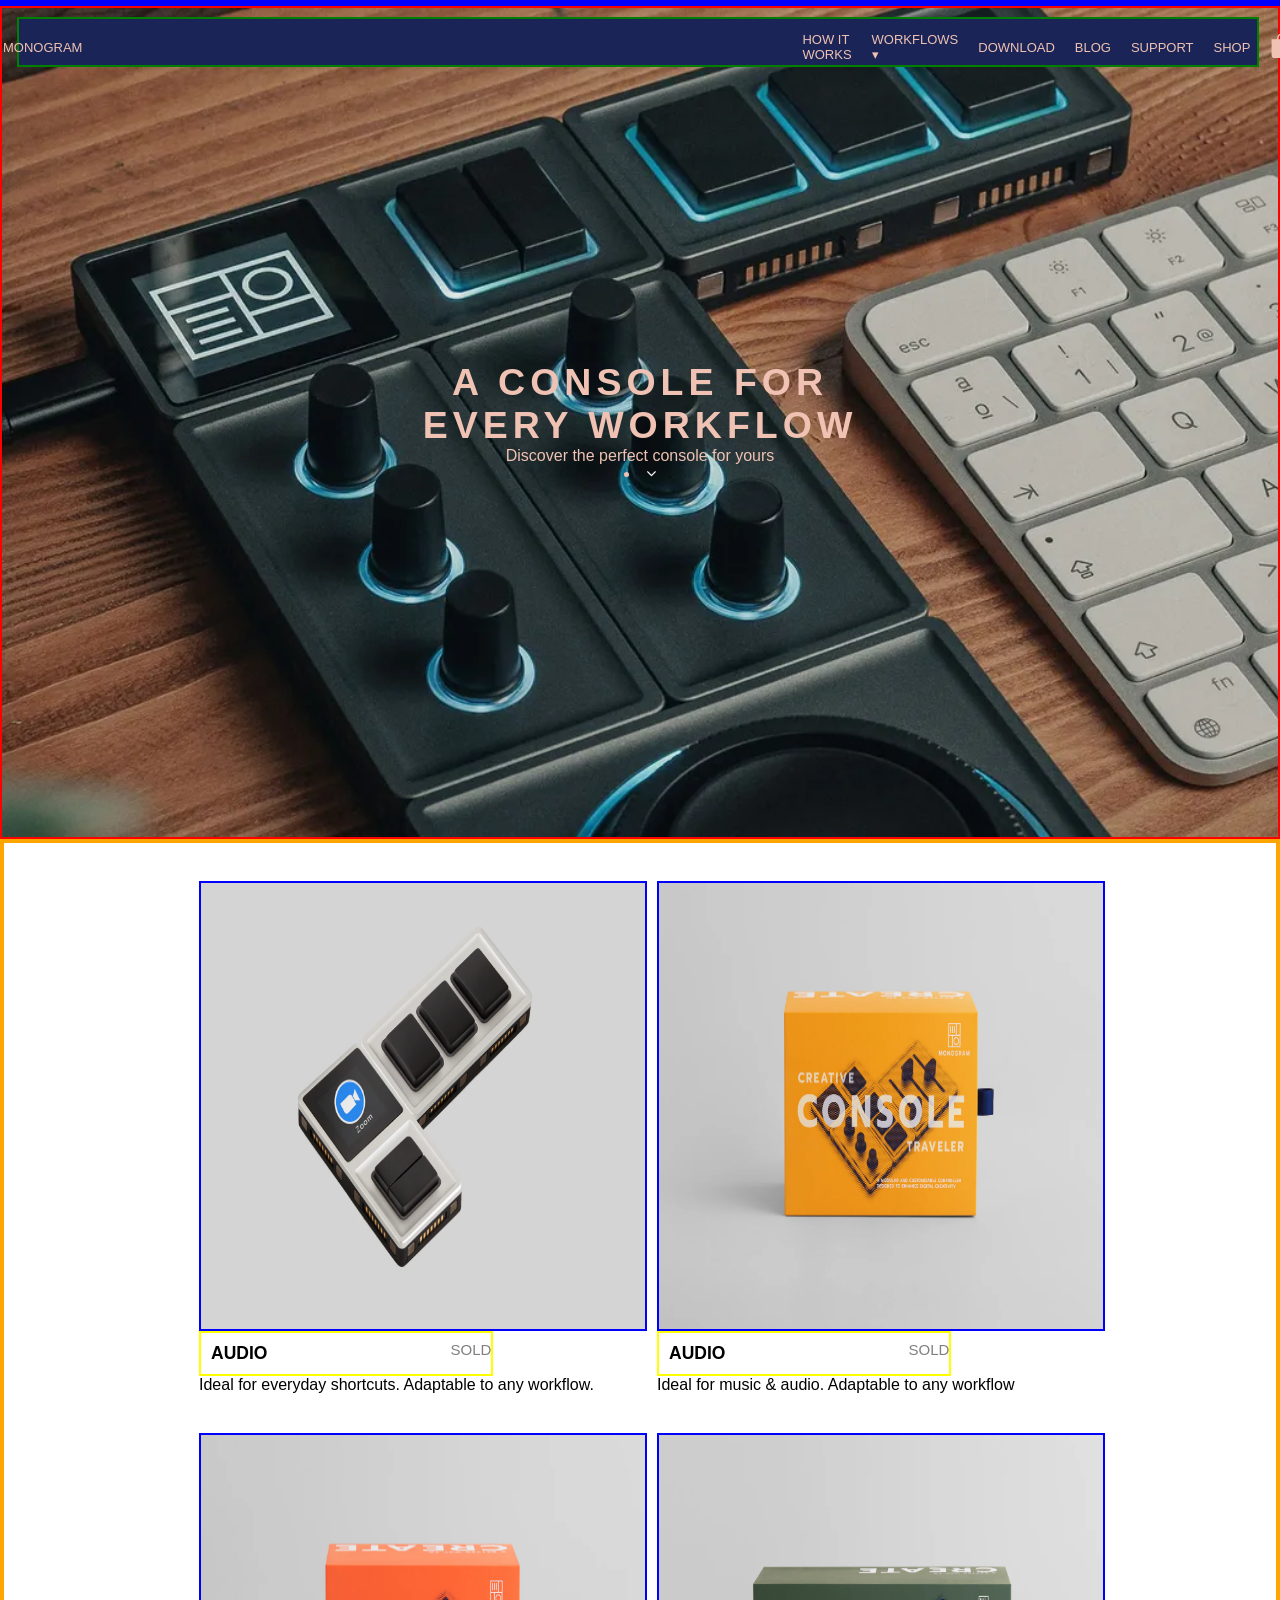
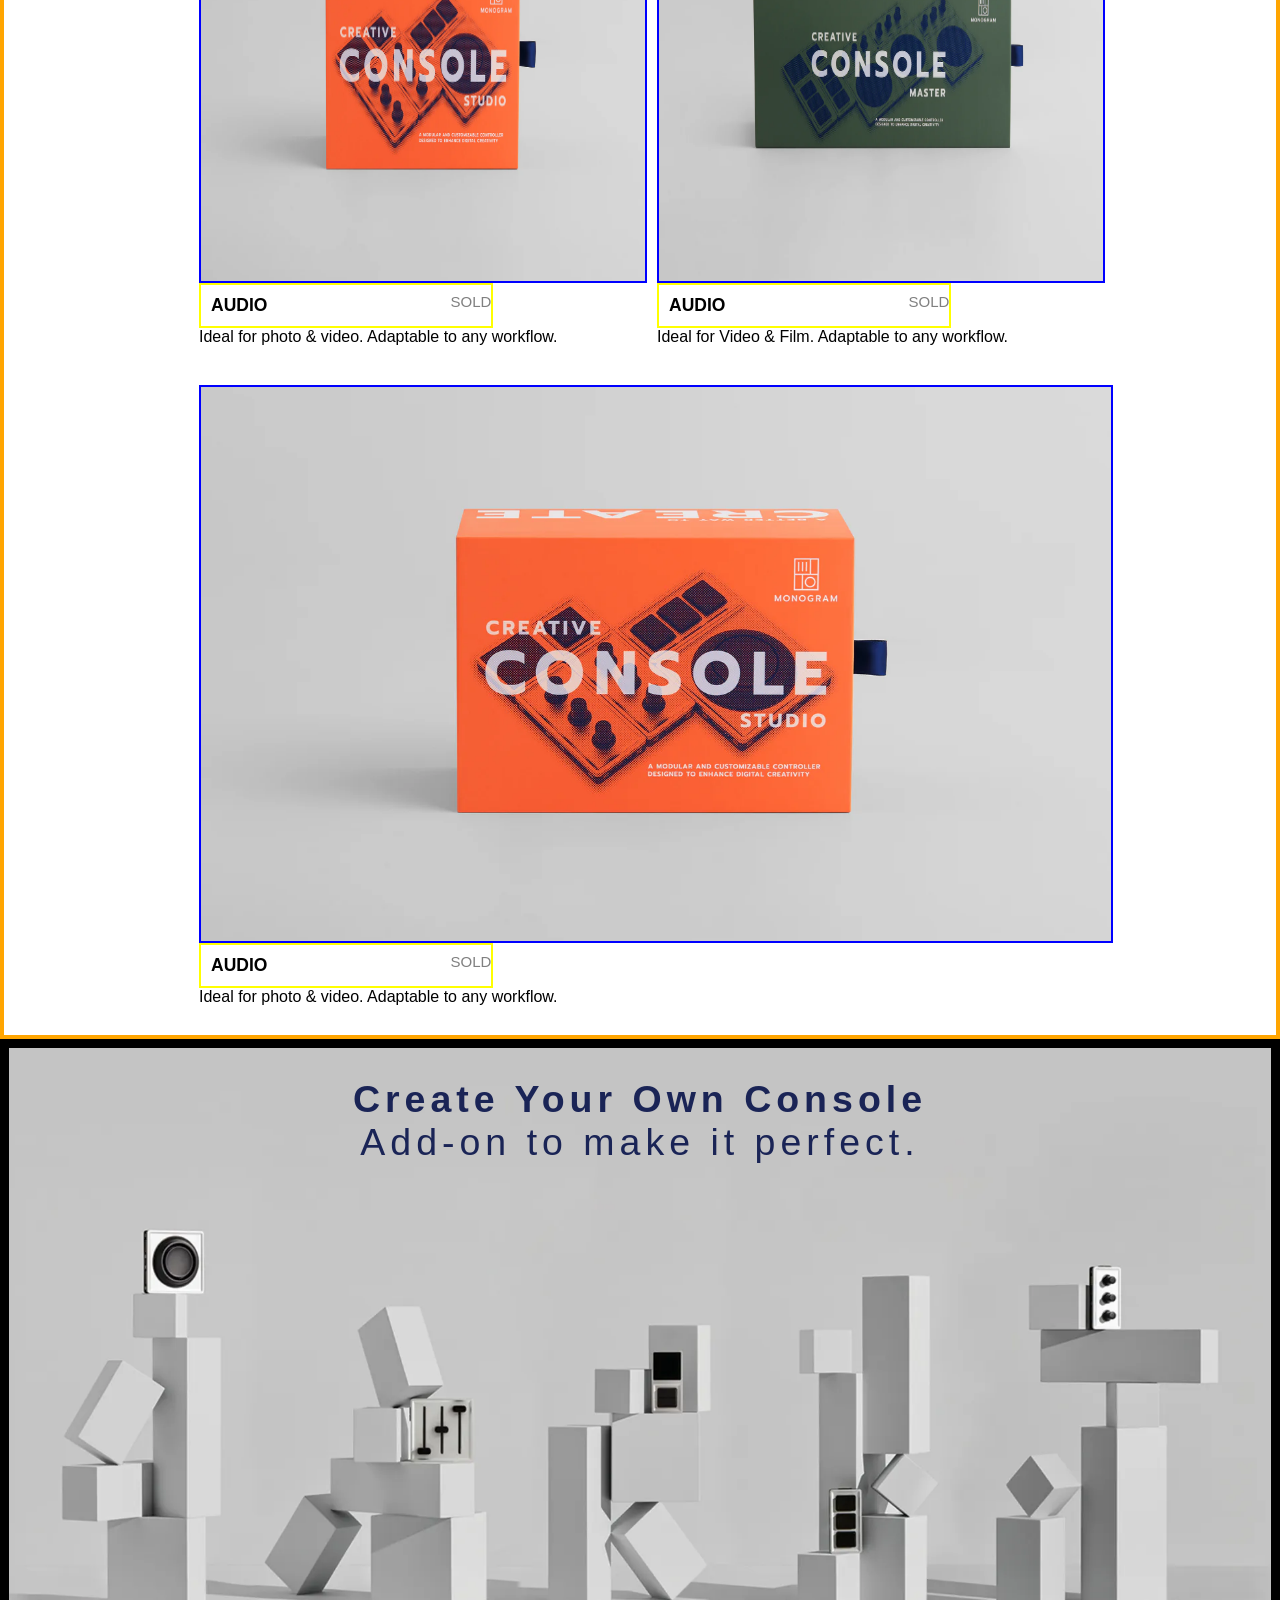
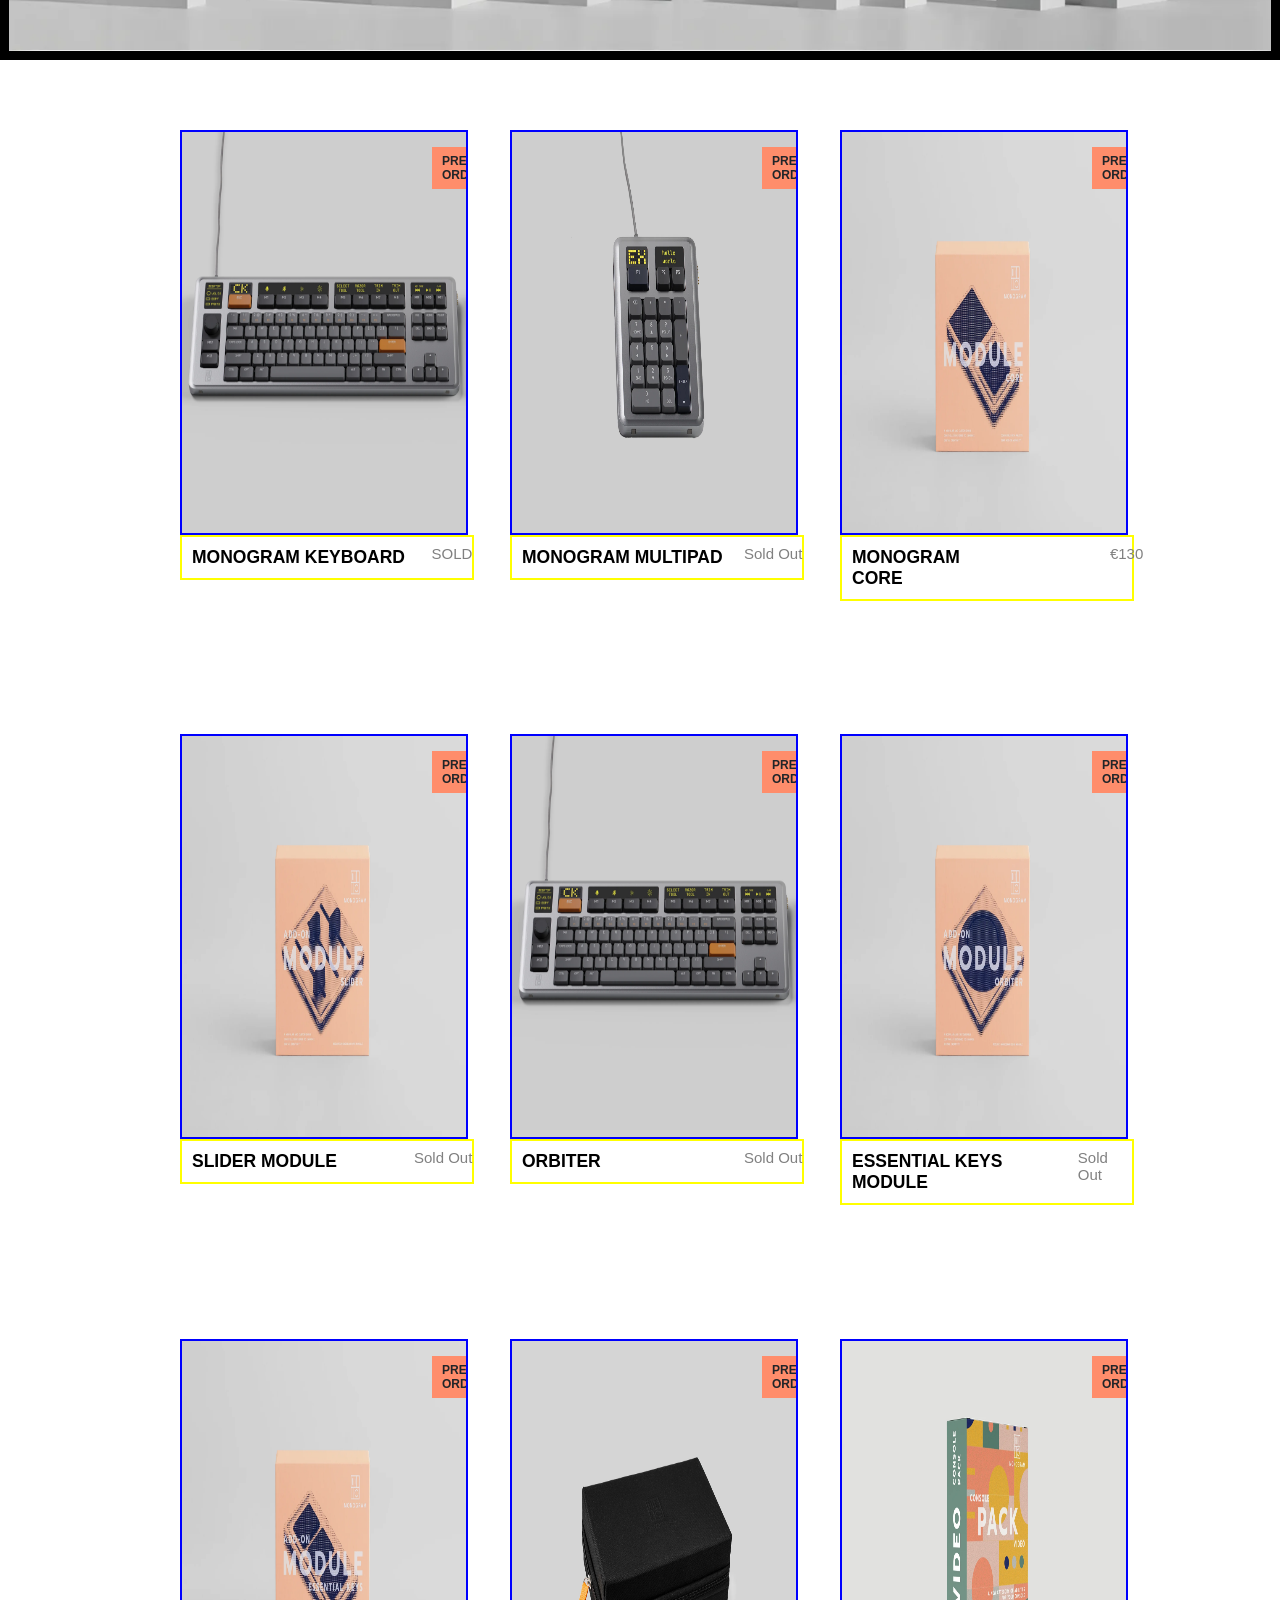
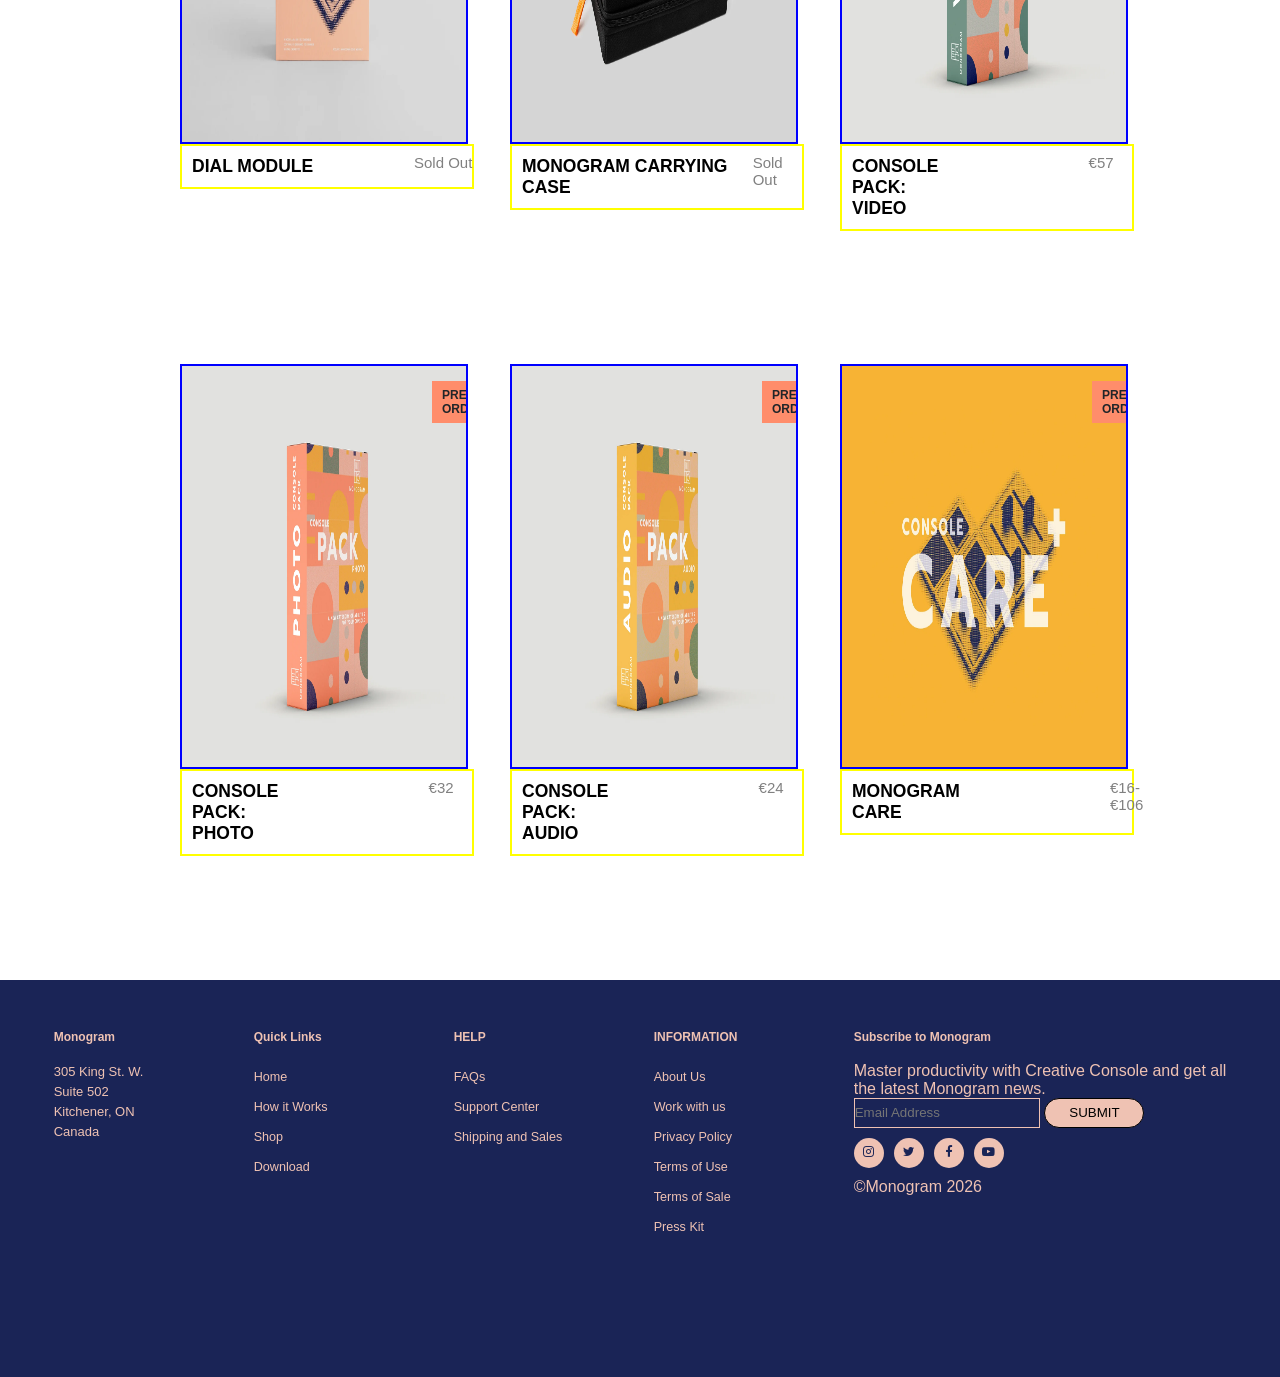
==== commit b9b5e7e3: "Fixed the merges" ====
--- a/index.html
+++ b/index.html
@@ -20,11 +20,9 @@
 <body>
 
   <!-- This class is for the banner and header idk how to style the navbar inside the banner -->
-  <!-- <div class="icon">
-  <svg="https://monogramcc.com/shop/products/mini-console/"</svg>
-  </div> -->
-
+  
   <div class="all">
+
   <header>
 <div class="container">
   <img src="images/log.jpeg" alt="MONOGRAM">
@@ -86,8 +84,10 @@
       <h1>A CONSOLE FOR </h1>
       <h1>EVERY WORKFLOW</h1>
         <p>Discover the perfect console for yours</p>
+    <li><a href="#home" ><i class="fa fa-angle-down"></i></a> </li>
     </div>
   </banner>
+
   </div>
 
 
@@ -96,31 +96,90 @@
 
 
   <!-- This is for the images, still trying to style it -->
+   <sect id="home">
+
   <div class="images-section1">
     <div class="images">
-      <div class="grid">
-        <a href="https://monogramcc.com/shop/products/mini-console/"><img src="images/image1.webp"></a>
-
-      </div>
-      <div class="grid">
-         <a href="https://monogramcc.com/shop/products/mini-console/"><img src="images/img2.webp"></a>
-      </div>
-      <div class="grid">
-         <a href="https://monogramcc.com/shop/products/mini-console/"><img src="images/img3.webp"></a>
-      </div>
-      <div class="grid">
-         <a href="https://monogramcc.com/shop/products/mini-console/"><img src="images/img4.webp"></a>
-      </div>
-      <div class="gr">
-         <a href="#"><img src="images/img5.webp"></a>
+      <div class="images-and-description">
+        <div class="grid">
+          <a href="https://monogramcc.com/shop/products/monogram-keyboard/">
+            <img src="images/image1.webp" class="main">
+            <img src="images/img1hover.webp" class="hovy">
+          </a>
+          <!-- <span class="pre">PRE-ORDER</span> -->
+        </div>
+        <div class="h3andsold">
+          <h3>AUDIO</h3>
+          <span class="price">SOLD</span>
+        </div>
+         <p class="para">Ideal for everyday shortcuts. Adaptable to any workflow.</p>
+      </div>
+      <div class="images-and-description">
+        <div class="grid">
+          <a href="https://monogramcc.com/shop/products/monogram-keyboard/">
+            <img src="images/img2.webp" class="main">
+            <img src="images/img2hover.webp" class="hovy">
+          </a>
+        </div>
+        <div class="h3andsold">
+          <h3>AUDIO</h3>
+          <span class="price">SOLD</span>
+        </div>
+       <p class="para"> Ideal for music & audio. Adaptable to any workflow</p>
+      </div>
+      
+      <div class="images-and-description">
+        <div class="grid">
+          <a href="https://monogramcc.com/shop/products/monogram-keyboard/">
+            <img src="images/img3.webp" class="main">
+            <img src="images/img3hover.webp" class="hovy">
+          </a>
+        </div>
+        <div class="h3andsold">
+          <h3>AUDIO</h3>
+          <span class="price">SOLD</span>
+        </div>
+        Ideal for photo & video. Adaptable to any workflow.
+      </div>
+      <div class="images-and-description">
+        <div class="grid">
+          <a href="https://monogramcc.com/shop/products/monogram-keyboard/">
+            <img src="images/img4.webp" class="main">
+            <img src="images/img5hover.webp" class="hovy">
+          </a>
+          <!-- <span class="pre">PRE-ORDER</span> -->
+        </div>
+        <div class="h3andsold">
+          <h3>AUDIO</h3>
+          <span class="price">SOLD</span>
+        </div>
+       Ideal for Video & Film. Adaptable to any workflow.
+      </div>
+      <div class="images-and-description">
+        <div class="gr">
+          <a href="https://monogramcc.com/shop/products/monogram-keyboard/">
+            <img src="images/img3.webp" class="main">
+            <img src="images/img3hover.webp" class="hovy">
+          </a>
+        </div>
+        <div class="h3andsold">
+          <h3>AUDIO</h3>
+          <span class="price">SOLD</span>
+        </div>
+        Ideal for photo & video. Adaptable to any workflow.
       </div>
     </div>
     <div>
+    </sect>
+
+
+
+
       <div class="console2">
-        <section class="console2">
-          <h1>Create Your Own Console</h1>
-          <p>Add-on to make it perfect.</p>
-        </section>
+
+        <h1>Create Your Own Console</h1>
+        <p>Add-on to make it perfect.</p>
+
       </div>
     </div>
 
@@ -131,12 +190,13 @@
             <a href="https://monogramcc.com/shop/products/monogram-keyboard/">
               <img src="images/sec2img.webp" class="main">
               <img src="images/se.webp" class="hovy">
-
-            </a>
-          </div>
-          <h3>MONOGRAM KEYBOARD</h3>
-          <span class="price">SOLD</span>
-
+            </a>
+            <span class="pre">PRE-ORDER</span>
+          </div>
+          <div class="h3andsold">
+            <h3>MONOGRAM KEYBOARD</h3>
+            <span class="price">SOLD</span>
+          </div>
 
         </div>
         <div class="images-and-description">
@@ -146,11 +206,15 @@
               <img src="images/sec2img1hover.webp" class="hovy">
 
             </a>
-          </div>
-          <h3>MONOGRAM MULTIPAD</h3>
-          <p class="price">
-Sold Out</p>
-          <p></p>
+            <span class="pre">PRE-ORDER</span>
+          </div>
+
+          <div class="h3andsold">
+            <h3>MONOGRAM MULTIPAD</h3>
+            <p class="price">
+              Sold Out</p>
+           
+          </div>
         </div>
         <div class="images-and-description">
           <div class="gri">
@@ -158,11 +222,18 @@
               <img src="images/sect2img3.webp" class="main">
               <img src="images/sect2img3hove.webp" class="hovy">
             </a>
-          </div>
-          <h3>MONOGRAM CORE</h3>
-          <p class="price">
-&euro;130</p>
-          <p></p>
+            <span class="pre">PRE-ORDER</span>
+          </div>
+
+          <div class="h3andsold">
+            <h3>MONOGRAM CORE</h3>
+            <div class="pr">
+            <p class="money">
+              &euro;130</p>
+              <p><button class="buttonhov">SHOP NOW</button></p>
+            </div>
+            
+          </div>
         </div>
         <div class="images-and-description">
           <div class="gri">
@@ -170,10 +241,14 @@
               <img src="images/sect2img4.webp" class="main">
               <img src="images/sect2img4hov.webp" class="hovy">
             </a>
-          </div>
-          <h3>SLIDER MODULE</h3>
-          <p class="price">Sold Out</p>
-          <p></p>
+            <span class="pre">PRE-ORDER</span>
+          </div>
+
+          <div class="h3andsold">
+            <h3>SLIDER MODULE</h3>
+            <p class="price">Sold Out</p>
+            
+          </div>
         </div>
         <div class="images-and-description">
           <div class="gri">
@@ -181,34 +256,44 @@
               <img src="images/sec2img.webp" class="main">
               <img src="images/se.webp" class="hovy">
             </a>
-          </div>
-          <h3>ORBITER</h3>
-        <p class="price">Sold Out</p>
-          <p></p>
-        </div>
-        <div class="images-and-description">
-          <div class="gri">
-            <a href="https://monogramcc.com/shop/products/monogram-keyboard/">
-              <img src="images/sec2img.webp" class="main">
-              <img src="images/se.webp" class="hovy">
-            </a>
-            
-          </div>
-          <h3>ESSETIAL KEYS MODULE</h3>
+            <span class="pre">PRE-ORDER</span>
+          </div>
+
+          <div class="h3andsold">
+            <h3>ORBITER</h3>
+            <p class="price">Sold Out</p>
+           
+          </div>
+        </div>
+        <div class="images-and-description">
+          <div class="gri">
+            <a href="https://monogramcc.com/shop/products/monogram-keyboard/">
+              <img src="images/f1.webp" class="main">
+              <img src="images/f1ho.webp" class="hovy">
+            </a>
+            <span class="pre">PRE-ORDER</span>
+          </div>
+
+          <div class="h3andsold">
+          <h3>ESSENTIAL KEYS MODULE</h3>
           <p class="price">Sold Out</p>
-          <p></p>
-        </div>
-
-        <div class="images-and-description">
-          <div class="gri">
-            <a href="https://monogramcc.com/shop/products/monogram-keyboard/">
-              <img src="images/sec2img.webp" class="main">
-              <img src="images/se.webp" class="hovy">
-            </a>
-          </div>
+          
+        </div>
+        </div>
+
+        <div class="images-and-description">
+          <div class="gri">
+            <a href="https://monogramcc.com/shop/products/monogram-keyboard/">
+              <img src="images/f2.webp" class="main">
+              <img src="images/f2h.webp" class="hovy">
+            </a>
+            <span class="pre">PRE-ORDER</span>
+          </div>
+           <div class="h3andsold">
           <h3>DIAL MODULE</h3>
           <p class="price">Sold Out</p>
-          <p></p>
+         
+        </div>
         </div>
         <div class="images-and-description">
           <div class="gri">
@@ -216,61 +301,87 @@
               <img src="images/f4.webp" class="main">
               <img src="images/se.webp" class="hovy">
             </a>
-           
-          </div>
-           <h3>MONOGRAM CARRYING CASE</h3>
-           <p class="price">Sold Out</p>
-           <p></p>
-        </div>
-        <div class="images-and-description">
-          <div class="gri">
-            <a href="https://monogramcc.com/shop/products/monogram-keyboard/">
-              <img src="images/f5.webp" class="main">
-              <img src="images/se.webp" class="hovy">
-            </a>
-          </div>
+            <span class="pre">PRE-ORDER</span>
+          </div>
+           <div class="h3andsold">
+          <h3>MONOGRAM CARRYING CASE</h3>
+          <p class="price">Sold Out</p>
+         
+        </div>
+        </div>
+        <div class="images-and-description">
+          <div class="gri">
+            <a href="https://monogramcc.com/shop/products/monogram-keyboard/">
+              <img src="images/f5.webp">
+
+            </a>
+
+            <span class="pre">PRE-ORDER</span>
+          </div>
+          <div class="h3andsold">
           <h3>CONSOLE PACK: VIDEO</h3>
-          <p class="price">&euro;57</p>
-          <p></p>
-        </div>
-        <div class="images-and-description">
-          <div class="gri">
-            <a href="https://monogramcc.com/shop/products/monogram-keyboard/">
-              <img src="images/f6.webp" class="main">
-              <img src="images/se.webp" class="hovy">
-            </a>
-            
-          </div>
-          <h3>CONSOLE PACK: PHOTO</h3>
-          <p class="price">&euro;32</p>
-          <p></p>
-        </div>
-        <div class="images-and-description">
-        <div class="gri">
-          <a href="https://monogramcc.com/shop/products/monogram-keyboard/">
-            <img src="images/f7.webp" class="main">
-          </a>
-          
-        </div>
-        <h3>CONSOLE PACK: AUDIO</h3>
-       <p class="price">&euro;24</p>
-        <p></p>
-        </div>
-        <div class="images-and-description">
-        <div class="gri">
-          <a href="https://monogramcc.com/shop/products/monogram-keyboard/">
-            <img src="images/f8.webp" class="main">
-            <img src="images/f8h.webp" class="hovy">
-          </a>
-          </div>
-          <h3>MONOGRAM CARE</h3>
-          <p class="price">&euro;16 - &euro;106</p>
-          <p></p>
-        </div>
-
-
-      </div>
-      
+          <div class="pr">
+            <p class="money">
+              &euro;57</p>
+              <p><button class="buttonhov">SHOP NOW</button></p>
+            </div>
+        </div></div>
+        <div class="images-and-description">
+          <div class="gri">
+            <a href="https://monogramcc.com/shop/products/monogram-keyboard/">
+              <img src="images/f6.webp">
+
+            </a>
+            <span class="pre">PRE-ORDER</span>
+
+          </div>
+          <div class="h3andsold">
+            <h3>CONSOLE PACK: PHOTO</h3>
+           <div class="pr">
+            <p class="money">
+              &euro;32</p>
+              <p><button class="buttonhov">SHOP NOW</button></p>
+            </div>
+          </div>
+        </div>
+        <div class="images-and-description">
+          <div class="gri">
+            <a href="https://monogramcc.com/shop/products/monogram-keyboard/">
+              <img src="images/f7.webp">
+            </a>
+            <span class="pre">PRE-ORDER</span>
+
+          </div>
+          <div class="h3andsold">
+            <h3>CONSOLE PACK: AUDIO</h3>
+            <div class="pr">
+            <p class="money">
+              &euro;24</p>
+              <p><button class="buttonhov">SHOP NOW</button></p>
+            </div>
+          </div>
+        </div>
+        <div class="images-and-description">
+          <div class="gri">
+            <a href="https://monogramcc.com/shop/products/monogram-keyboard/">
+              <img src="images/f8.webp" class="main">
+              <img src="images/f8h.webp" class="hovy">
+            </a>
+            <span class="pre">PRE-ORDER</span>
+          </div>
+          <div class="h3andsold">
+            <h3>MONOGRAM CARE</h3>
+           <div class="pr">
+            <p class="money">
+              &euro;16- &euro;106</p>
+              <p><button class="buttonhov">SHOP NOW</button></p>
+            </div>
+          </div>
+        </div>
+
+
+      </div>
+
 
 
 
@@ -280,17 +391,14 @@
 
         <div class="mono">
 
-          <h6>Monogram</h6>
-          <br>
-    <pre>
-      305 King St. W.
-    Suite 502
-    Kitchener, ON
-    Canada
-  </pre>
+          <p class="titles">Monogram</p><br>
+          <pre class="prey">305 King St. W.
+Suite 502
+Kitchener, ON
+Canada</pre>
         </div>
         <div class="quicklinks">
-          <h6>Quick Links</h6>
+          <p class="titles">Quick Links</p><br>
           <ul>
             <li><a href="Home">Home</a></li>
             <li><a href="How it Works">How it Works</a></li>
@@ -299,13 +407,14 @@
           </ul>
         </div>
         <div class="help">
-          <h6>HELP</h6>
+          <p class="titles">HELP</p><br>
           <li><a href="FAQs">FAQs</a></li>
           <li><a href="Support Center">Support Center</a></li>
           <li><a href="Shipping and Sales">Shipping and Sales</a></li>
         </div>
         <div class="info">
-          <h6>INFORMATION</h6>
+          <p class="titles">INFORMATION</p>
+          <br>
           <li><a href="About Us">About Us</a></li>
           <li><a href="Work with us">Work with us</a></li>
           <li><a href="Privacy Policy">Privacy Policy</a></li>
@@ -316,18 +425,18 @@
 
 
         <div class="contact">
-          <h6>Subscribe to Monogram</h6>
-          <pre>Master productivity with Creative Console and get all 
-    the latest Monogram news.</pre>
+          <p class="titles">Subscribe to Monogram</p><br>
+          <p>Master productivity with Creative Console and get all <br>
+            the latest Monogram news.</p>
           <form>
             <input type="text" placeholder="Email Address">
             <button class="submit">SUBMIT</button>
           </form>
           <div class="icon-space">
-          <li class="icon"><a href="#" class="fa fa-instagram"></a></li>
-          <li class="icon"><a href="#" class="fa fa-twitter"></a></li>
-          <li class="icon"><a href="#" class="fa fa-facebook"></a></li>
-          <li class="icon"><a href="#" class="fa fa-youtube-play"></a></li>
+            <li class="icon"><a href="#" class="fa fa-instagram"></a></li>
+            <li class="icon"><a href="#" class="fa fa-twitter"></a></li>
+            <li class="icon"><a href="#" class="fa fa-facebook"></a></li>
+            <li class="icon"><a href="#" class="fa fa-youtube-play"></a></li>
 
     
            </div>
--- a/styles.css
+++ b/styles.css
@@ -10,9 +10,15 @@
   width:50px;
 
 }
-.container{
-  padding-right: 46%;
-  color: #EFC2B3;
+.container img{
+  height: 39px; 
+  width: 50px;
+  
+
+}
+
+.mon{
+  padding-right: 700px;
 }
 /* Navbar layout */
 nav ul {
@@ -71,7 +77,7 @@
     height: 50px; 
     background-color: #1a2456;
     display: flex;
-    justify-content: end;
+    justify-content: center;
     align-items:center;
     gap:20px;
     position: fixed;
@@ -84,8 +90,8 @@
 }
 .all {
   border:3px solid blue;
-  /* height:142.5px; */
-  background-image: url("images/shop_cta_xl_896f6b8270\ \(3\).webp");
+ /* height: 92.5vh; */
+  /* background-image: url(images/shop_cta_xl_896f6b8270\ \(3\).webp); */
   background-position: center;
   background-repeat: no-repeat;
   background-size: cover;
@@ -109,30 +115,34 @@
    border:2px solid green;
    height: 92.5vh;
     border: 2px solid red;
-    height: 82.5vh;
     color:#efc2b3;
     display:flex;
     justify-content: center;
     align-items: center;
     flex-direction: column;
     
-    
-}
-
-.images-section1{
-  border:4px solid blue;
-  height: 200vh;
-}
+  
+}
+
+.arrow{
+  border: 2px solid red;
+ 
+}
+
+.console1 a{
+  color: white;
+  
+}
+
+
 
 .images{
     display: grid;
    grid-template-columns: 35vw 35vw;
     gap:10px;
     padding-left: 195px;
-
-
     padding-top: 38px;
-    /* padding: 0px 10px 10px 10px; */
+    object-fit: cover;
     border: 4px solid orange;
     height: 200vh;
     /* overflow: hidden; */
@@ -147,9 +157,38 @@
 
 }
 
-.grid img{
+/* .grid img{
   width: 100%;
   height: 50vh;
+} */
+.grid {
+  position: relative;
+  overflow: hidden;
+}
+
+.grid img {
+  width: 100%;
+  height: 50vh;
+  position: absolute;
+  top: 0;
+  left: 0;
+  transition: opacity 0.3s ease;
+}
+
+.grid .main {
+  opacity: 1;
+}
+
+.grid .hovy {
+  opacity: 0;
+}
+
+.grid:hover .main {
+  opacity: 0;
+}
+
+.grid:hover .hovy {
+  opacity: 1;
 }
 
 .gr{
@@ -164,23 +203,62 @@
   object-fit: cover;
 }
 
+.gr {
+  position: relative;
+  overflow: hidden;
+}
+
+.gr img {
+  width: 100%;
+  height: 62vh;
+  position: absolute;
+  top: 0;
+  left: 0;
+  transition: opacity 0.3s ease;
+}
+
+.gr .main {
+  opacity: 1;
+}
+
+.gr .hovy {
+  opacity: 0;
+}
+
+.gr:hover .main {
+  opacity: 0;
+}
+
+.gr:hover .hovy {
+  opacity: 1;
+}
 
 
 
 
 
 .console2{
-  /* border:9px solid black; */
+  border:9px solid black;
   height: 69vh;
   display: flex;
-  justify-content: center;
+  justify-content: start;
   align-items: center;
   flex-direction: column;
-  background-image: url(images/banner2);
+  background-image: url(images/shop-banner-module.webp);
   background-position:center;
   background-repeat: no-repeat;
   background-size: cover;
+  object-fit: cover;
+  color:#1a2456;
+  padding-top: 30px;
  
+}
+
+
+
+.console2, h1{
+  font-size: 37.5px;
+  letter-spacing: 5px;
 }
 
 .image{
@@ -192,6 +270,8 @@
   padding-left: 180px;
   padding-right: 200px;
   padding-top: 70px;
+  object-fit: cover;
+  overflow: hidden;
 }
 
 
@@ -231,6 +311,9 @@
 
 .gri:hover .hovy{
   opacity: 1;
+ 
+  transform: 0.3s ease;
+
 }
 
 h3{
@@ -239,13 +322,83 @@
 }
 
 .price{
-  font-size: 12px;
+  font-size: 15px;
   color: gray;
-}
-.banner{
+  padding-top: 8px;
+
+}
+
+
+.money{
+  font-size: 15px;
+  color: gray;
+  padding-top: 8px;
+   position: relative;  
+  overflow: hidden;    
+}
+.money{
+  padding-left: 90px;
+}
+.pr img{
+  width: 100%;
+  height: 45vh;
+  position: absolute;
+  top: 0;
+  left: 0;
+  transition: opacity 0.3s ease;
+}
+
+.money {
+  opacity: 1;
+  transition: 0.3s;
+}
+
+.buttonhov {
+  opacity: 0;
+  transition: 0.3s;
+}
+
+
+.pr:hover .money {
+  opacity: 0;
+}
+
+.pr:hover .buttonhov {
+  opacity: 1;
+
+}
+
+.pr, .buttonhov{
+  margin-left:50px;
+  margin-bottom: -100px;
+}
+.buttonhov{
+  background-color: #1a2456;
+  width: 100px;
+  height: 30px;
+  border-radius: 20px;
+  color:white;
+  font-weight: bold;
+  
+  
+}
+
+
+
+
+/* .banner{
     border: 2px solid red;
     height: 82.5vh;
     width:100vw;
+    
+} */
+
+.h3andsold{
+  width: 23vw;
+  border:2px solid yellow;
+  display: flex;
+  flex-direction: row;
+  justify-content: space-between;
 }
 
 /* This is the footer section */
@@ -261,16 +414,46 @@
   padding: 50px;
 }
 
+.card {
+  position: relative;
+}
+
+.card img {
+  width: 100%;
+  display: block;
+}
+
+.pre {
+  position: absolute;
+  top: 15px;
+  left: 250px;
+  background: #ff8d6b;
+  color: white;
+  padding: 7px 10px;
+  color: #212529;
+  font-size: 12px;
+  font-weight: bold;
+  
+}
+
+.prey{
+line-height: 20px;
+color:#EFC2B3;
+}
+
+
+
 .mono, .quicklinks, .help, .info, .contact {
   gap: 10px;
   min-width: 200px;
  
 }
 
-.h6 {
-  color: #EFC2B3;
-  font: 12px prompt;
-  font-family: Verdana, Geneva, Tahoma, sans-serif;
+.titles {
+  color: #efc2b3;
+  font-size: 12px;
+  font-weight: bold;
+ 
 }
 
 pre{
@@ -317,9 +500,46 @@
   border-radius: 15px;
   width: 100px;
   height: 30px;
+  border: 1px solid black;
+  background-color: #efc2b3;
+}
+
+input{
+  background-color: transparent;
+  border: 1px solid #efc2b3;
+  height: 30px;
+  width:50%;
 }
 
 @media(max-width:1200px){
+.images{
+  height: 400%;
+    display: grid;
+   grid-template-columns: 80vw;
+     gap:30px;
+  padding-left: 100px;
+  padding-right: 200px;
+  padding-bottom: 20px;
+}
+
+.grid{
+  border: 2px solid blue;
+  width: 90%;
+  height: 45vh;
+}
+
+.gr{
+  width: 90%;
+  height: 62vh;
+  border: 2px solid blue;
+}
+
+.gr img{
+  width: 100%;
+  height: 50vh;
+  object-fit: cover;
+}
+
  .image{
   grid-template-columns: 80vw ;
   height: 550%;
@@ -335,4 +555,22 @@
   width: 90%;
   height: 45vh;
 }
+
+.pre {
+  position: absolute;
+  top: 7px;
+  left: 450px;
+  background: #ff8d6b;
+  color: white;
+  padding: 7px 10px;
+  color: #212529;
+  font-size: 12px;
+  font-weight: bold;
+}
+footer{
+  height: 60vh;
+  
+}
+
+
 }
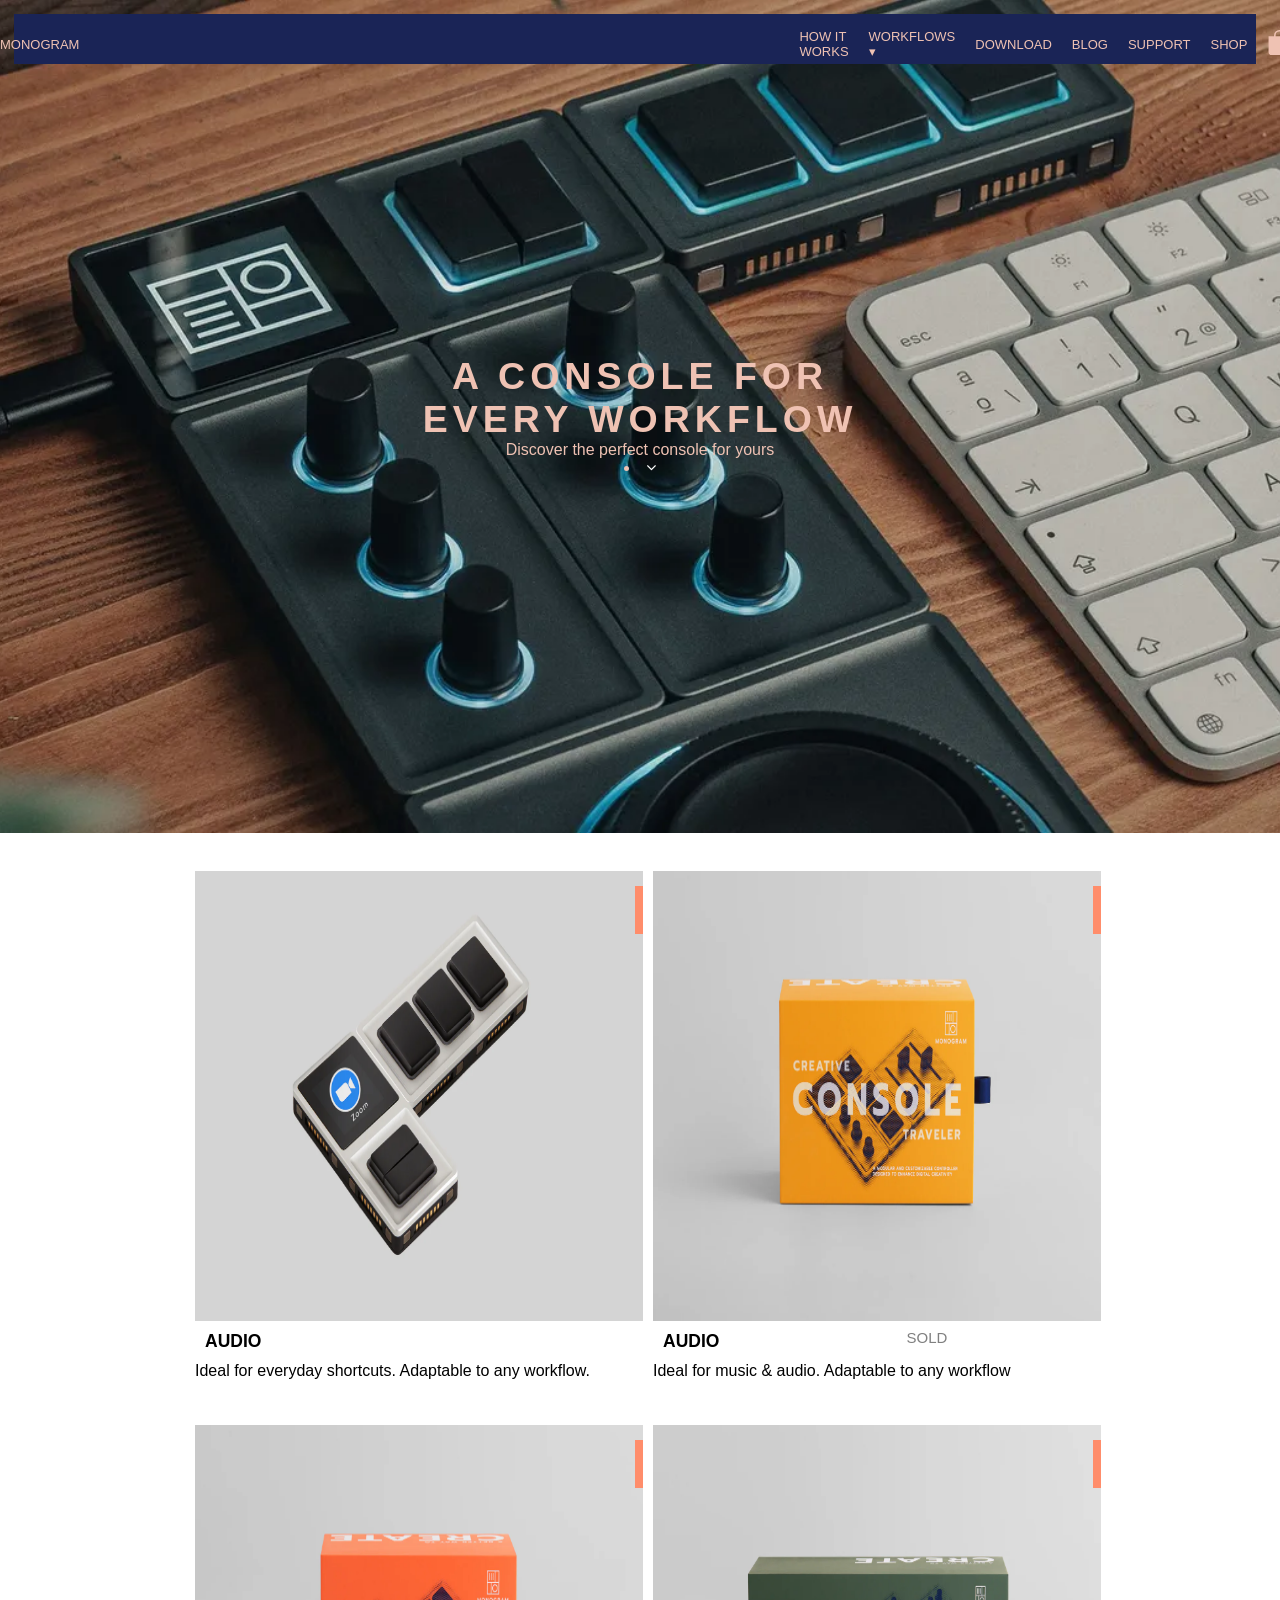
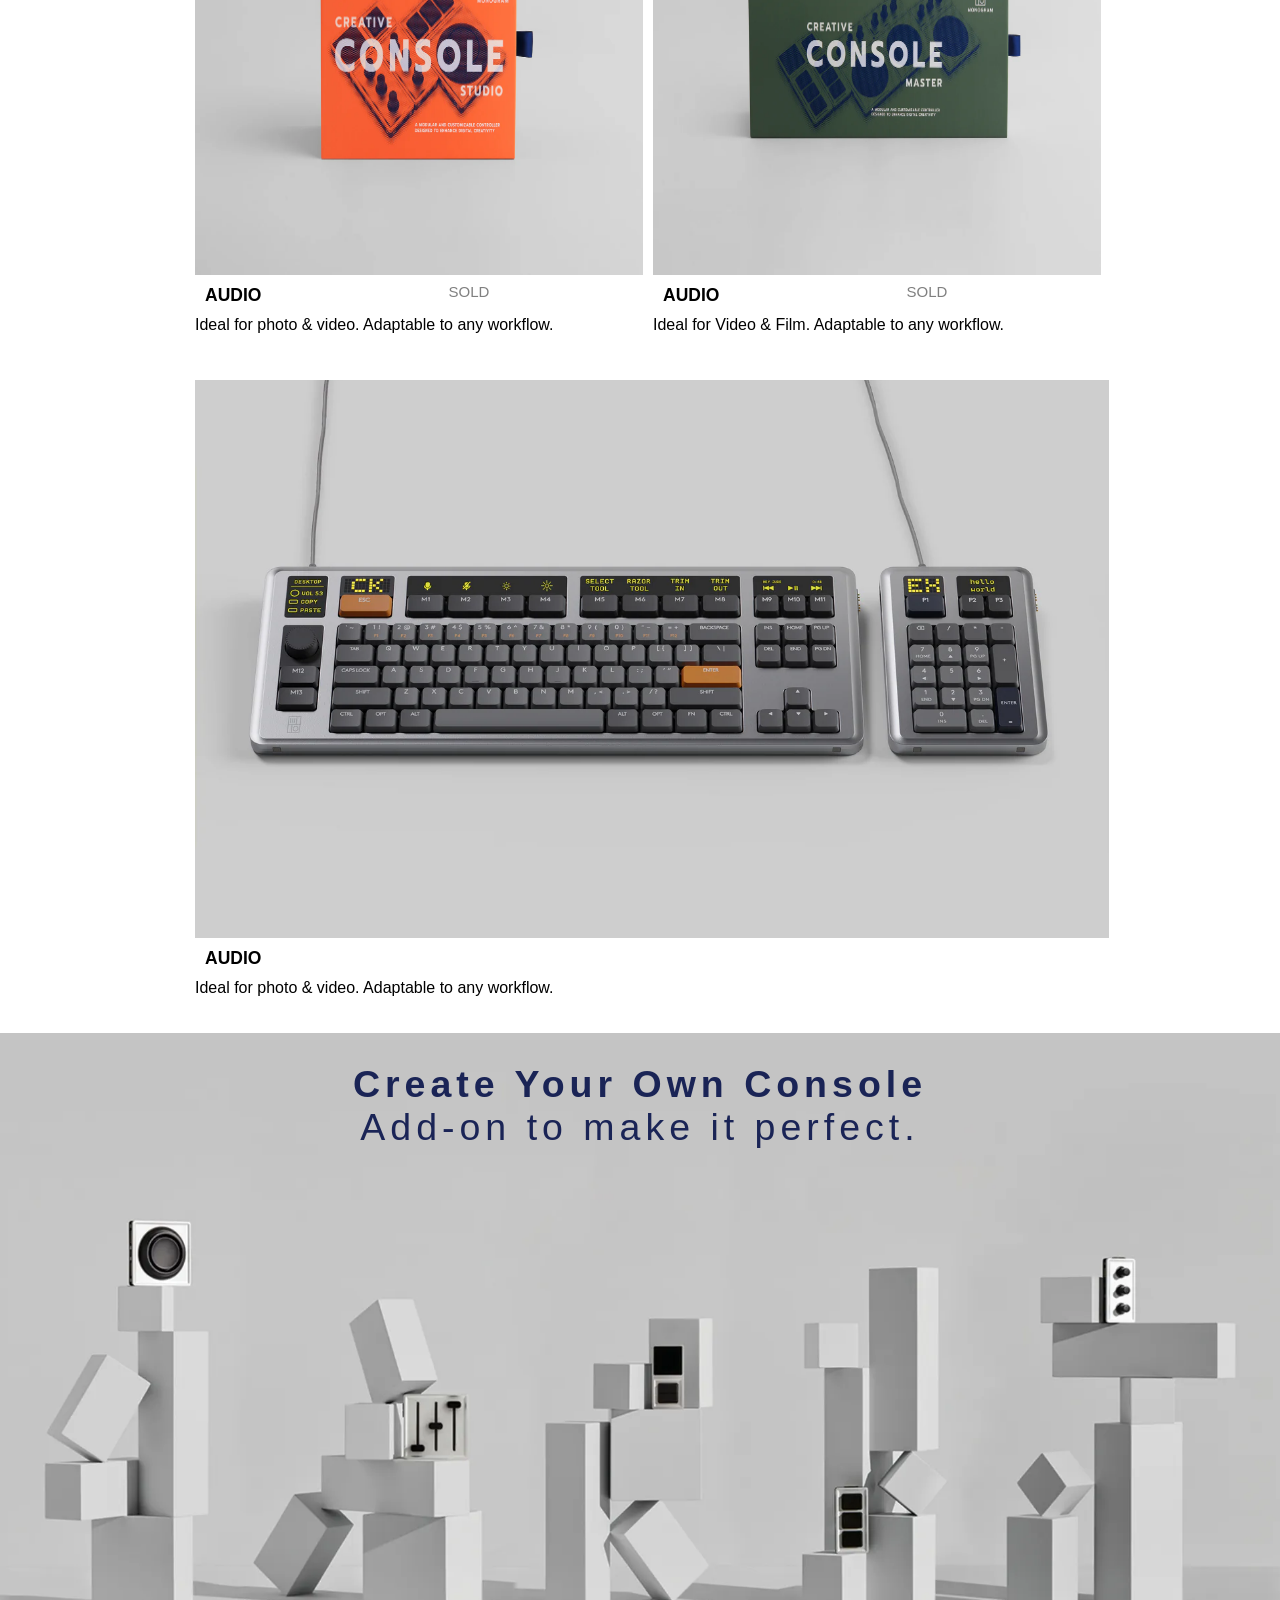
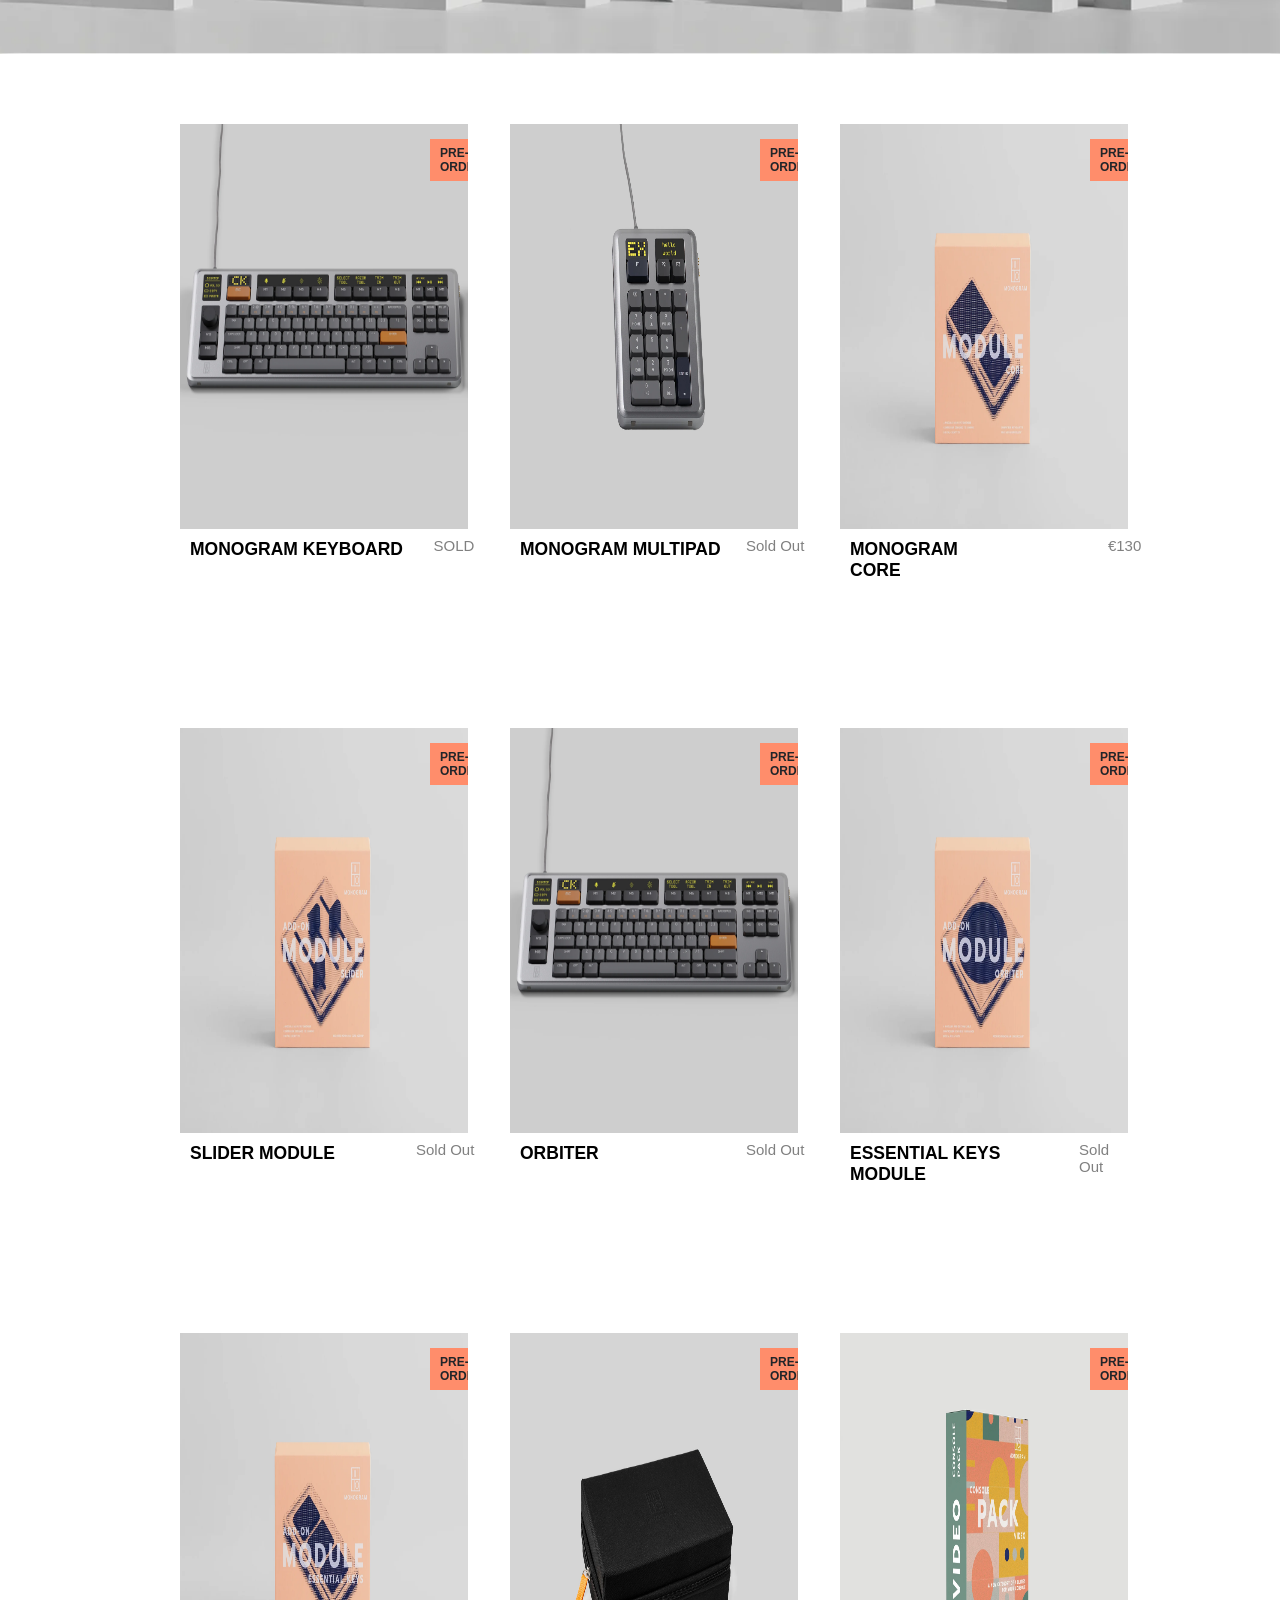
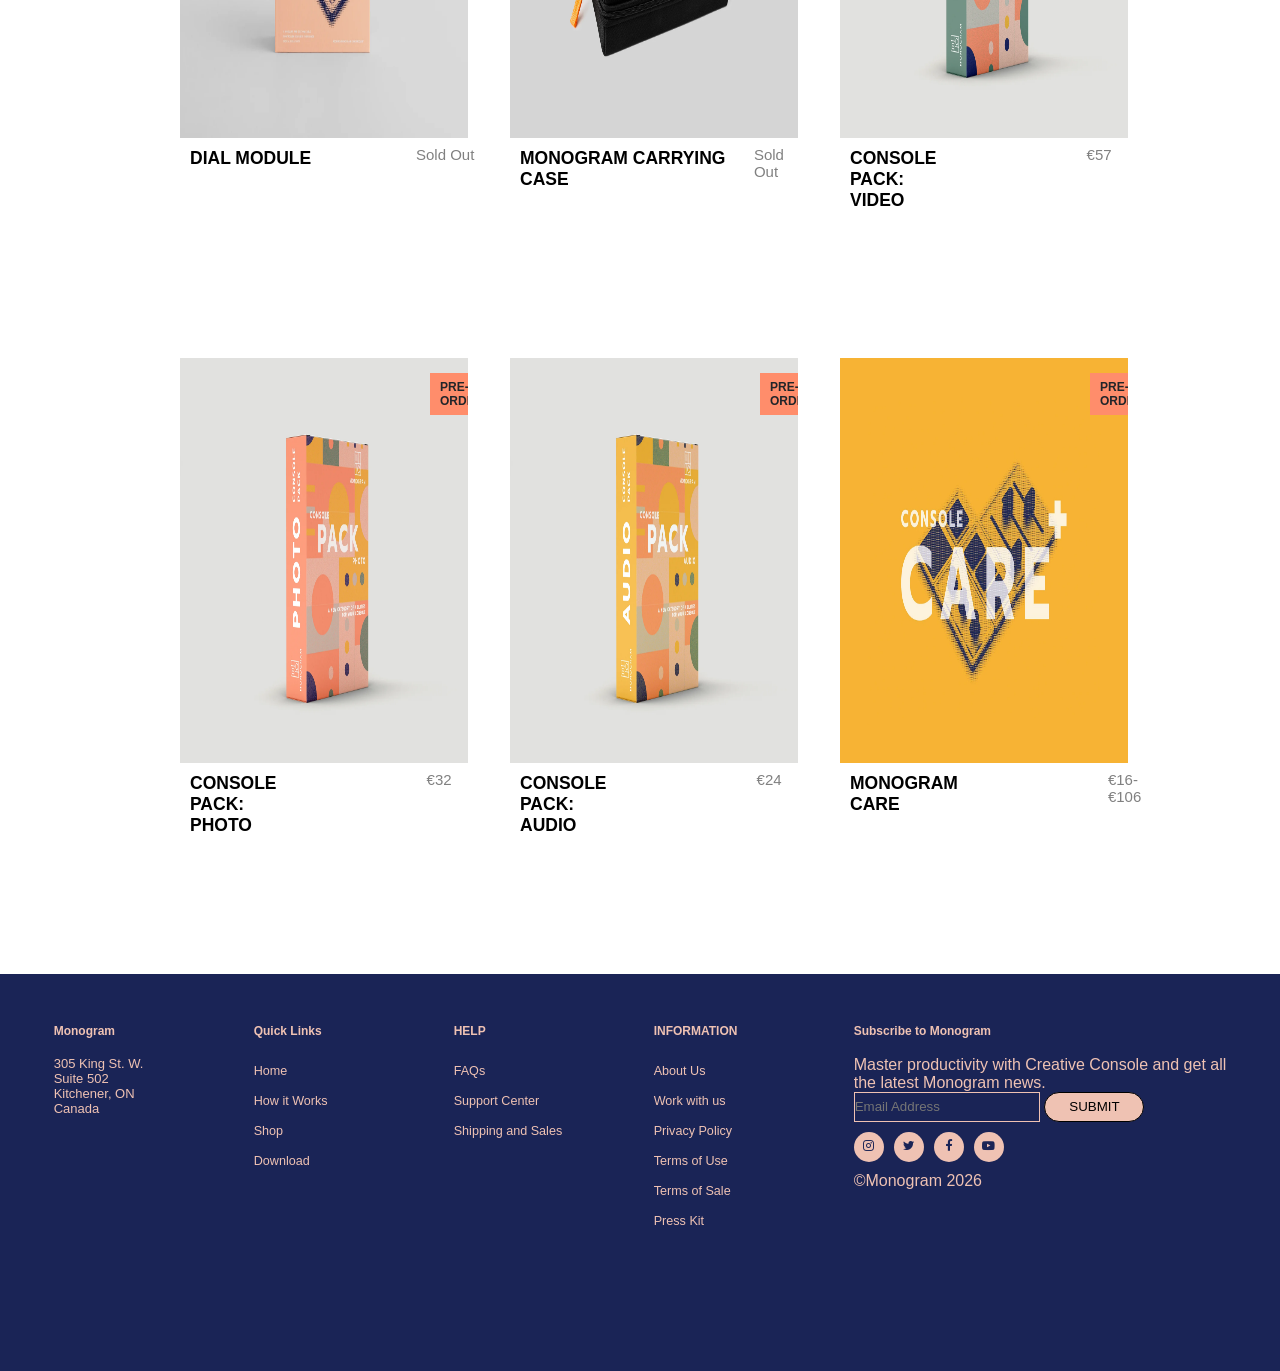
==== commit b9440c11: "Added changes for responsiveness" ====
--- a/index.html
+++ b/index.html
@@ -105,12 +105,13 @@
           <a href="https://monogramcc.com/shop/products/monogram-keyboard/">
             <img src="images/image1.webp" class="main">
             <img src="images/img1hover.webp" class="hovy">
+             <span class="pret">PRE-ORDER</span>
           </a>
-          <!-- <span class="pre">PRE-ORDER</span> -->
+          
         </div>
         <div class="h3andsold">
           <h3>AUDIO</h3>
-          <span class="price">SOLD</span>
+         
         </div>
          <p class="para">Ideal for everyday shortcuts. Adaptable to any workflow.</p>
       </div>
@@ -119,7 +120,10 @@
           <a href="https://monogramcc.com/shop/products/monogram-keyboard/">
             <img src="images/img2.webp" class="main">
             <img src="images/img2hover.webp" class="hovy">
+            <span class="pret">PRE-ORDER</span>
           </a>
+          
+            
         </div>
         <div class="h3andsold">
           <h3>AUDIO</h3>
@@ -133,7 +137,10 @@
           <a href="https://monogramcc.com/shop/products/monogram-keyboard/">
             <img src="images/img3.webp" class="main">
             <img src="images/img3hover.webp" class="hovy">
+            <span class="pret">PRE-ORDER</span>
           </a>
+          
+             
         </div>
         <div class="h3andsold">
           <h3>AUDIO</h3>
@@ -145,9 +152,9 @@
         <div class="grid">
           <a href="https://monogramcc.com/shop/products/monogram-keyboard/">
             <img src="images/img4.webp" class="main">
-            <img src="images/img5hover.webp" class="hovy">
+            <img src="images/img4hover.webp" class="hovy">
           </a>
-          <!-- <span class="pre">PRE-ORDER</span> -->
+          <span class="pret">PRE-ORDER</span>
         </div>
         <div class="h3andsold">
           <h3>AUDIO</h3>
@@ -158,13 +165,13 @@
       <div class="images-and-description">
         <div class="gr">
           <a href="https://monogramcc.com/shop/products/monogram-keyboard/">
-            <img src="images/img3.webp" class="main">
-            <img src="images/img3hover.webp" class="hovy">
+            <img src="images/img5.webp" class="main">
+            <img src="images/img5hover.webp" class="hovy">
           </a>
         </div>
         <div class="h3andsold">
           <h3>AUDIO</h3>
-          <span class="price">SOLD</span>
+          <span class="pret">PRE-ORDER</span>
         </div>
         Ideal for photo & video. Adaptable to any workflow.
       </div>
--- a/styles.css
+++ b/styles.css
@@ -73,7 +73,6 @@
 /* Still trying to style the nav and banner */
 header{
     margin:14px ;
-    border:2px solid green;
     height: 50px; 
     background-color: #1a2456;
     display: flex;
@@ -89,7 +88,6 @@
 
 }
 .all {
-  border:3px solid blue;
  /* height: 92.5vh; */
   /* background-image: url(images/shop_cta_xl_896f6b8270\ \(3\).webp); */
   background-position: center;
@@ -112,9 +110,7 @@
 }
 
 .console1{
-   border:2px solid green;
    height: 92.5vh;
-    border: 2px solid red;
     color:#efc2b3;
     display:flex;
     justify-content: center;
@@ -124,10 +120,7 @@
   
 }
 
-.arrow{
-  border: 2px solid red;
- 
-}
+
 
 .console1 a{
   color: white;
@@ -143,7 +136,6 @@
     padding-left: 195px;
     padding-top: 38px;
     object-fit: cover;
-    border: 4px solid orange;
     height: 200vh;
     /* overflow: hidden; */
     
@@ -151,7 +143,6 @@
 
 
 .grid{
-  border: 2px solid blue;
   width: 100%;
   height: 50vh;
 
@@ -194,7 +185,7 @@
 .gr{
   width: 204%;
   height: 62vh;
-  border: 2px solid blue;
+ 
 }
 
 .gr img{
@@ -238,7 +229,6 @@
 
 
 .console2{
-  border:9px solid black;
   height: 69vh;
   display: flex;
   justify-content: start;
@@ -276,8 +266,6 @@
 
 
 .gri{
-  
-  border: 2px solid blue;
   width: 90%;
   height: 45vh;
   position: relative;  
@@ -327,6 +315,10 @@
   padding-top: 8px;
 
 }
+
+  .pre{
+
+  }
 
 
 .money{
@@ -395,7 +387,6 @@
 
 .h3andsold{
   width: 23vw;
-  border:2px solid yellow;
   display: flex;
   flex-direction: row;
   justify-content: space-between;
@@ -436,10 +427,27 @@
   
 }
 
-.prey{
+
+.pret {
+  position: absolute;
+  top: 15px;
+  left: 250px;
+  background: #ff8d6b;
+  color: white;
+  padding: 10px 10px;
+  color: #212529;
+  font-size: 12px;
+  font-weight: bold;
+  
+}
+
+.pret{
+  margin-left: 190px;
+}
+/* .prey{
 line-height: 20px;
 color:#EFC2B3;
-}
+} */
 
 
 
@@ -523,15 +531,15 @@
 }
 
 .grid{
-  border: 2px solid blue;
+  
   width: 90%;
   height: 45vh;
 }
 
 .gr{
-  width: 90%;
-  height: 62vh;
-  border: 2px solid blue;
+   width: 90%;
+  height: 45vh;
+  
 }
 
 .gr img{
@@ -551,10 +559,11 @@
 }
 
 .gri{
-  border: 2px solid blue;
+  
   width: 90%;
   height: 45vh;
 }
+
 
 .pre {
   position: absolute;
@@ -571,6 +580,264 @@
   height: 60vh;
   
 }
-
+.h3andsold{
+  width: 23vw;
+  display: flex;
+  flex-direction: row;
+  justify-content: space-between;
+}
+
+.mon{
+  padding-right: 700px;
+}
+/* Navbar layout */
+nav  {
+  display: flex;
+  list-style: none;
+  gap: 20px;
+  align-items: center;
+  font-size:12px;
+  
+}
+
+/* Dropdown container */
+.dropdown {
+  position: relative;
+}
+
+/* Hidden menu */
+.dropdown-menu {
+  display: none;
+  position: absolute;
+  top: 100%;
+  left: 0;
+  background: white;
+  border: 1px solid #ccc;
+  min-width: 160px;
+}
+
+/* Dropdown links */
+.dropdown-menu li {
+  display: block;
+}
+
+.dropdown-menu a {
+  display: block;
+  padding: 10px;
+  color: black;
+  text-decoration: none;
+}
+
+/* Show on hover */
+.dropdown:hover .dropdown-menu {
+  display: block;
+}
+nav{
+  display: flex;
+  gap: 20px;
+  padding-right: 700px;
+}
+nav a{
+  color: #EFC2B3;
+  text-decoration: none;
+  
+}
+
+/* Still trying to style the nav and banner */
+header{
+    margin:14px ;
+    height: 50px; 
+    background-color: #1a2456;
+    display: flex;
+    justify-content: center;
+    align-items:center;
+    gap:20px;
+    position: fixed;
+    width: 95vw;
+    z-index: 1000;
+    padding-top: 20px;
+    padding-bottom: 10px;
+    
+
+}
+.all {
+ /* height: 92.5vh; */
+  /* background-image: url(images/shop_cta_xl_896f6b8270\ \(3\).webp); */
+  background-position: center;
+  background-repeat: no-repeat;
+  background-size: cover;
+  font-size:small;
+   list-style: none;
+   color: #EFC2B3;
+
+}
+
+}
+
+@media(max-width:520px){
+  .all{
+    width:180%;
+  }
+.images{
+  height: 400%;
+    display: grid;
+   grid-template-columns: 80vw;
+     gap:30px;
+  padding-left: 100px;
+  padding-right: 200px;
+  padding-bottom: 20px;
+}
+
+.grid{
+  
+  width: 90%;
+  height: 45vh;
+}
+
+.gr{
+   width: 90%;
+  height: 45vh;
+  
+}
+
+.gr img{
+  width: 100%;
+  height: 50vh;
+  object-fit: cover;
+}
+
+ .image{
+  grid-template-columns: 80vw ;
+  height: 550%;
+  gap:30px;
+  padding-left: 100px;
+  padding-right: 200px;
+  padding-bottom: 20px;
+  
+}
+
+.gri{
+  
+  width: 90%;
+  height: 45vh;
+}
+
+
+.pre {
+  position: absolute;
+  top: 7px;
+  left: 450px;
+  background: #ff8d6b;
+  color: white;
+  padding: 7px 10px;
+  color: #212529;
+  font-size: 12px;
+  font-weight: bold;
+}
+footer{
+  height: 100vh;
+  width: 120%;
+  
+}
+.h3andsold{
+  width: 23vw;
+  display: flex;
+  flex-direction: row;
+  justify-content: space-between;
+}
+
+
+.mon{
+  padding-right: 700px;
+}
+/* Navbar layout */
+nav  {
+  display: flex;
+  list-style: none;
+  gap: 20px;
+  align-items: center;
+  font-size:10px;
+  
+}
+
+/* Dropdown container */
+.dropdown {
+  position: relative;
+}
+
+/* Hidden menu */
+.dropdown-menu {
+  display: none;
+  position: absolute;
+  top: 100%;
+  left: 0;
+  background: white;
+  border: 1px solid #ccc;
+  min-width: 160px;
+}
+
+/* Dropdown links */
+.dropdown-menu li {
+  display: block;
+}
+
+.dropdown-menu a {
+  display: block;
+  padding: 10px;
+  color: black;
+  text-decoration: none;
+}
+
+/* Show on hover */
+.dropdown:hover .dropdown-menu {
+  display: block;
+}
+nav{
+  display: flex;
+  gap: 20px;
+  padding-right: 700px;
+}
+nav a{
+  color: #EFC2B3;
+  text-decoration: none;
+  
+}
+
+/* Still trying to style the nav and banner */
+header{
+    margin:14px ;
+    height: 50px; 
+    background-color: #1a2456;
+    display: flex;
+    justify-content: center;
+    align-items:center;
+    gap:20px;
+    position: fixed;
+    width: 95%;
+    z-index: 1000;
+    padding-top: 20px;
+    padding-bottom: 10px;
+    
+
+}
+.all {
+ /* height: 92.5vh; */
+  /* background-image: url(images/shop_cta_xl_896f6b8270\ \(3\).webp); */
+  background-position: center;
+  background-repeat: no-repeat;
+  background-size: cover;
+  font-size:small;
+   list-style: none;
+   color: #EFC2B3;
+
+}
+
+.console2{
+  width: 120%;
+}
+
+.console1{
+  width: 120%;
+}
 
 }
